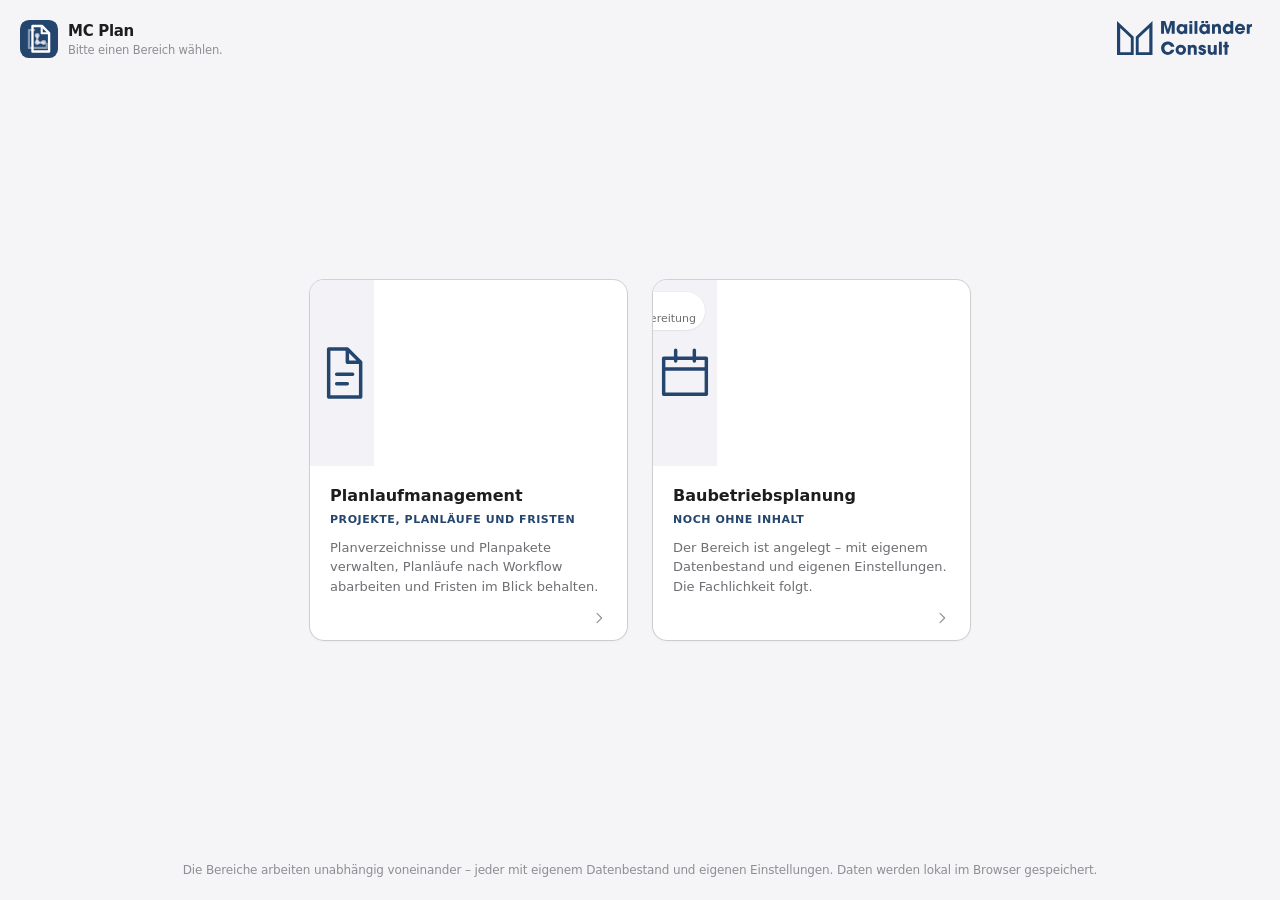
==== app/index.html @ d15589de "Pläne wieder im Planverzeichnis bündeln, Auswahl per Haken Umkehrung von "Herauslösen" und "Alle Plä" ====
<!doctype html>
<html lang="de">
  <head>
    <meta charset="UTF-8" />
    <meta name="viewport" content="width=device-width, initial-scale=1.0" />
    <title>MC Plan</title>
    <meta name="description" content="MC Plan – Planlaufmanagement und Baubetriebsplanung" />
    <meta name="theme-color" content="#f5f5f7" />
    <meta name="color-scheme" content="light" />
    <link rel="manifest" href="manifest.webmanifest" />
    <link rel="icon" type="image/svg+xml" href="icon.svg?v=2" />
    <link rel="icon" type="image/png" sizes="192x192" href="icons/icon-192.png?v=2" />
    <link rel="apple-touch-icon" href="icons/apple-touch-icon.png?v=2" />
    <meta name="apple-mobile-web-app-capable" content="yes" />
    <meta name="apple-mobile-web-app-status-bar-style" content="default" />
    <meta name="apple-mobile-web-app-title" content="MC Plan" />
    <script type="module" crossorigin src="./assets/index-DT2u2ta7.js"></script>
    <link rel="stylesheet" crossorigin href="./assets/index-BVzpBzcF.css">
  </head>
  <body>
    <div id="root">
      <!--
        Dieser Bereich ist nur sichtbar, solange die Anwendung nicht gestartet
        ist – React ersetzt den Inhalt von #root beim Laden.

        Wird die Seite statisch ausgeliefert (GitHub Pages mit der Quelle
        "Deploy from a branch" liefert den Quellcode statt des Builds), startet
        die Anwendung nicht. Das Skript unten wechselt dann automatisch zur
        gebauten Fassung im Unterverzeichnis ./app/, die der Workflow bei jedem
        Push dort ablegt. Fehlt auch diese, bleibt der Hinweis stehen.
      -->
      <div style="font-family: -apple-system, BlinkMacSystemFont, 'Segoe UI', sans-serif; max-width: 40rem; margin: 12vh auto; padding: 0 1.5rem; color: #1d1d1f; line-height: 1.5;">
        <h1 style="font-size: 1.3rem; margin: 0 0 .75rem;">MC Plan wird geladen …</h1>
        <p style="margin: 0 0 1rem; color: #6e6e73;">
          Falls diese Meldung stehen bleibt, wird der Quellcode ausgeliefert und nicht die gebaute
          Anwendung. Auf GitHub Pages hilft: <strong>Settings → Pages → Build and deployment →
          Source: GitHub Actions</strong>.
        </p>
        <p style="margin: 0; color: #6e6e73;">
          Lokal wird die Anwendung mit <code style="background: #f5f5f7; padding: .1rem .35rem; border-radius: 4px;">npm run dev</code>
          gestartet oder mit <code style="background: #f5f5f7; padding: .1rem .35rem; border-radius: 4px;">npm run build</code> gebaut.
        </p>
      </div>
    </div>
    <script>
      /*
        Notausgang für statisch ausgelieferten Quellcode: Startet die Anwendung
        nicht innerhalb von 1,5 Sekunden, wird auf die gebaute Fassung unter
        ./app/ gewechselt. Im Entwicklungsbetrieb und im fertigen Build meldet
        sich die Anwendung über window.planlaufGestartet und der Wechsel entfällt.
      */
      (function () {
        if (/\/app\/?$/.test(location.pathname)) return;
        var zeitgeber = setTimeout(function () {
          location.replace('app/' + location.hash);
        }, 1500);
        window.planlaufGestartet = function () {
          clearTimeout(zeitgeber);
        };
      })();
    </script>
  </body>
</html>
---- app/assets/index-BVzpBzcF.css ----
:root{--font-ui: -apple-system, BlinkMacSystemFont, "SF Pro Text", "Segoe UI", "Helvetica Neue", Inter, system-ui, sans-serif;--font-mono: ui-monospace, "SF Mono", SFMono-Regular, Menlo, monospace;--bg: #f5f5f7;--bg-elev: #ffffff;--bg-sidebar: rgba(246, 246, 248, .82);--bg-subtle: #fafafc;--bg-hover: rgba(0, 0, 0, .035);--bg-active: rgba(36, 69, 110, .1);--text: #1d1d1f;--text-secondary: #6e6e73;--text-tertiary: #8e8e93;--fill-gruppe: #f2f2f7;--separator: rgba(0, 0, 0, .08);--separator-strong: rgba(0, 0, 0, .14);--accent: #24456e;--accent-hover: #2d5687;--accent-soft: rgba(36, 69, 110, .12);--green: #34c759;--green-soft: rgba(52, 199, 89, .14);--orange: #ff9500;--orange-soft: rgba(255, 149, 0, .16);--red: #ff3b30;--red-soft: rgba(255, 59, 48, .12);--purple: #5856d6;--purple-soft: rgba(88, 86, 214, .12);--gray-soft: rgba(120, 120, 128, .12);--gelb-soft: rgba(255, 204, 0, .16);--gelb-soft-stark: rgba(255, 204, 0, .3);--gelb-text: #8a6100;--gruen-text: #1f7a37;--radius-sm: 6px;--radius: 10px;--radius-lg: 14px;--radius-xl: 18px;--shadow-sm: 0 1px 2px rgba(0, 0, 0, .05), 0 0 0 .5px rgba(0, 0, 0, .04);--shadow: 0 4px 16px rgba(0, 0, 0, .06), 0 0 0 .5px rgba(0, 0, 0, .05);--shadow-lg: 0 24px 60px rgba(0, 0, 0, .18), 0 0 0 .5px rgba(0, 0, 0, .06);--sidebar-w: 244px}*{box-sizing:border-box}html,body,#root{height:100%}body{margin:0;font-family:var(--font-ui);font-size:14px;line-height:1.47;color:var(--text);background:var(--bg);-webkit-font-smoothing:antialiased;-moz-osx-font-smoothing:grayscale;letter-spacing:-.01em}h1,h2,h3,h4{margin:0;font-weight:600;letter-spacing:-.02em}h1{font-size:26px}h2{font-size:19px}h3{font-size:15px}p{margin:0}button,input,select,textarea{font:inherit;color:inherit}a{color:var(--accent);text-decoration:none}a:hover{text-decoration:underline}::selection{background:var(--accent-soft)}.app{display:grid;grid-template-columns:var(--sidebar-w) 1fr;height:100%;overflow:hidden}.sidebar{background:var(--bg-sidebar);backdrop-filter:saturate(180%) blur(20px);-webkit-backdrop-filter:saturate(180%) blur(20px);border-right:1px solid var(--separator);display:flex;flex-direction:column;padding:14px 10px;overflow-y:auto}.sidebar-brand{display:flex;align-items:center;gap:10px;width:100%;padding:6px 10px 16px;border:none;background:none;font:inherit;color:inherit;text-align:left;cursor:pointer;border-radius:var(--radius)}.sidebar-brand:hover strong{color:var(--accent)}.sidebar-brand-text{min-width:0}.sidebar-brand-text strong{display:block;font-size:15px;font-weight:600}.sidebar-brand-text span{display:block;font-size:11.5px;color:var(--text-tertiary)}.nav-group-label{font-size:11px;font-weight:600;text-transform:uppercase;letter-spacing:.04em;color:var(--text-tertiary);padding:14px 12px 6px}.nav-item{display:flex;align-items:center;gap:9px;width:100%;padding:7px 10px;border:none;background:none;border-radius:7px;cursor:pointer;text-align:left;font-size:13.5px;color:var(--text);transition:background .12s ease}.nav-item:hover{background:var(--bg-hover)}.nav-item.active{background:var(--accent);color:#fff;font-weight:500}.nav-item.active .nav-badge{background:#ffffff3d;color:#fff}.nav-icon{width:17px;text-align:center;flex:none;opacity:.9}.nav-label{flex:1;overflow:hidden;text-overflow:ellipsis;white-space:nowrap}.nav-badge{font-size:11px;font-weight:600;padding:1px 6px;border-radius:20px;background:var(--gray-soft);color:var(--text-secondary)}.nav-badge.alert{background:var(--red);color:#fff}.sidebar-footer{margin-top:auto;padding:12px 10px 2px;font-size:11px;color:var(--text-tertiary)}.main{display:flex;flex-direction:column;overflow:hidden}.topbar{display:flex;align-items:center;gap:14px;padding:14px 28px;background:#ffffffb8;backdrop-filter:saturate(180%) blur(20px);-webkit-backdrop-filter:saturate(180%) blur(20px);border-bottom:1px solid var(--separator);flex:none;min-height:60px}.topbar-title{min-width:0;flex:1}.topbar-title h1{font-size:20px;overflow:hidden;text-overflow:ellipsis;white-space:nowrap}.topbar-title .sub{font-size:12.5px;color:var(--text-secondary)}.topbar-actions{display:flex;gap:8px;align-items:center;flex:none}.topbar-logo{flex:none;display:flex;align-items:center;padding-left:12px}.content{flex:1;overflow-y:auto;padding:0 32px 64px}.content-inner{max-width:1560px;margin:0 auto;padding-top:24px}.stack{display:flex;flex-direction:column;gap:18px}.row{display:flex;align-items:center;gap:10px}.row-between{display:flex;align-items:center;justify-content:space-between;gap:12px}.wrap{flex-wrap:wrap}.spacer{flex:1}.grid{display:grid;gap:16px}.grid-2{grid-template-columns:repeat(auto-fit,minmax(280px,1fr))}.grid-3{grid-template-columns:repeat(auto-fit,minmax(220px,1fr))}.kennzahlen{display:grid;grid-template-columns:repeat(auto-fit,minmax(150px,1fr));border-bottom:1px solid var(--separator)}.kennzahlen>*{display:flex}.kennzahlen .card{box-shadow:none;border-radius:0;background:none;width:100%}.kennzahlen .card+.card{border-left:1px solid var(--separator)}.kennzahlen .card-click:hover{transform:none;box-shadow:none;background:var(--bg-hover)}.grid-4{grid-template-columns:repeat(auto-fit,minmax(190px,1fr))}.card{background:var(--bg-elev);border-radius:var(--radius-lg);box-shadow:var(--shadow-sm);overflow:clip}.card-pad{padding:18px 20px}.card-header{display:flex;align-items:center;justify-content:space-between;gap:12px;padding:14px 20px;border-bottom:1px solid var(--separator)}.card-header h2{font-size:15px}.card-header .sub{font-size:12px;color:var(--text-secondary);margin-top:1px}.card-click{cursor:pointer;transition:transform .14s ease,box-shadow .14s ease;text-align:left;border:none;width:100%;font:inherit;color:inherit;display:block}.card-click:hover{transform:translateY(-1px);box-shadow:var(--shadow)}.card-click:active{transform:translateY(0)}.stat{padding:16px 18px}.stat-value{font-size:30px;font-weight:600;letter-spacing:-.03em;line-height:1.1}.stat-label{font-size:12.5px;color:var(--text-secondary);margin-top:3px}.stat.red .stat-value{color:var(--red)}.stat.orange .stat-value{color:var(--orange)}.stat.green .stat-value{color:var(--green)}.stat.blue .stat-value{color:var(--accent)}.btn{display:inline-flex;align-items:center;justify-content:center;gap:6px;padding:6px 14px;border-radius:980px;border:1px solid transparent;background:var(--gray-soft);color:var(--text);font-size:13px;font-weight:500;cursor:pointer;white-space:nowrap;transition:background .12s ease,opacity .12s ease,transform .08s ease}.btn:hover{background:#78788033}.btn:active{transform:scale(.975)}.btn:disabled{opacity:.4;cursor:not-allowed}.btn-primary{background:var(--accent);color:#fff}.btn-primary:hover{background:var(--accent-hover)}.btn-ghost{background:transparent;color:var(--accent);padding:5px 8px}.btn-ghost:hover{background:var(--accent-soft)}.btn-outline{background:transparent;border-color:var(--separator-strong)}.btn-outline:hover{background:var(--bg-hover)}.btn-danger{background:transparent;color:var(--red)}.btn-danger:hover{background:var(--red-soft)}.btn-sm{padding:3px 10px;font-size:12px}.link-btn{border:none;background:none;padding:0;font:inherit;color:inherit;text-align:left;cursor:pointer}.link-btn:hover{color:var(--accent)}.btn-icon{border:none;padding:5px 8px;border-radius:7px;background:transparent;color:var(--text-secondary);cursor:pointer}.btn-icon:disabled{opacity:.35;cursor:not-allowed}.btn-icon:hover{background:var(--bg-hover);color:var(--text)}.segmented{display:inline-flex;background:#7878801f;border-radius:9px;padding:2px;gap:2px}.segmented button{border:none;background:transparent;padding:5px 13px;border-radius:7px;font-size:13px;font-weight:500;color:var(--text-secondary);cursor:pointer;white-space:nowrap;transition:background .12s ease,color .12s ease}.segmented button:hover{color:var(--text)}.segmented button.active{background:#fff;color:var(--text);box-shadow:0 1px 3px #0000001a,0 0 0 .5px #0000000a}.field{display:flex;flex-direction:column;gap:5px;min-width:0}.field label{font-size:12px;font-weight:500;color:var(--text-secondary)}.field .hint{font-size:11.5px;color:var(--text-tertiary)}.input,.select,.textarea{width:100%;padding:7px 11px;border-radius:var(--radius-sm);border:1px solid var(--separator-strong);background:#fff;font-size:13.5px;transition:border-color .12s ease,box-shadow .12s ease}.input:focus,.select:focus,.textarea:focus{outline:none;border-color:var(--accent);box-shadow:0 0 0 3px var(--accent-soft)}.textarea{resize:vertical;min-height:90px;line-height:1.5}.textarea.mono{font-family:var(--font-mono);font-size:12.5px}.select{appearance:none;padding-right:28px;background-image:url("data:image/svg+xml,%3Csvg xmlns='http://www.w3.org/2000/svg' width='10' height='6' viewBox='0 0 10 6'%3E%3Cpath fill='%236e6e73' d='M5 6 0 0h10z'/%3E%3C/svg%3E");background-repeat:no-repeat;background-position:right 10px center}.form-grid{display:grid;grid-template-columns:repeat(auto-fit,minmax(200px,1fr));gap:14px}.form-grid .full{grid-column:1 / -1}.search{display:flex;align-items:center;gap:7px;background:#7878801a;border-radius:8px;padding:5px 10px;min-width:180px}.search input{border:none;background:none;outline:none;width:100%;font-size:13px}.search span{color:var(--text-tertiary);font-size:12px}.checkbox{display:inline-flex;align-items:center;gap:8px;font-size:13px;cursor:pointer}.checkbox input{width:15px;height:15px;accent-color:var(--accent)}.table-scroll{overflow-x:auto;-webkit-overflow-scrolling:touch}@media(min-width:861px){.table-scroll{overflow-x:clip}}.table{width:100%;border-collapse:collapse;font-size:13.5px}.table th{position:sticky;top:0;z-index:3;background:var(--bg-elev);box-shadow:inset 0 -1px 0 var(--separator);text-align:left;font-size:11.5px;font-weight:600;text-transform:uppercase;letter-spacing:.03em;color:var(--text-tertiary);padding:9px 14px;border-bottom:1px solid var(--separator);white-space:nowrap}.table td{padding:10px 14px;border-bottom:1px solid var(--separator);vertical-align:middle}.table tbody tr:last-child td{border-bottom:none}.table tbody tr.clickable{cursor:pointer}.table tbody tr.clickable:hover{background:var(--bg-hover)}.table .num{font-family:var(--font-mono);font-size:12.5px;color:var(--text-secondary);white-space:nowrap}.table th.zahl,.table td.zahl{text-align:center}.table td.zahl{font-size:15px;font-weight:600;color:var(--text);font-variant-numeric:tabular-nums}.table td.zahl.leer{color:var(--text-tertiary);font-weight:500}.table .right{text-align:right}.table .actions{text-align:right;white-space:nowrap}.list-row{display:flex;align-items:center;gap:12px;padding:11px 20px;border-bottom:1px solid var(--separator)}.list-row:last-child{border-bottom:none}.list-row.clickable{cursor:pointer}.list-row.clickable:hover{background:var(--bg-hover)}.empty{padding:40px 20px;text-align:center;color:var(--text-secondary)}.empty-icon{font-size:30px;opacity:.35;margin-bottom:8px}.empty h3{font-size:14.5px;margin-bottom:4px}.empty p{font-size:13px;margin-bottom:14px}.muted{color:var(--text-secondary)}.tertiary{color:var(--text-tertiary)}.small{font-size:12px}.mono{font-family:var(--font-mono);font-size:12.5px}.truncate{overflow:hidden;text-overflow:ellipsis;white-space:nowrap}.sort-btn{display:inline-flex;align-items:center;gap:4px;border:none;background:none;padding:0;font:inherit;color:inherit;text-transform:inherit;letter-spacing:inherit;cursor:pointer}.sort-btn:hover{color:var(--text)}.sort-pfeil{opacity:0;font-size:10px}.sort-btn:hover .sort-pfeil{opacity:.5}.sort-pfeil.aktiv{opacity:1;color:var(--accent)}.th-inhalt{display:inline-flex;align-items:center;gap:3px}.th-wert{margin-left:2px;padding:1px 5px;border-radius:20px;background:var(--accent-soft);color:var(--accent);text-transform:none;letter-spacing:0;font-size:11px}.filter-btn{display:inline-flex;align-items:center;justify-content:center;width:18px;height:18px;padding:0;border:none;background:none;border-radius:4px;color:var(--text-tertiary);cursor:pointer;opacity:0;transition:opacity .12s ease,background .12s ease}.table th:hover .filter-btn,.filter-btn.offen,.filter-btn.aktiv{opacity:1}.filter-btn:hover{background:var(--bg-hover);color:var(--text)}@media(hover:none){.filter-btn{opacity:.65}.sort-pfeil{opacity:.4}}.filter-btn.aktiv,.filter-btn.offen{color:var(--accent)}.filter-schatten{position:fixed;inset:0;z-index:40}.filter-menu{position:fixed;z-index:41;min-width:170px;max-height:280px;overflow-y:auto;padding:4px;background:var(--bg-elev);border-radius:var(--radius);box-shadow:var(--shadow);border:1px solid var(--separator)}.filter-menu button{display:block;width:100%;padding:6px 10px;border:none;background:none;border-radius:var(--radius-sm);text-align:left;font-size:13px;font-weight:400;text-transform:none;letter-spacing:0;color:var(--text);white-space:nowrap;cursor:pointer}.filter-menu button:hover{background:var(--bg-hover)}.filter-menu button.aktiv{background:var(--accent-soft);color:var(--accent);font-weight:600}.antwort-chip{padding:3px 11px;border-radius:980px;border:1px solid var(--separator-strong);background:#fff;font-size:12.5px;cursor:pointer;transition:background .12s ease,border-color .12s ease,color .12s ease}.antwort-chip:not(.gewaehlt):hover:not(:disabled){border-color:var(--purple);color:var(--purple)}.antwort-chip.gewaehlt{background:var(--purple);border-color:var(--purple);color:#fff}.antwort-chip:disabled{opacity:.5;cursor:default}.stern{cursor:pointer;font-size:16px;line-height:1;color:var(--text-tertiary);padding:2px;border-radius:6px}.stern:hover{background:var(--bg-hover);color:var(--orange)}.stern.aktiv{color:var(--orange)}.bearbeiter{display:flex;align-items:center;gap:8px;width:100%;padding:6px 8px;border:1px solid var(--separator);border-radius:9px;background:#fff9;cursor:pointer;text-align:left;font-size:12.5px}.bearbeiter:hover{background:#fff}.bearbeiter strong{display:block;font-size:12.5px;font-weight:600}.badge{display:inline-flex;align-items:center;gap:5px;padding:2px 9px;border-radius:980px;font-size:11.5px;font-weight:500;white-space:nowrap;background:var(--gray-soft);color:var(--text-secondary)}.badge.green{background:var(--green-soft);color:#248a3d}.badge.orange{background:var(--orange-soft);color:#b26a00}.badge.red{background:var(--red-soft);color:#c9261c}.badge.blue{background:var(--accent-soft);color:var(--accent)}.badge.purple{background:var(--purple-soft);color:var(--purple)}.dot{width:8px;height:8px;border-radius:50%;flex:none;background:var(--text-tertiary)}.dot.green{background:var(--green)}.dot.orange{background:var(--orange)}.dot.red{background:var(--red)}.dot.blue{background:var(--accent)}.role-chip{display:inline-flex;align-items:center;gap:5px;padding:2px 9px;border-radius:980px;font-size:11.5px;font-weight:500;border:1px solid currentColor;background:transparent}.chip-weg{border:none;background:none;padding:0 0 0 2px;margin:0;color:inherit;font-size:13px;line-height:1;cursor:pointer;opacity:.7}.chip-weg:hover{opacity:1}.avatar{width:30px;height:30px;border-radius:50%;display:grid;place-items:center;font-size:11.5px;font-weight:600;background:var(--accent-soft);color:var(--accent);flex:none}.progress{height:5px;border-radius:3px;background:#78788029;overflow:hidden;min-width:60px}.progress>div{height:100%;border-radius:3px;background:var(--accent);transition:width .3s ease}.chain{display:flex;gap:0;overflow-x:auto;padding:4px 0 10px}.chain-node{flex:none;min-width:148px;max-width:180px;background:var(--bg-subtle);border:1px solid var(--separator);border-radius:var(--radius);padding:9px 11px;font-size:12px}.chain-node.current{border-color:var(--accent);box-shadow:0 0 0 3px var(--accent-soft);background:#fff}.chain-node.done{background:var(--green-soft);border-color:transparent}.chain-node.late{background:var(--red-soft);border-color:#ff3b304d}.chain-node .cn-name{font-weight:600;margin-bottom:3px;line-height:1.3}.chain-node .cn-meta{font-size:11px;color:var(--text-secondary)}.chain-arrow{flex:none;display:grid;place-items:center;width:22px;color:var(--text-tertiary);font-size:13px}.chain-node.gateway{border-radius:var(--radius);border-style:dashed}.step-row{display:grid;grid-template-columns:26px 1fr;gap:12px;padding:12px 20px;border-bottom:1px solid var(--separator)}.step-row.mit-aktion{grid-template-columns:26px 1fr auto}.step-anpassen{align-self:start;margin-top:2px}.step-row:last-child{border-bottom:none}.step-row.aktiv{background:#24456e0a}.step-marker{display:flex;flex-direction:column;align-items:center;gap:4px;padding-top:2px}.step-num{width:22px;height:22px;border-radius:50%;display:grid;place-items:center;font-size:11px;font-weight:600;background:var(--gray-soft);color:var(--text-secondary)}.step-num.done{background:var(--green);color:#fff}.step-num.late{background:var(--red);color:#fff}.step-num.current{background:var(--accent);color:#fff}.step-line{flex:1;width:2px;background:var(--separator);border-radius:2px;min-height:6px}.step-body{min-width:0;display:flex;flex-direction:column;gap:7px}.step-title{display:flex;align-items:center;gap:8px;flex-wrap:wrap}.step-title strong{font-size:13.5px;font-weight:600}.table tr.gruppe-zeile td,.table tr.paket-zeile td{background:var(--fill-gruppe);border-top:1px solid var(--separator)}.table tr.gruppe-zeile td{padding-top:9px;padding-bottom:9px}.table tr.gruppe-zeile+tr td{border-top:none}.gruppe-btn{display:flex;align-items:center;gap:9px;padding:0;margin:0;border:none;background:none;font:inherit;color:inherit;text-align:left;cursor:pointer;width:100%}.gruppe-btn:hover strong{color:var(--accent)}.gruppe-btn .chev{color:var(--text-tertiary);display:flex;transition:transform .15s ease}.gruppe-btn.offen .chev{transform:rotate(90deg)}.chev-btn{display:flex;align-items:center;justify-content:center;width:20px;height:20px;flex:0 0 20px;padding:0;margin:0;border:none;border-radius:6px;background:none;color:var(--text-tertiary);cursor:pointer;transition:transform .15s ease,background .15s ease}.chev-btn:hover{background:#0000000d;color:var(--text-primary)}.chev-btn.offen{transform:rotate(90deg)}.chev-vorn{margin-left:-29px}.chev-vorn.offen{transform:rotate(90deg)}.checkbox.buendeln-plan{display:flex;align-items:center;gap:10px;padding:8px 12px;border:1px solid var(--separator);border-radius:var(--radius-sm);cursor:pointer}.checkbox.buendeln-plan:hover{background:var(--bg-hover)}.table tr.unterzeile td{background:#00000004}.table tr.zeile-eingang strong{color:var(--gelb-text)}.table tr.zeile-fertig strong{color:var(--gruen-text)}.badge.gelb{background:var(--gelb-soft-stark);color:var(--gelb-text)}.badge.zusatz{margin-left:6px;font-weight:400}.table tr.zeile-verworfen td{color:var(--text-tertiary)}.table tr.zeile-verworfen strong{font-weight:500;color:var(--text-tertiary)}.step-row.kompakt{padding-top:7px;padding-bottom:7px}.step-row.kompakt .step-num{opacity:.75}.step-aufklappen{display:inline-flex;align-items:center;gap:6px;padding:0;margin:0;border:none;background:none;font:inherit;color:inherit;cursor:pointer;text-align:left}.step-aufklappen:hover strong{color:var(--accent)}.step-aufklappen .chev{color:var(--text-tertiary);transition:transform .15s ease}.step-aufklappen.offen .chev{transform:rotate(90deg)}.step-meta{display:flex;align-items:center;gap:14px;flex-wrap:wrap;font-size:12.5px;color:var(--text-secondary)}.step-meta b{font-weight:500;color:var(--text)}.step-actions{display:flex;align-items:center;gap:6px;flex-wrap:wrap}.overlay{position:fixed;inset:0;background:#00000047;-webkit-backdrop-filter:blur(2px);backdrop-filter:blur(2px);display:grid;place-items:center;padding:24px;z-index:100;animation:fade .15s ease}.modal{background:var(--bg-elev);border-radius:var(--radius-xl);box-shadow:var(--shadow-lg);width:min(680px,100%);max-height:calc(100vh - 48px);display:flex;flex-direction:column;animation:pop .18s cubic-bezier(.32,.72,0,1)}.modal.wide{width:min(940px,100%)}.modal-header{display:flex;align-items:flex-start;justify-content:space-between;gap:12px;padding:18px 22px 14px;border-bottom:1px solid var(--separator)}.modal-header h2{font-size:17px}.modal-header .sub{font-size:12.5px;color:var(--text-secondary);margin-top:2px}.modal-body{padding:20px 22px;overflow-y:auto}.modal-footer{display:flex;justify-content:flex-end;gap:8px;padding:14px 22px;border-top:1px solid var(--separator);background:var(--bg-subtle);border-radius:0 0 var(--radius-xl) var(--radius-xl)}@keyframes fade{0%{opacity:0}to{opacity:1}}@keyframes pop{0%{opacity:0;transform:scale(.97) translateY(6px)}to{opacity:1;transform:none}}.toast-wrap{position:fixed;bottom:22px;left:50%;transform:translate(-50%);z-index:200;display:flex;flex-direction:column;gap:8px}.toast{background:#1e1e20eb;-webkit-backdrop-filter:blur(12px);backdrop-filter:blur(12px);color:#fff;padding:9px 18px;border-radius:980px;font-size:13px;box-shadow:var(--shadow);animation:pop .2s ease}.callout{display:flex;gap:10px;padding:11px 14px;border-radius:var(--radius);background:var(--accent-soft);font-size:12.5px;line-height:1.5}.callout.warn{background:var(--orange-soft)}.callout.error{background:var(--red-soft)}.callout .callout-icon{flex:none}.divider{height:1px;background:var(--separator);margin:4px 0}.kv{display:grid;grid-template-columns:130px 1fr;gap:6px 14px;font-size:13.5px}.kv dt{color:var(--text-secondary);font-size:12.5px}.kv dd{margin:0}.kv-breit{grid-template-columns:190px 1fr}.mail-vorschau{white-space:pre-wrap;font-family:inherit;font-size:13.5px;margin:10px 0 0;color:var(--text-secondary)}.tabs{display:flex;flex-wrap:wrap;gap:2px;border-bottom:1px solid var(--separator)}.tab-plus{display:inline-flex;align-items:center;justify-content:center;padding:9px 10px;margin-bottom:-1px;border:none;background:none;border-radius:8px 8px 0 0;color:var(--text-tertiary);cursor:pointer}.tab-plus svg{flex:none}.tab-plus:hover{background:var(--bg-hover);color:var(--accent)}.tabs button{border:none;background:none;padding:9px 14px;font-size:13.5px;font-weight:500;color:var(--text-secondary);cursor:pointer;border-bottom:2px solid transparent;margin-bottom:-1px;white-space:nowrap;transition:color .12s ease}.tabs button:hover{color:var(--text)}.tabs button.active{color:var(--accent);border-bottom-color:var(--accent)}.drop-zone{border:1.5px dashed var(--separator-strong);border-radius:var(--radius-lg);padding:26px;text-align:center;color:var(--text-secondary);font-size:13px;transition:border-color .15s ease,background .15s ease;cursor:pointer}.drop-zone:hover,.drop-zone.over{border-color:var(--accent);background:var(--accent-soft);color:var(--accent)}.start{height:100%;overflow-y:auto;display:flex;flex-direction:column}.start-inner{width:100%;display:flex;flex-direction:column;flex:1}.start-kopf{display:flex;align-items:center;gap:10px;width:100%;margin:0 0 auto;padding:20px 28px 24px 20px}.start-kopf-text{flex:1;min-width:0}.start-kopf-text h1{margin:0;font-size:15px;font-weight:600}.start-kopf-text p{margin:0;font-size:11.5px;color:var(--text-tertiary)}.start-logo{flex:none;align-self:flex-start;margin-top:1px}.start-kacheln{display:grid;grid-template-columns:repeat(2,minmax(0,1fr));gap:26px;align-items:stretch;width:100%;max-width:660px;margin:0 auto}.bereich-kachel{display:flex;flex-direction:column;padding:0;overflow:hidden;border:none;background:var(--bg-elev);border-radius:var(--radius-lg);box-shadow:0 1px 3px #0000000f,0 0 0 1px var(--separator-strong);font:inherit;color:inherit;text-align:left;cursor:pointer;transition:transform .12s ease,box-shadow .12s ease}.bereich-kachel:hover{transform:translateY(-2px);box-shadow:0 6px 18px #00000014,0 0 0 1px var(--separator-strong)}.bereich-kachel:active{transform:translateY(0)}.bereich-kachel-bild{position:relative;flex:none;height:186px;display:flex;align-items:center;justify-content:center;background:var(--fill-gruppe);color:var(--accent)}.bereich-kachel:hover .bereich-kachel-bild{background:var(--accent-soft)}.bereich-kachel-marke{position:absolute;top:12px;right:12px;padding:3px 9px;border-radius:20px;background:var(--bg-elev);box-shadow:var(--shadow-sm);font-size:11px;color:var(--text-secondary)}.bereich-kachel-inhalt{flex:1;display:flex;flex-direction:column;padding:18px 20px 14px}.bereich-kachel-titel{font-size:16px;font-weight:600}.bereich-kachel-sub{margin-top:5px;font-size:11px;font-weight:600;text-transform:uppercase;letter-spacing:.05em;color:var(--accent)}.bereich-kachel-text{margin-top:10px;font-size:13px;color:var(--text-secondary)}.bereich-kachel-pfeil{margin-top:auto;padding-top:14px;align-self:flex-end;display:flex;color:var(--text-tertiary)}.bereich-kachel:hover .bereich-kachel-pfeil{color:var(--accent)}.start-fuss{margin:auto 0 0;padding:26px 20px 20px;font-size:12px;color:var(--text-tertiary);text-align:center}.bereich-wechsel{display:flex;align-items:center;justify-content:center;gap:6px;width:100%;margin-top:10px;padding:7px 10px;border:1px solid var(--separator-strong);border-radius:7px;background:none;font:inherit;font-size:12.5px;color:var(--text-secondary);cursor:pointer}.bereich-wechsel:hover{background:var(--bg-hover);color:var(--accent)}@media(max-width:720px){.start-kopf{padding:16px 16px 20px}.start-kacheln{max-width:none;padding:0 16px;grid-template-columns:minmax(0,1fr);gap:14px}.bereich-kachel-bild{height:128px}.bereich-kachel-bild svg{width:46px;height:46px}.start-logo{display:none}.start-fuss{padding:20px 16px 16px;text-align:left}}@media(max-width:640px){.grid-3,.grid-4{grid-template-columns:repeat(2,minmax(0,1fr));gap:10px}.grid-2{grid-template-columns:minmax(0,1fr)}.stat{padding:12px 14px}.stat-value{font-size:24px}.stat-label{font-size:11.5px}.table-scroll .table:not(.table-stack){min-width:520px}.table .col-optional{display:none}.table-stack,.table-stack tbody,.table-stack tr,.table-stack td{display:block;width:100%}.table-stack thead{display:none}.table-stack tr{padding:12px 16px;border-bottom:1px solid var(--separator)}.table-stack tr:last-child{border-bottom:none}.table-stack td{border:none;padding:2px 0}.table-stack td.actions{display:flex;gap:8px;flex-wrap:wrap;padding-top:10px;text-align:left}.table-stack td.actions .btn{flex:1 1 auto}.table-stack td.actions .btn-haken{flex:0 0 auto;min-width:64px}.card-header{padding:12px 16px;flex-wrap:wrap}.card-pad{padding:14px 16px}.list-row{padding:10px 16px;flex-wrap:wrap}.step-row{padding:12px 16px}.table th,.table td{padding:9px 12px}.modal{max-height:calc(100vh - 24px);border-radius:var(--radius-lg)}.modal-header,.modal-body,.modal-footer{padding-left:16px;padding-right:16px}.modal-footer{flex-wrap:wrap;border-radius:0 0 var(--radius-lg) var(--radius-lg)}.overlay{padding:12px}.form-grid{grid-template-columns:minmax(0,1fr)}.segmented{width:100%;overflow-x:auto}.search{width:100%}.topbar-title h1{font-size:17px}.content{padding-bottom:48px}}@media(max-width:860px){.app{grid-template-columns:1fr}.sidebar{position:fixed;inset:0 auto 0 0;width:var(--sidebar-w);z-index:90;transform:translate(-100%);transition:transform .2s ease}.sidebar.open{transform:none;box-shadow:var(--shadow-lg)}.content{padding:0 16px 60px}.content-inner{padding-top:18px}.topbar{padding:12px 16px}.topbar-logo{display:none}.tabs{flex-wrap:nowrap;overflow-x:auto}.kv{grid-template-columns:1fr;gap:2px 0}.kv dd{margin-bottom:8px}}@media(min-width:861px){.menu-toggle{display:none}}:root[data-farbmodus=kontrast]{--green: #00786a;--green-soft: rgba(0, 120, 106, .16);--orange: #a86800;--orange-soft: rgba(168, 104, 0, .18);--red: #b0007a;--red-soft: rgba(176, 0, 122, .14);--purple: #4b3ea8;--purple-soft: rgba(75, 62, 168, .16);--text-secondary: #46464c;--text-tertiary: #56565d;--separator: rgba(0, 0, 0, .18);--separator-strong: rgba(0, 0, 0, .34);--accent-soft: rgba(36, 69, 110, .16);--bg-active: rgba(36, 69, 110, .18);--gray-soft: rgba(90, 90, 100, .18);--gelb-soft: rgba(255, 214, 51, .28);--gelb-soft-stark: rgba(255, 214, 51, .5);--gelb-text: #5c4100;--gruen-text: #00594c}:root[data-farbmodus=kontrast] .badge{border:1px solid currentColor;font-weight:600}:root[data-farbmodus=kontrast] .badge.green{color:#005a4f}:root[data-farbmodus=kontrast] .badge.orange{color:#7d4d00}:root[data-farbmodus=kontrast] .badge.red{color:#8a0060}:root[data-farbmodus=kontrast] .badge.blue{color:var(--accent)}:root[data-farbmodus=kontrast] .badge.purple{color:#3a3087}:root[data-farbmodus=kontrast] .badge.gelb{color:var(--gelb-text)}:root[data-farbmodus=kontrast] .dot{box-shadow:0 0 0 1px #00000059}:root[data-farbmodus=kontrast] .chain-node.late{border-color:var(--red)}:root[data-farbmodus=kontrast] .chain-node.done{border-color:var(--green)}:root[data-farbmodus=kontrast] .progress{background:#0000001f}:root[data-farbmodus=kontrast] .stern.aktiv{color:var(--accent)}
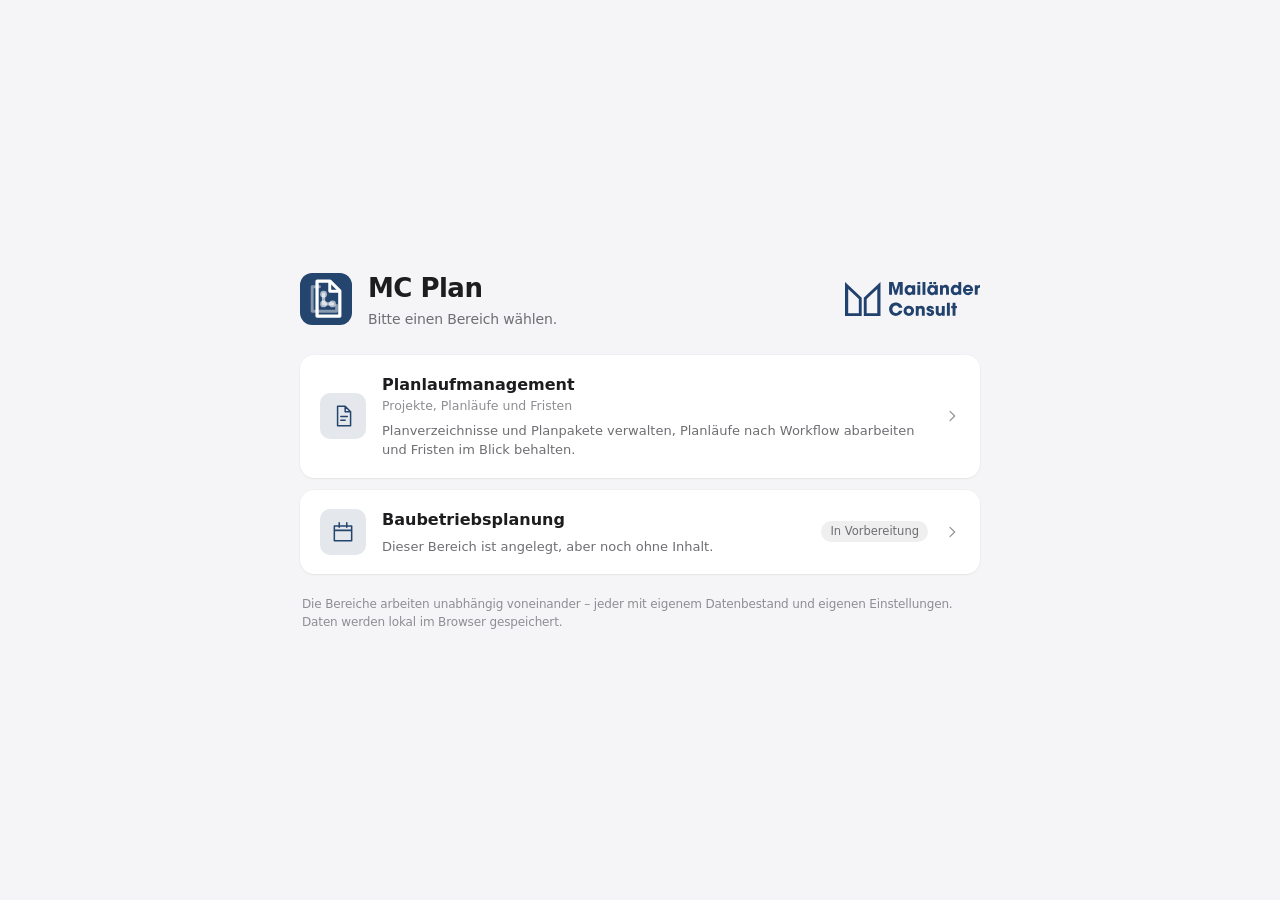
==== commit 8056a608: "Veröffentlichung wiederherstellen, CLAUDE.md und Doku nach Umzug - .github/workflows/pages.yml neu: " ====
--- a/app/index.html
+++ b/app/index.html
@@ -14,8 +14,8 @@
     <meta name="apple-mobile-web-app-capable" content="yes" />
     <meta name="apple-mobile-web-app-status-bar-style" content="default" />
     <meta name="apple-mobile-web-app-title" content="MC Plan" />
-    <script type="module" crossorigin src="./assets/index-DT2u2ta7.js"></script>
-    <link rel="stylesheet" crossorigin href="./assets/index-BVzpBzcF.css">
+    <script type="module" crossorigin src="./assets/index-BTxlIO35.js"></script>
+    <link rel="stylesheet" crossorigin href="./assets/index-D0rV-Snr.css">
   </head>
   <body>
     <div id="root">
--- a/app/assets/index-D0rV-Snr.css
+++ b/app/assets/index-D0rV-Snr.css
@@ -0,0 +1 @@
+:root{--font-ui: -apple-system, BlinkMacSystemFont, "SF Pro Text", "Segoe UI", "Helvetica Neue", Inter, system-ui, sans-serif;--font-mono: ui-monospace, "SF Mono", SFMono-Regular, Menlo, monospace;--bg: #f5f5f7;--bg-elev: #ffffff;--bg-sidebar: rgba(246, 246, 248, .82);--bg-subtle: #fafafc;--bg-hover: rgba(0, 0, 0, .035);--bg-active: rgba(36, 69, 110, .1);--text: #1d1d1f;--text-secondary: #6e6e73;--text-tertiary: #8e8e93;--fill-gruppe: #f2f2f7;--separator: rgba(0, 0, 0, .08);--separator-strong: rgba(0, 0, 0, .14);--accent: #24456e;--accent-hover: #2d5687;--accent-soft: rgba(36, 69, 110, .12);--green: #34c759;--green-soft: rgba(52, 199, 89, .14);--orange: #ff9500;--orange-soft: rgba(255, 149, 0, .16);--red: #ff3b30;--red-soft: rgba(255, 59, 48, .12);--purple: #5856d6;--purple-soft: rgba(88, 86, 214, .12);--gray-soft: rgba(120, 120, 128, .12);--gelb-soft: rgba(255, 204, 0, .16);--gelb-soft-stark: rgba(255, 204, 0, .3);--gelb-text: #8a6100;--gruen-text: #1f7a37;--radius-sm: 6px;--radius: 10px;--radius-lg: 14px;--radius-xl: 18px;--shadow-sm: 0 1px 2px rgba(0, 0, 0, .05), 0 0 0 .5px rgba(0, 0, 0, .04);--shadow: 0 4px 16px rgba(0, 0, 0, .06), 0 0 0 .5px rgba(0, 0, 0, .05);--shadow-lg: 0 24px 60px rgba(0, 0, 0, .18), 0 0 0 .5px rgba(0, 0, 0, .06);--sidebar-w: 244px}*{box-sizing:border-box}html,body,#root{height:100%}body{margin:0;font-family:var(--font-ui);font-size:14px;line-height:1.47;color:var(--text);background:var(--bg);-webkit-font-smoothing:antialiased;-moz-osx-font-smoothing:grayscale;letter-spacing:-.01em}h1,h2,h3,h4{margin:0;font-weight:600;letter-spacing:-.02em}h1{font-size:26px}h2{font-size:19px}h3{font-size:15px}p{margin:0}button,input,select,textarea{font:inherit;color:inherit}a{color:var(--accent);text-decoration:none}a:hover{text-decoration:underline}::selection{background:var(--accent-soft)}.app{display:grid;grid-template-columns:var(--sidebar-w) 1fr;height:100%;overflow:hidden}.sidebar{background:var(--bg-sidebar);backdrop-filter:saturate(180%) blur(20px);-webkit-backdrop-filter:saturate(180%) blur(20px);border-right:1px solid var(--separator);display:flex;flex-direction:column;padding:14px 10px;overflow-y:auto}.sidebar-brand{display:flex;align-items:center;gap:10px;width:100%;padding:6px 10px 16px;border:none;background:none;font:inherit;color:inherit;text-align:left;cursor:pointer;border-radius:var(--radius)}.sidebar-brand:hover strong{color:var(--accent)}.sidebar-brand-text{min-width:0}.sidebar-brand-text strong{display:block;font-size:15px;font-weight:600}.sidebar-brand-text span{display:block;font-size:11.5px;color:var(--text-tertiary)}.nav-group-label{font-size:11px;font-weight:600;text-transform:uppercase;letter-spacing:.04em;color:var(--text-tertiary);padding:14px 12px 6px}.nav-item{display:flex;align-items:center;gap:9px;width:100%;padding:7px 10px;border:none;background:none;border-radius:7px;cursor:pointer;text-align:left;font-size:13.5px;color:var(--text);transition:background .12s ease}.nav-item:hover{background:var(--bg-hover)}.nav-item.active{background:var(--accent);color:#fff;font-weight:500}.nav-item.active .nav-badge{background:#ffffff3d;color:#fff}.nav-icon{width:17px;text-align:center;flex:none;opacity:.9}.nav-label{flex:1;overflow:hidden;text-overflow:ellipsis;white-space:nowrap}.nav-badge{font-size:11px;font-weight:600;padding:1px 6px;border-radius:20px;background:var(--gray-soft);color:var(--text-secondary)}.nav-badge.alert{background:var(--red);color:#fff}.sidebar-footer{margin-top:auto;padding:12px 10px 2px;font-size:11px;color:var(--text-tertiary)}.main{display:flex;flex-direction:column;overflow:hidden}.topbar{display:flex;align-items:center;gap:14px;padding:14px 28px;background:#ffffffb8;backdrop-filter:saturate(180%) blur(20px);-webkit-backdrop-filter:saturate(180%) blur(20px);border-bottom:1px solid var(--separator);flex:none;min-height:60px}.topbar-title{min-width:0;flex:1}.topbar-title h1{font-size:20px;overflow:hidden;text-overflow:ellipsis;white-space:nowrap}.topbar-title .sub{font-size:12.5px;color:var(--text-secondary)}.topbar-actions{display:flex;gap:8px;align-items:center;flex:none}.topbar-logo{flex:none;display:flex;align-items:center;padding-left:12px}.content{flex:1;overflow-y:auto;padding:0 32px 64px}.content-inner{max-width:1560px;margin:0 auto;padding-top:24px}.stack{display:flex;flex-direction:column;gap:18px}.row{display:flex;align-items:center;gap:10px}.row-between{display:flex;align-items:center;justify-content:space-between;gap:12px}.wrap{flex-wrap:wrap}.spacer{flex:1}.grid{display:grid;gap:16px}.grid-2{grid-template-columns:repeat(auto-fit,minmax(280px,1fr))}.grid-3{grid-template-columns:repeat(auto-fit,minmax(220px,1fr))}.kennzahlen{display:grid;grid-template-columns:repeat(auto-fit,minmax(150px,1fr));border-bottom:1px solid var(--separator)}.kennzahlen>*{display:flex}.kennzahlen .card{box-shadow:none;border-radius:0;background:none;width:100%}.kennzahlen .card+.card{border-left:1px solid var(--separator)}.kennzahlen .card-click:hover{transform:none;box-shadow:none;background:var(--bg-hover)}.grid-4{grid-template-columns:repeat(auto-fit,minmax(190px,1fr))}.card{background:var(--bg-elev);border-radius:var(--radius-lg);box-shadow:var(--shadow-sm);overflow:clip}.card-pad{padding:18px 20px}.card-header{display:flex;align-items:center;justify-content:space-between;gap:12px;padding:14px 20px;border-bottom:1px solid var(--separator)}.card-header h2{font-size:15px}.card-header .sub{font-size:12px;color:var(--text-secondary);margin-top:1px}.card-click{cursor:pointer;transition:transform .14s ease,box-shadow .14s ease;text-align:left;border:none;width:100%;font:inherit;color:inherit;display:block}.card-click:hover{transform:translateY(-1px);box-shadow:var(--shadow)}.card-click:active{transform:translateY(0)}.stat{padding:16px 18px}.stat-value{font-size:30px;font-weight:600;letter-spacing:-.03em;line-height:1.1}.stat-label{font-size:12.5px;color:var(--text-secondary);margin-top:3px}.stat.red .stat-value{color:var(--red)}.stat.orange .stat-value{color:var(--orange)}.stat.green .stat-value{color:var(--green)}.stat.blue .stat-value{color:var(--accent)}.btn{display:inline-flex;align-items:center;justify-content:center;gap:6px;padding:6px 14px;border-radius:980px;border:1px solid transparent;background:var(--gray-soft);color:var(--text);font-size:13px;font-weight:500;cursor:pointer;white-space:nowrap;transition:background .12s ease,opacity .12s ease,transform .08s ease}.btn:hover{background:#78788033}.btn:active{transform:scale(.975)}.btn:disabled{opacity:.4;cursor:not-allowed}.btn-primary{background:var(--accent);color:#fff}.btn-primary:hover{background:var(--accent-hover)}.btn-ghost{background:transparent;color:var(--accent);padding:5px 8px}.btn-ghost:hover{background:var(--accent-soft)}.btn-outline{background:transparent;border-color:var(--separator-strong)}.btn-outline:hover{background:var(--bg-hover)}.btn-danger{background:transparent;color:var(--red)}.btn-danger:hover{background:var(--red-soft)}.btn-sm{padding:3px 10px;font-size:12px}.link-btn{border:none;background:none;padding:0;font:inherit;color:inherit;text-align:left;cursor:pointer}.link-btn:hover{color:var(--accent)}.btn-icon{border:none;padding:5px 8px;border-radius:7px;background:transparent;color:var(--text-secondary);cursor:pointer}.btn-icon:disabled{opacity:.35;cursor:not-allowed}.btn-icon:hover{background:var(--bg-hover);color:var(--text)}.segmented{display:inline-flex;background:#7878801f;border-radius:9px;padding:2px;gap:2px}.segmented button{border:none;background:transparent;padding:5px 13px;border-radius:7px;font-size:13px;font-weight:500;color:var(--text-secondary);cursor:pointer;white-space:nowrap;transition:background .12s ease,color .12s ease}.segmented button:hover{color:var(--text)}.segmented button.active{background:#fff;color:var(--text);box-shadow:0 1px 3px #0000001a,0 0 0 .5px #0000000a}.field{display:flex;flex-direction:column;gap:5px;min-width:0}.field label{font-size:12px;font-weight:500;color:var(--text-secondary)}.field .hint{font-size:11.5px;color:var(--text-tertiary)}.input,.select,.textarea{width:100%;padding:7px 11px;border-radius:var(--radius-sm);border:1px solid var(--separator-strong);background:#fff;font-size:13.5px;transition:border-color .12s ease,box-shadow .12s ease}.input:focus,.select:focus,.textarea:focus{outline:none;border-color:var(--accent);box-shadow:0 0 0 3px var(--accent-soft)}.textarea{resize:vertical;min-height:90px;line-height:1.5}.textarea.mono{font-family:var(--font-mono);font-size:12.5px}.select{appearance:none;padding-right:28px;background-image:url("data:image/svg+xml,%3Csvg xmlns='http://www.w3.org/2000/svg' width='10' height='6' viewBox='0 0 10 6'%3E%3Cpath fill='%236e6e73' d='M5 6 0 0h10z'/%3E%3C/svg%3E");background-repeat:no-repeat;background-position:right 10px center}.form-grid{display:grid;grid-template-columns:repeat(auto-fit,minmax(200px,1fr));gap:14px}.form-grid .full{grid-column:1 / -1}.search{display:flex;align-items:center;gap:7px;background:#7878801a;border-radius:8px;padding:5px 10px;min-width:180px}.search input{border:none;background:none;outline:none;width:100%;font-size:13px}.search span{color:var(--text-tertiary);font-size:12px}.checkbox{display:inline-flex;align-items:center;gap:8px;font-size:13px;cursor:pointer}.checkbox input{width:15px;height:15px;accent-color:var(--accent)}.table-scroll{overflow-x:auto;-webkit-overflow-scrolling:touch}@media(min-width:861px){.table-scroll{overflow-x:clip}}.table{width:100%;border-collapse:collapse;font-size:13.5px}.table th{position:sticky;top:0;z-index:3;background:var(--bg-elev);box-shadow:inset 0 -1px 0 var(--separator);text-align:left;font-size:11.5px;font-weight:600;text-transform:uppercase;letter-spacing:.03em;color:var(--text-tertiary);padding:9px 14px;border-bottom:1px solid var(--separator);white-space:nowrap}.table td{padding:10px 14px;border-bottom:1px solid var(--separator);vertical-align:middle}.table tbody tr:last-child td{border-bottom:none}.table tbody tr.clickable{cursor:pointer}.table tbody tr.clickable:hover{background:var(--bg-hover)}.table .num{font-family:var(--font-mono);font-size:12.5px;color:var(--text-secondary);white-space:nowrap}.table th.zahl,.table td.zahl{text-align:center}.table td.zahl{font-size:15px;font-weight:600;color:var(--text);font-variant-numeric:tabular-nums}.table td.zahl.leer{color:var(--text-tertiary);font-weight:500}.table .right{text-align:right}.table .actions{text-align:right;white-space:nowrap}.list-row{display:flex;align-items:center;gap:12px;padding:11px 20px;border-bottom:1px solid var(--separator)}.list-row:last-child{border-bottom:none}.list-row.clickable{cursor:pointer}.list-row.clickable:hover{background:var(--bg-hover)}.empty{padding:40px 20px;text-align:center;color:var(--text-secondary)}.empty-icon{font-size:30px;opacity:.35;margin-bottom:8px}.empty h3{font-size:14.5px;margin-bottom:4px}.empty p{font-size:13px;margin-bottom:14px}.muted{color:var(--text-secondary)}.tertiary{color:var(--text-tertiary)}.small{font-size:12px}.mono{font-family:var(--font-mono);font-size:12.5px}.truncate{overflow:hidden;text-overflow:ellipsis;white-space:nowrap}.sort-btn{display:inline-flex;align-items:center;gap:4px;border:none;background:none;padding:0;font:inherit;color:inherit;text-transform:inherit;letter-spacing:inherit;cursor:pointer}.sort-btn:hover{color:var(--text)}.sort-pfeil{opacity:0;font-size:10px}.sort-btn:hover .sort-pfeil{opacity:.5}.sort-pfeil.aktiv{opacity:1;color:var(--accent)}.th-inhalt{display:inline-flex;align-items:center;gap:3px}.th-wert{margin-left:2px;padding:1px 5px;border-radius:20px;background:var(--accent-soft);color:var(--accent);text-transform:none;letter-spacing:0;font-size:11px}.filter-btn{display:inline-flex;align-items:center;justify-content:center;width:18px;height:18px;padding:0;border:none;background:none;border-radius:4px;color:var(--text-tertiary);cursor:pointer;opacity:0;transition:opacity .12s ease,background .12s ease}.table th:hover .filter-btn,.filter-btn.offen,.filter-btn.aktiv{opacity:1}.filter-btn:hover{background:var(--bg-hover);color:var(--text)}@media(hover:none){.filter-btn{opacity:.65}.sort-pfeil{opacity:.4}}.filter-btn.aktiv,.filter-btn.offen{color:var(--accent)}.filter-schatten{position:fixed;inset:0;z-index:40}.filter-menu{position:fixed;z-index:41;min-width:170px;max-height:280px;overflow-y:auto;padding:4px;background:var(--bg-elev);border-radius:var(--radius);box-shadow:var(--shadow);border:1px solid var(--separator)}.filter-menu button{display:block;width:100%;padding:6px 10px;border:none;background:none;border-radius:var(--radius-sm);text-align:left;font-size:13px;font-weight:400;text-transform:none;letter-spacing:0;color:var(--text);white-space:nowrap;cursor:pointer}.filter-menu button:hover{background:var(--bg-hover)}.filter-menu button.aktiv{background:var(--accent-soft);color:var(--accent);font-weight:600}.antwort-chip{padding:3px 11px;border-radius:980px;border:1px solid var(--separator-strong);background:#fff;font-size:12.5px;cursor:pointer;transition:background .12s ease,border-color .12s ease,color .12s ease}.antwort-chip:not(.gewaehlt):hover:not(:disabled){border-color:var(--purple);color:var(--purple)}.antwort-chip.gewaehlt{background:var(--purple);border-color:var(--purple);color:#fff}.antwort-chip:disabled{opacity:.5;cursor:default}.stern{cursor:pointer;font-size:16px;line-height:1;color:var(--text-tertiary);padding:2px;border-radius:6px}.stern:hover{background:var(--bg-hover);color:var(--orange)}.stern.aktiv{color:var(--orange)}.bearbeiter{display:flex;align-items:center;gap:8px;width:100%;padding:6px 8px;border:1px solid var(--separator);border-radius:9px;background:#fff9;cursor:pointer;text-align:left;font-size:12.5px}.bearbeiter:hover{background:#fff}.bearbeiter strong{display:block;font-size:12.5px;font-weight:600}.badge{display:inline-flex;align-items:center;gap:5px;padding:2px 9px;border-radius:980px;font-size:11.5px;font-weight:500;white-space:nowrap;background:var(--gray-soft);color:var(--text-secondary)}.badge.green{background:var(--green-soft);color:#248a3d}.badge.orange{background:var(--orange-soft);color:#b26a00}.badge.red{background:var(--red-soft);color:#c9261c}.badge.blue{background:var(--accent-soft);color:var(--accent)}.badge.purple{background:var(--purple-soft);color:var(--purple)}.dot{width:8px;height:8px;border-radius:50%;flex:none;background:var(--text-tertiary)}.dot.green{background:var(--green)}.dot.orange{background:var(--orange)}.dot.red{background:var(--red)}.dot.blue{background:var(--accent)}.role-chip{display:inline-flex;align-items:center;gap:5px;padding:2px 9px;border-radius:980px;font-size:11.5px;font-weight:500;border:1px solid currentColor;background:transparent}.chip-weg{border:none;background:none;padding:0 0 0 2px;margin:0;color:inherit;font-size:13px;line-height:1;cursor:pointer;opacity:.7}.chip-weg:hover{opacity:1}.avatar{width:30px;height:30px;border-radius:50%;display:grid;place-items:center;font-size:11.5px;font-weight:600;background:var(--accent-soft);color:var(--accent);flex:none}.progress{height:5px;border-radius:3px;background:#78788029;overflow:hidden;min-width:60px}.progress>div{height:100%;border-radius:3px;background:var(--accent);transition:width .3s ease}.progress.green>div{background:var(--green)}.progress.red>div{background:var(--red)}.chain{display:flex;gap:0;overflow-x:auto;padding:4px 0 10px}.chain-node{flex:none;min-width:148px;max-width:180px;background:var(--bg-subtle);border:1px solid var(--separator);border-radius:var(--radius);padding:9px 11px;font-size:12px}.chain-node.current{border-color:var(--accent);box-shadow:0 0 0 3px var(--accent-soft);background:#fff}.chain-node.done{background:var(--green-soft);border-color:transparent}.chain-node.late{background:var(--red-soft);border-color:#ff3b304d}.chain-node .cn-name{font-weight:600;margin-bottom:3px;line-height:1.3}.chain-node .cn-meta{font-size:11px;color:var(--text-secondary)}.chain-arrow{flex:none;display:grid;place-items:center;width:22px;color:var(--text-tertiary);font-size:13px}.chain-node.gateway{border-radius:var(--radius);border-style:dashed}.step-row{display:grid;grid-template-columns:26px 1fr;gap:12px;padding:12px 20px;border-bottom:1px solid var(--separator)}.step-row.mit-aktion{grid-template-columns:26px 1fr auto}.step-anpassen{align-self:start;margin-top:2px}.step-row:last-child{border-bottom:none}.step-row.aktiv{background:#24456e0a}.step-marker{display:flex;flex-direction:column;align-items:center;gap:4px;padding-top:2px}.step-num{width:22px;height:22px;border-radius:50%;display:grid;place-items:center;font-size:11px;font-weight:600;background:var(--gray-soft);color:var(--text-secondary)}.step-num.done{background:var(--green);color:#fff}.step-num.late{background:var(--red);color:#fff}.step-num.current{background:var(--accent);color:#fff}.step-line{flex:1;width:2px;background:var(--separator);border-radius:2px;min-height:6px}.step-body{min-width:0;display:flex;flex-direction:column;gap:7px}.step-title{display:flex;align-items:center;gap:8px;flex-wrap:wrap}.step-title strong{font-size:13.5px;font-weight:600}.table tr.gruppe-zeile td,.table tr.paket-zeile td{background:var(--fill-gruppe);border-top:1px solid var(--separator)}.table tr.gruppe-zeile td{padding-top:9px;padding-bottom:9px}.table tr.gruppe-zeile+tr td{border-top:none}.gruppe-btn{display:flex;align-items:center;gap:9px;padding:0;margin:0;border:none;background:none;font:inherit;color:inherit;text-align:left;cursor:pointer;width:100%}.gruppe-btn:hover strong{color:var(--accent)}.gruppe-btn .chev{color:var(--text-tertiary);display:flex;transition:transform .15s ease}.gruppe-btn.offen .chev{transform:rotate(90deg)}.chev-btn{display:flex;align-items:center;justify-content:center;width:20px;height:20px;flex:0 0 20px;padding:0;margin:0;border:none;border-radius:6px;background:none;color:var(--text-tertiary);cursor:pointer;transition:transform .15s ease,background .15s ease}.chev-btn:hover{background:#0000000d;color:var(--text-primary)}.chev-btn.offen{transform:rotate(90deg)}.table tr.unterzeile td{background:#00000004}.table tr.zeile-eingang strong{color:var(--gelb-text)}.table tr.zeile-fertig strong{color:var(--gruen-text)}.badge.gelb{background:var(--gelb-soft-stark);color:var(--gelb-text)}.badge.zusatz{margin-left:6px;font-weight:400}.table tr.zeile-verworfen td{color:var(--text-tertiary)}.table tr.zeile-verworfen strong{font-weight:500;color:var(--text-tertiary)}.step-row.kompakt{padding-top:7px;padding-bottom:7px}.step-row.kompakt .step-num{opacity:.75}.step-aufklappen{display:inline-flex;align-items:center;gap:6px;padding:0;margin:0;border:none;background:none;font:inherit;color:inherit;cursor:pointer;text-align:left}.step-aufklappen:hover strong{color:var(--accent)}.step-aufklappen .chev{color:var(--text-tertiary);transition:transform .15s ease}.step-aufklappen.offen .chev{transform:rotate(90deg)}.step-meta{display:flex;align-items:center;gap:14px;flex-wrap:wrap;font-size:12.5px;color:var(--text-secondary)}.step-meta b{font-weight:500;color:var(--text)}.step-actions{display:flex;align-items:center;gap:6px;flex-wrap:wrap}.overlay{position:fixed;inset:0;background:#00000047;-webkit-backdrop-filter:blur(2px);backdrop-filter:blur(2px);display:grid;place-items:center;padding:24px;z-index:100;animation:fade .15s ease}.modal{background:var(--bg-elev);border-radius:var(--radius-xl);box-shadow:var(--shadow-lg);width:min(680px,100%);max-height:calc(100vh - 48px);display:flex;flex-direction:column;animation:pop .18s cubic-bezier(.32,.72,0,1)}.modal.wide{width:min(940px,100%)}.modal-header{display:flex;align-items:flex-start;justify-content:space-between;gap:12px;padding:18px 22px 14px;border-bottom:1px solid var(--separator)}.modal-header h2{font-size:17px}.modal-header .sub{font-size:12.5px;color:var(--text-secondary);margin-top:2px}.modal-body{padding:20px 22px;overflow-y:auto}.modal-footer{display:flex;justify-content:flex-end;gap:8px;padding:14px 22px;border-top:1px solid var(--separator);background:var(--bg-subtle);border-radius:0 0 var(--radius-xl) var(--radius-xl)}@keyframes fade{0%{opacity:0}to{opacity:1}}@keyframes pop{0%{opacity:0;transform:scale(.97) translateY(6px)}to{opacity:1;transform:none}}.toast-wrap{position:fixed;bottom:22px;left:50%;transform:translate(-50%);z-index:200;display:flex;flex-direction:column;gap:8px}.toast{background:#1e1e20eb;-webkit-backdrop-filter:blur(12px);backdrop-filter:blur(12px);color:#fff;padding:9px 18px;border-radius:980px;font-size:13px;box-shadow:var(--shadow);animation:pop .2s ease}.callout{display:flex;gap:10px;padding:11px 14px;border-radius:var(--radius);background:var(--accent-soft);font-size:12.5px;line-height:1.5}.callout.warn{background:var(--orange-soft)}.callout.error{background:var(--red-soft)}.callout .callout-icon{flex:none}.divider{height:1px;background:var(--separator);margin:4px 0}.kv{display:grid;grid-template-columns:130px 1fr;gap:6px 14px;font-size:13.5px}.kv dt{color:var(--text-secondary);font-size:12.5px}.kv dd{margin:0}.kv-breit{grid-template-columns:190px 1fr}.mail-vorschau{white-space:pre-wrap;font-family:inherit;font-size:13.5px;margin:10px 0 0;color:var(--text-secondary)}.tabs{display:flex;flex-wrap:wrap;gap:2px;border-bottom:1px solid var(--separator)}.tab-plus{display:inline-flex;align-items:center;justify-content:center;padding:9px 10px;margin-bottom:-1px;border:none;background:none;border-radius:8px 8px 0 0;color:var(--text-tertiary);cursor:pointer}.tab-plus svg{flex:none}.tab-plus:hover{background:var(--bg-hover);color:var(--accent)}.tabs button{border:none;background:none;padding:9px 14px;font-size:13.5px;font-weight:500;color:var(--text-secondary);cursor:pointer;border-bottom:2px solid transparent;margin-bottom:-1px;white-space:nowrap;transition:color .12s ease}.tabs button:hover{color:var(--text)}.tabs button.active{color:var(--accent);border-bottom-color:var(--accent)}.drop-zone{border:1.5px dashed var(--separator-strong);border-radius:var(--radius-lg);padding:26px;text-align:center;color:var(--text-secondary);font-size:13px;transition:border-color .15s ease,background .15s ease;cursor:pointer}.drop-zone:hover,.drop-zone.over{border-color:var(--accent);background:var(--accent-soft);color:var(--accent)}.start{height:100%;overflow-y:auto;display:flex;align-items:center;justify-content:center;padding:32px 20px}.start-inner{width:100%;max-width:680px}.start-kopf{display:flex;align-items:center;gap:16px;margin-bottom:26px}.start-kopf-text{flex:1;min-width:0}.start-kopf-text h1{font-size:26px;margin:0}.start-kopf-text p{margin:2px 0 0;color:var(--text-secondary)}.start-logo{flex:none}.start-kacheln{display:grid;gap:12px}.bereich-kachel{display:flex;align-items:center;gap:16px;width:100%;padding:18px 20px;border:none;background:var(--bg-elev);border-radius:var(--radius-lg);box-shadow:var(--shadow-sm);font:inherit;color:inherit;text-align:left;cursor:pointer;transition:transform .12s ease,box-shadow .12s ease}.bereich-kachel:hover{transform:translateY(-1px);box-shadow:var(--shadow)}.bereich-kachel:active{transform:translateY(0)}.bereich-kachel-icon{flex:none;display:flex;align-items:center;justify-content:center;width:46px;height:46px;border-radius:var(--radius);background:var(--accent-soft);color:var(--accent)}.bereich-kachel-text{flex:1;min-width:0;display:block}.bereich-kachel-text strong{display:block;font-size:16px;font-weight:600}.bereich-kachel-sub{display:block;font-size:12.5px;color:var(--text-tertiary)}.bereich-kachel-text-lang{display:block;margin-top:6px;font-size:13px;color:var(--text-secondary)}.bereich-kachel-pfeil{flex:none;color:var(--text-tertiary);display:flex}.start-fuss{margin:22px 2px 0;font-size:12px;color:var(--text-tertiary)}.bereich-wechsel{display:flex;align-items:center;gap:5px;padding:4px 10px 0;border:none;background:none;font:inherit;font-size:12px;color:var(--text-tertiary);cursor:pointer}.bereich-wechsel:hover{color:var(--accent)}@media(max-width:640px){.start-kopf{flex-wrap:wrap}.start-logo{display:none}.bereich-kachel{padding:14px 16px;gap:12px}}@media(max-width:640px){.grid-3,.grid-4{grid-template-columns:repeat(2,minmax(0,1fr));gap:10px}.grid-2{grid-template-columns:minmax(0,1fr)}.stat{padding:12px 14px}.stat-value{font-size:24px}.stat-label{font-size:11.5px}.table-scroll .table:not(.table-stack){min-width:520px}.table .col-optional{display:none}.table-stack,.table-stack tbody,.table-stack tr,.table-stack td{display:block;width:100%}.table-stack thead{display:none}.table-stack tr{padding:12px 16px;border-bottom:1px solid var(--separator)}.table-stack tr:last-child{border-bottom:none}.table-stack td{border:none;padding:2px 0}.table-stack td.actions{display:flex;gap:8px;flex-wrap:wrap;padding-top:10px;text-align:left}.table-stack td.actions .btn{flex:1 1 auto}.table-stack td.actions .btn-haken{flex:0 0 auto;min-width:64px}.card-header{padding:12px 16px;flex-wrap:wrap}.card-pad{padding:14px 16px}.list-row{padding:10px 16px;flex-wrap:wrap}.step-row{padding:12px 16px}.table th,.table td{padding:9px 12px}.modal{max-height:calc(100vh - 24px);border-radius:var(--radius-lg)}.modal-header,.modal-body,.modal-footer{padding-left:16px;padding-right:16px}.modal-footer{flex-wrap:wrap;border-radius:0 0 var(--radius-lg) var(--radius-lg)}.overlay{padding:12px}.form-grid{grid-template-columns:minmax(0,1fr)}.segmented{width:100%;overflow-x:auto}.search{width:100%}.topbar-title h1{font-size:17px}.content{padding-bottom:48px}}@media(max-width:860px){.app{grid-template-columns:1fr}.sidebar{position:fixed;inset:0 auto 0 0;width:var(--sidebar-w);z-index:90;transform:translate(-100%);transition:transform .2s ease}.sidebar.open{transform:none;box-shadow:var(--shadow-lg)}.content{padding:0 16px 60px}.content-inner{padding-top:18px}.topbar{padding:12px 16px}.topbar-logo{display:none}.tabs{flex-wrap:nowrap;overflow-x:auto}.kv{grid-template-columns:1fr;gap:2px 0}.kv dd{margin-bottom:8px}}@media(min-width:861px){.menu-toggle{display:none}}:root[data-farbmodus=kontrast]{--green: #00786a;--green-soft: rgba(0, 120, 106, .16);--orange: #a86800;--orange-soft: rgba(168, 104, 0, .18);--red: #b0007a;--red-soft: rgba(176, 0, 122, .14);--purple: #4b3ea8;--purple-soft: rgba(75, 62, 168, .16);--text-secondary: #46464c;--text-tertiary: #56565d;--separator: rgba(0, 0, 0, .18);--separator-strong: rgba(0, 0, 0, .34);--accent-soft: rgba(36, 69, 110, .16);--bg-active: rgba(36, 69, 110, .18);--gray-soft: rgba(90, 90, 100, .18);--gelb-soft: rgba(255, 214, 51, .28);--gelb-soft-stark: rgba(255, 214, 51, .5);--gelb-text: #5c4100;--gruen-text: #00594c}:root[data-farbmodus=kontrast] .badge{border:1px solid currentColor;font-weight:600}:root[data-farbmodus=kontrast] .badge.green{color:#005a4f}:root[data-farbmodus=kontrast] .badge.orange{color:#7d4d00}:root[data-farbmodus=kontrast] .badge.red{color:#8a0060}:root[data-farbmodus=kontrast] .badge.blue{color:var(--accent)}:root[data-farbmodus=kontrast] .badge.purple{color:#3a3087}:root[data-farbmodus=kontrast] .badge.gelb{color:var(--gelb-text)}:root[data-farbmodus=kontrast] .dot{box-shadow:0 0 0 1px #00000059}:root[data-farbmodus=kontrast] .chain-node.late{border-color:var(--red)}:root[data-farbmodus=kontrast] .chain-node.done{border-color:var(--green)}:root[data-farbmodus=kontrast] .progress{background:#0000001f}:root[data-farbmodus=kontrast] .stern.aktiv{color:var(--accent)}
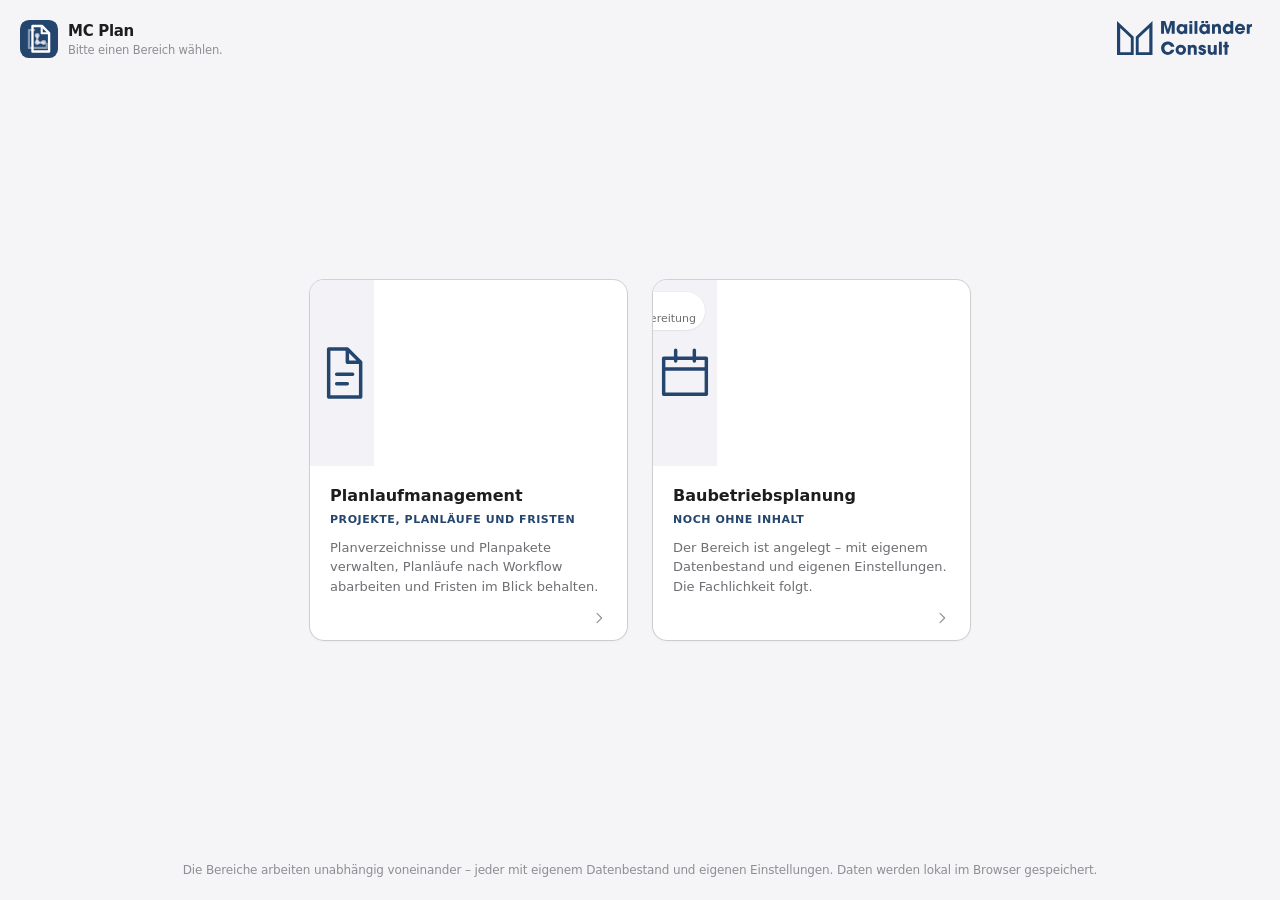
==== commit 16e5416f: "Arbeitsstand des alten Accounts übernehmen (claude/vibrant-bohr-t9sxtj) Führt die 16 Commits zusamme" ====
--- a/app/index.html
+++ b/app/index.html
@@ -14,8 +14,8 @@
     <meta name="apple-mobile-web-app-capable" content="yes" />
     <meta name="apple-mobile-web-app-status-bar-style" content="default" />
     <meta name="apple-mobile-web-app-title" content="MC Plan" />
-    <script type="module" crossorigin src="./assets/index-BTxlIO35.js"></script>
-    <link rel="stylesheet" crossorigin href="./assets/index-D0rV-Snr.css">
+    <script type="module" crossorigin src="./assets/index-CvyiSkSo.js"></script>
+    <link rel="stylesheet" crossorigin href="./assets/index-BVzpBzcF.css">
   </head>
   <body>
     <div id="root">
@@ -26,15 +26,17 @@
         Wird die Seite statisch ausgeliefert (GitHub Pages mit der Quelle
         "Deploy from a branch" liefert den Quellcode statt des Builds), startet
         die Anwendung nicht. Das Skript unten wechselt dann automatisch zur
-        gebauten Fassung im Unterverzeichnis ./app/, die der Workflow bei jedem
-        Push dort ablegt. Fehlt auch diese, bleibt der Hinweis stehen.
+        gebauten Fassung im Unterverzeichnis ./app/. Dieser Build ist eingecheckt
+        und wird vom Workflow nach jedem Push auf main erneuert (siehe README,
+        Abschnitt „Veröffentlichen“). Fehlt er, bleibt der Hinweis stehen.
       -->
       <div style="font-family: -apple-system, BlinkMacSystemFont, 'Segoe UI', sans-serif; max-width: 40rem; margin: 12vh auto; padding: 0 1.5rem; color: #1d1d1f; line-height: 1.5;">
         <h1 style="font-size: 1.3rem; margin: 0 0 .75rem;">MC Plan wird geladen …</h1>
         <p style="margin: 0 0 1rem; color: #6e6e73;">
-          Falls diese Meldung stehen bleibt, wird der Quellcode ausgeliefert und nicht die gebaute
-          Anwendung. Auf GitHub Pages hilft: <strong>Settings → Pages → Build and deployment →
-          Source: GitHub Actions</strong>.
+          Falls diese Meldung stehen bleibt, fehlt die gebaute Anwendung im Ordner
+          <strong>app/</strong>. Sie entsteht mit <code style="background: #f5f5f7; padding: .1rem .35rem; border-radius: 4px;">npm run build</code>
+          und wird aus <code style="background: #f5f5f7; padding: .1rem .35rem; border-radius: 4px;">dist/</code> nach
+          <code style="background: #f5f5f7; padding: .1rem .35rem; border-radius: 4px;">app/</code> übernommen.
         </p>
         <p style="margin: 0; color: #6e6e73;">
           Lokal wird die Anwendung mit <code style="background: #f5f5f7; padding: .1rem .35rem; border-radius: 4px;">npm run dev</code>
--- a/app/assets/index-BVzpBzcF.css
+++ b/app/assets/index-BVzpBzcF.css
@@ -0,0 +1 @@
+:root{--font-ui: -apple-system, BlinkMacSystemFont, "SF Pro Text", "Segoe UI", "Helvetica Neue", Inter, system-ui, sans-serif;--font-mono: ui-monospace, "SF Mono", SFMono-Regular, Menlo, monospace;--bg: #f5f5f7;--bg-elev: #ffffff;--bg-sidebar: rgba(246, 246, 248, .82);--bg-subtle: #fafafc;--bg-hover: rgba(0, 0, 0, .035);--bg-active: rgba(36, 69, 110, .1);--text: #1d1d1f;--text-secondary: #6e6e73;--text-tertiary: #8e8e93;--fill-gruppe: #f2f2f7;--separator: rgba(0, 0, 0, .08);--separator-strong: rgba(0, 0, 0, .14);--accent: #24456e;--accent-hover: #2d5687;--accent-soft: rgba(36, 69, 110, .12);--green: #34c759;--green-soft: rgba(52, 199, 89, .14);--orange: #ff9500;--orange-soft: rgba(255, 149, 0, .16);--red: #ff3b30;--red-soft: rgba(255, 59, 48, .12);--purple: #5856d6;--purple-soft: rgba(88, 86, 214, .12);--gray-soft: rgba(120, 120, 128, .12);--gelb-soft: rgba(255, 204, 0, .16);--gelb-soft-stark: rgba(255, 204, 0, .3);--gelb-text: #8a6100;--gruen-text: #1f7a37;--radius-sm: 6px;--radius: 10px;--radius-lg: 14px;--radius-xl: 18px;--shadow-sm: 0 1px 2px rgba(0, 0, 0, .05), 0 0 0 .5px rgba(0, 0, 0, .04);--shadow: 0 4px 16px rgba(0, 0, 0, .06), 0 0 0 .5px rgba(0, 0, 0, .05);--shadow-lg: 0 24px 60px rgba(0, 0, 0, .18), 0 0 0 .5px rgba(0, 0, 0, .06);--sidebar-w: 244px}*{box-sizing:border-box}html,body,#root{height:100%}body{margin:0;font-family:var(--font-ui);font-size:14px;line-height:1.47;color:var(--text);background:var(--bg);-webkit-font-smoothing:antialiased;-moz-osx-font-smoothing:grayscale;letter-spacing:-.01em}h1,h2,h3,h4{margin:0;font-weight:600;letter-spacing:-.02em}h1{font-size:26px}h2{font-size:19px}h3{font-size:15px}p{margin:0}button,input,select,textarea{font:inherit;color:inherit}a{color:var(--accent);text-decoration:none}a:hover{text-decoration:underline}::selection{background:var(--accent-soft)}.app{display:grid;grid-template-columns:var(--sidebar-w) 1fr;height:100%;overflow:hidden}.sidebar{background:var(--bg-sidebar);backdrop-filter:saturate(180%) blur(20px);-webkit-backdrop-filter:saturate(180%) blur(20px);border-right:1px solid var(--separator);display:flex;flex-direction:column;padding:14px 10px;overflow-y:auto}.sidebar-brand{display:flex;align-items:center;gap:10px;width:100%;padding:6px 10px 16px;border:none;background:none;font:inherit;color:inherit;text-align:left;cursor:pointer;border-radius:var(--radius)}.sidebar-brand:hover strong{color:var(--accent)}.sidebar-brand-text{min-width:0}.sidebar-brand-text strong{display:block;font-size:15px;font-weight:600}.sidebar-brand-text span{display:block;font-size:11.5px;color:var(--text-tertiary)}.nav-group-label{font-size:11px;font-weight:600;text-transform:uppercase;letter-spacing:.04em;color:var(--text-tertiary);padding:14px 12px 6px}.nav-item{display:flex;align-items:center;gap:9px;width:100%;padding:7px 10px;border:none;background:none;border-radius:7px;cursor:pointer;text-align:left;font-size:13.5px;color:var(--text);transition:background .12s ease}.nav-item:hover{background:var(--bg-hover)}.nav-item.active{background:var(--accent);color:#fff;font-weight:500}.nav-item.active .nav-badge{background:#ffffff3d;color:#fff}.nav-icon{width:17px;text-align:center;flex:none;opacity:.9}.nav-label{flex:1;overflow:hidden;text-overflow:ellipsis;white-space:nowrap}.nav-badge{font-size:11px;font-weight:600;padding:1px 6px;border-radius:20px;background:var(--gray-soft);color:var(--text-secondary)}.nav-badge.alert{background:var(--red);color:#fff}.sidebar-footer{margin-top:auto;padding:12px 10px 2px;font-size:11px;color:var(--text-tertiary)}.main{display:flex;flex-direction:column;overflow:hidden}.topbar{display:flex;align-items:center;gap:14px;padding:14px 28px;background:#ffffffb8;backdrop-filter:saturate(180%) blur(20px);-webkit-backdrop-filter:saturate(180%) blur(20px);border-bottom:1px solid var(--separator);flex:none;min-height:60px}.topbar-title{min-width:0;flex:1}.topbar-title h1{font-size:20px;overflow:hidden;text-overflow:ellipsis;white-space:nowrap}.topbar-title .sub{font-size:12.5px;color:var(--text-secondary)}.topbar-actions{display:flex;gap:8px;align-items:center;flex:none}.topbar-logo{flex:none;display:flex;align-items:center;padding-left:12px}.content{flex:1;overflow-y:auto;padding:0 32px 64px}.content-inner{max-width:1560px;margin:0 auto;padding-top:24px}.stack{display:flex;flex-direction:column;gap:18px}.row{display:flex;align-items:center;gap:10px}.row-between{display:flex;align-items:center;justify-content:space-between;gap:12px}.wrap{flex-wrap:wrap}.spacer{flex:1}.grid{display:grid;gap:16px}.grid-2{grid-template-columns:repeat(auto-fit,minmax(280px,1fr))}.grid-3{grid-template-columns:repeat(auto-fit,minmax(220px,1fr))}.kennzahlen{display:grid;grid-template-columns:repeat(auto-fit,minmax(150px,1fr));border-bottom:1px solid var(--separator)}.kennzahlen>*{display:flex}.kennzahlen .card{box-shadow:none;border-radius:0;background:none;width:100%}.kennzahlen .card+.card{border-left:1px solid var(--separator)}.kennzahlen .card-click:hover{transform:none;box-shadow:none;background:var(--bg-hover)}.grid-4{grid-template-columns:repeat(auto-fit,minmax(190px,1fr))}.card{background:var(--bg-elev);border-radius:var(--radius-lg);box-shadow:var(--shadow-sm);overflow:clip}.card-pad{padding:18px 20px}.card-header{display:flex;align-items:center;justify-content:space-between;gap:12px;padding:14px 20px;border-bottom:1px solid var(--separator)}.card-header h2{font-size:15px}.card-header .sub{font-size:12px;color:var(--text-secondary);margin-top:1px}.card-click{cursor:pointer;transition:transform .14s ease,box-shadow .14s ease;text-align:left;border:none;width:100%;font:inherit;color:inherit;display:block}.card-click:hover{transform:translateY(-1px);box-shadow:var(--shadow)}.card-click:active{transform:translateY(0)}.stat{padding:16px 18px}.stat-value{font-size:30px;font-weight:600;letter-spacing:-.03em;line-height:1.1}.stat-label{font-size:12.5px;color:var(--text-secondary);margin-top:3px}.stat.red .stat-value{color:var(--red)}.stat.orange .stat-value{color:var(--orange)}.stat.green .stat-value{color:var(--green)}.stat.blue .stat-value{color:var(--accent)}.btn{display:inline-flex;align-items:center;justify-content:center;gap:6px;padding:6px 14px;border-radius:980px;border:1px solid transparent;background:var(--gray-soft);color:var(--text);font-size:13px;font-weight:500;cursor:pointer;white-space:nowrap;transition:background .12s ease,opacity .12s ease,transform .08s ease}.btn:hover{background:#78788033}.btn:active{transform:scale(.975)}.btn:disabled{opacity:.4;cursor:not-allowed}.btn-primary{background:var(--accent);color:#fff}.btn-primary:hover{background:var(--accent-hover)}.btn-ghost{background:transparent;color:var(--accent);padding:5px 8px}.btn-ghost:hover{background:var(--accent-soft)}.btn-outline{background:transparent;border-color:var(--separator-strong)}.btn-outline:hover{background:var(--bg-hover)}.btn-danger{background:transparent;color:var(--red)}.btn-danger:hover{background:var(--red-soft)}.btn-sm{padding:3px 10px;font-size:12px}.link-btn{border:none;background:none;padding:0;font:inherit;color:inherit;text-align:left;cursor:pointer}.link-btn:hover{color:var(--accent)}.btn-icon{border:none;padding:5px 8px;border-radius:7px;background:transparent;color:var(--text-secondary);cursor:pointer}.btn-icon:disabled{opacity:.35;cursor:not-allowed}.btn-icon:hover{background:var(--bg-hover);color:var(--text)}.segmented{display:inline-flex;background:#7878801f;border-radius:9px;padding:2px;gap:2px}.segmented button{border:none;background:transparent;padding:5px 13px;border-radius:7px;font-size:13px;font-weight:500;color:var(--text-secondary);cursor:pointer;white-space:nowrap;transition:background .12s ease,color .12s ease}.segmented button:hover{color:var(--text)}.segmented button.active{background:#fff;color:var(--text);box-shadow:0 1px 3px #0000001a,0 0 0 .5px #0000000a}.field{display:flex;flex-direction:column;gap:5px;min-width:0}.field label{font-size:12px;font-weight:500;color:var(--text-secondary)}.field .hint{font-size:11.5px;color:var(--text-tertiary)}.input,.select,.textarea{width:100%;padding:7px 11px;border-radius:var(--radius-sm);border:1px solid var(--separator-strong);background:#fff;font-size:13.5px;transition:border-color .12s ease,box-shadow .12s ease}.input:focus,.select:focus,.textarea:focus{outline:none;border-color:var(--accent);box-shadow:0 0 0 3px var(--accent-soft)}.textarea{resize:vertical;min-height:90px;line-height:1.5}.textarea.mono{font-family:var(--font-mono);font-size:12.5px}.select{appearance:none;padding-right:28px;background-image:url("data:image/svg+xml,%3Csvg xmlns='http://www.w3.org/2000/svg' width='10' height='6' viewBox='0 0 10 6'%3E%3Cpath fill='%236e6e73' d='M5 6 0 0h10z'/%3E%3C/svg%3E");background-repeat:no-repeat;background-position:right 10px center}.form-grid{display:grid;grid-template-columns:repeat(auto-fit,minmax(200px,1fr));gap:14px}.form-grid .full{grid-column:1 / -1}.search{display:flex;align-items:center;gap:7px;background:#7878801a;border-radius:8px;padding:5px 10px;min-width:180px}.search input{border:none;background:none;outline:none;width:100%;font-size:13px}.search span{color:var(--text-tertiary);font-size:12px}.checkbox{display:inline-flex;align-items:center;gap:8px;font-size:13px;cursor:pointer}.checkbox input{width:15px;height:15px;accent-color:var(--accent)}.table-scroll{overflow-x:auto;-webkit-overflow-scrolling:touch}@media(min-width:861px){.table-scroll{overflow-x:clip}}.table{width:100%;border-collapse:collapse;font-size:13.5px}.table th{position:sticky;top:0;z-index:3;background:var(--bg-elev);box-shadow:inset 0 -1px 0 var(--separator);text-align:left;font-size:11.5px;font-weight:600;text-transform:uppercase;letter-spacing:.03em;color:var(--text-tertiary);padding:9px 14px;border-bottom:1px solid var(--separator);white-space:nowrap}.table td{padding:10px 14px;border-bottom:1px solid var(--separator);vertical-align:middle}.table tbody tr:last-child td{border-bottom:none}.table tbody tr.clickable{cursor:pointer}.table tbody tr.clickable:hover{background:var(--bg-hover)}.table .num{font-family:var(--font-mono);font-size:12.5px;color:var(--text-secondary);white-space:nowrap}.table th.zahl,.table td.zahl{text-align:center}.table td.zahl{font-size:15px;font-weight:600;color:var(--text);font-variant-numeric:tabular-nums}.table td.zahl.leer{color:var(--text-tertiary);font-weight:500}.table .right{text-align:right}.table .actions{text-align:right;white-space:nowrap}.list-row{display:flex;align-items:center;gap:12px;padding:11px 20px;border-bottom:1px solid var(--separator)}.list-row:last-child{border-bottom:none}.list-row.clickable{cursor:pointer}.list-row.clickable:hover{background:var(--bg-hover)}.empty{padding:40px 20px;text-align:center;color:var(--text-secondary)}.empty-icon{font-size:30px;opacity:.35;margin-bottom:8px}.empty h3{font-size:14.5px;margin-bottom:4px}.empty p{font-size:13px;margin-bottom:14px}.muted{color:var(--text-secondary)}.tertiary{color:var(--text-tertiary)}.small{font-size:12px}.mono{font-family:var(--font-mono);font-size:12.5px}.truncate{overflow:hidden;text-overflow:ellipsis;white-space:nowrap}.sort-btn{display:inline-flex;align-items:center;gap:4px;border:none;background:none;padding:0;font:inherit;color:inherit;text-transform:inherit;letter-spacing:inherit;cursor:pointer}.sort-btn:hover{color:var(--text)}.sort-pfeil{opacity:0;font-size:10px}.sort-btn:hover .sort-pfeil{opacity:.5}.sort-pfeil.aktiv{opacity:1;color:var(--accent)}.th-inhalt{display:inline-flex;align-items:center;gap:3px}.th-wert{margin-left:2px;padding:1px 5px;border-radius:20px;background:var(--accent-soft);color:var(--accent);text-transform:none;letter-spacing:0;font-size:11px}.filter-btn{display:inline-flex;align-items:center;justify-content:center;width:18px;height:18px;padding:0;border:none;background:none;border-radius:4px;color:var(--text-tertiary);cursor:pointer;opacity:0;transition:opacity .12s ease,background .12s ease}.table th:hover .filter-btn,.filter-btn.offen,.filter-btn.aktiv{opacity:1}.filter-btn:hover{background:var(--bg-hover);color:var(--text)}@media(hover:none){.filter-btn{opacity:.65}.sort-pfeil{opacity:.4}}.filter-btn.aktiv,.filter-btn.offen{color:var(--accent)}.filter-schatten{position:fixed;inset:0;z-index:40}.filter-menu{position:fixed;z-index:41;min-width:170px;max-height:280px;overflow-y:auto;padding:4px;background:var(--bg-elev);border-radius:var(--radius);box-shadow:var(--shadow);border:1px solid var(--separator)}.filter-menu button{display:block;width:100%;padding:6px 10px;border:none;background:none;border-radius:var(--radius-sm);text-align:left;font-size:13px;font-weight:400;text-transform:none;letter-spacing:0;color:var(--text);white-space:nowrap;cursor:pointer}.filter-menu button:hover{background:var(--bg-hover)}.filter-menu button.aktiv{background:var(--accent-soft);color:var(--accent);font-weight:600}.antwort-chip{padding:3px 11px;border-radius:980px;border:1px solid var(--separator-strong);background:#fff;font-size:12.5px;cursor:pointer;transition:background .12s ease,border-color .12s ease,color .12s ease}.antwort-chip:not(.gewaehlt):hover:not(:disabled){border-color:var(--purple);color:var(--purple)}.antwort-chip.gewaehlt{background:var(--purple);border-color:var(--purple);color:#fff}.antwort-chip:disabled{opacity:.5;cursor:default}.stern{cursor:pointer;font-size:16px;line-height:1;color:var(--text-tertiary);padding:2px;border-radius:6px}.stern:hover{background:var(--bg-hover);color:var(--orange)}.stern.aktiv{color:var(--orange)}.bearbeiter{display:flex;align-items:center;gap:8px;width:100%;padding:6px 8px;border:1px solid var(--separator);border-radius:9px;background:#fff9;cursor:pointer;text-align:left;font-size:12.5px}.bearbeiter:hover{background:#fff}.bearbeiter strong{display:block;font-size:12.5px;font-weight:600}.badge{display:inline-flex;align-items:center;gap:5px;padding:2px 9px;border-radius:980px;font-size:11.5px;font-weight:500;white-space:nowrap;background:var(--gray-soft);color:var(--text-secondary)}.badge.green{background:var(--green-soft);color:#248a3d}.badge.orange{background:var(--orange-soft);color:#b26a00}.badge.red{background:var(--red-soft);color:#c9261c}.badge.blue{background:var(--accent-soft);color:var(--accent)}.badge.purple{background:var(--purple-soft);color:var(--purple)}.dot{width:8px;height:8px;border-radius:50%;flex:none;background:var(--text-tertiary)}.dot.green{background:var(--green)}.dot.orange{background:var(--orange)}.dot.red{background:var(--red)}.dot.blue{background:var(--accent)}.role-chip{display:inline-flex;align-items:center;gap:5px;padding:2px 9px;border-radius:980px;font-size:11.5px;font-weight:500;border:1px solid currentColor;background:transparent}.chip-weg{border:none;background:none;padding:0 0 0 2px;margin:0;color:inherit;font-size:13px;line-height:1;cursor:pointer;opacity:.7}.chip-weg:hover{opacity:1}.avatar{width:30px;height:30px;border-radius:50%;display:grid;place-items:center;font-size:11.5px;font-weight:600;background:var(--accent-soft);color:var(--accent);flex:none}.progress{height:5px;border-radius:3px;background:#78788029;overflow:hidden;min-width:60px}.progress>div{height:100%;border-radius:3px;background:var(--accent);transition:width .3s ease}.chain{display:flex;gap:0;overflow-x:auto;padding:4px 0 10px}.chain-node{flex:none;min-width:148px;max-width:180px;background:var(--bg-subtle);border:1px solid var(--separator);border-radius:var(--radius);padding:9px 11px;font-size:12px}.chain-node.current{border-color:var(--accent);box-shadow:0 0 0 3px var(--accent-soft);background:#fff}.chain-node.done{background:var(--green-soft);border-color:transparent}.chain-node.late{background:var(--red-soft);border-color:#ff3b304d}.chain-node .cn-name{font-weight:600;margin-bottom:3px;line-height:1.3}.chain-node .cn-meta{font-size:11px;color:var(--text-secondary)}.chain-arrow{flex:none;display:grid;place-items:center;width:22px;color:var(--text-tertiary);font-size:13px}.chain-node.gateway{border-radius:var(--radius);border-style:dashed}.step-row{display:grid;grid-template-columns:26px 1fr;gap:12px;padding:12px 20px;border-bottom:1px solid var(--separator)}.step-row.mit-aktion{grid-template-columns:26px 1fr auto}.step-anpassen{align-self:start;margin-top:2px}.step-row:last-child{border-bottom:none}.step-row.aktiv{background:#24456e0a}.step-marker{display:flex;flex-direction:column;align-items:center;gap:4px;padding-top:2px}.step-num{width:22px;height:22px;border-radius:50%;display:grid;place-items:center;font-size:11px;font-weight:600;background:var(--gray-soft);color:var(--text-secondary)}.step-num.done{background:var(--green);color:#fff}.step-num.late{background:var(--red);color:#fff}.step-num.current{background:var(--accent);color:#fff}.step-line{flex:1;width:2px;background:var(--separator);border-radius:2px;min-height:6px}.step-body{min-width:0;display:flex;flex-direction:column;gap:7px}.step-title{display:flex;align-items:center;gap:8px;flex-wrap:wrap}.step-title strong{font-size:13.5px;font-weight:600}.table tr.gruppe-zeile td,.table tr.paket-zeile td{background:var(--fill-gruppe);border-top:1px solid var(--separator)}.table tr.gruppe-zeile td{padding-top:9px;padding-bottom:9px}.table tr.gruppe-zeile+tr td{border-top:none}.gruppe-btn{display:flex;align-items:center;gap:9px;padding:0;margin:0;border:none;background:none;font:inherit;color:inherit;text-align:left;cursor:pointer;width:100%}.gruppe-btn:hover strong{color:var(--accent)}.gruppe-btn .chev{color:var(--text-tertiary);display:flex;transition:transform .15s ease}.gruppe-btn.offen .chev{transform:rotate(90deg)}.chev-btn{display:flex;align-items:center;justify-content:center;width:20px;height:20px;flex:0 0 20px;padding:0;margin:0;border:none;border-radius:6px;background:none;color:var(--text-tertiary);cursor:pointer;transition:transform .15s ease,background .15s ease}.chev-btn:hover{background:#0000000d;color:var(--text-primary)}.chev-btn.offen{transform:rotate(90deg)}.chev-vorn{margin-left:-29px}.chev-vorn.offen{transform:rotate(90deg)}.checkbox.buendeln-plan{display:flex;align-items:center;gap:10px;padding:8px 12px;border:1px solid var(--separator);border-radius:var(--radius-sm);cursor:pointer}.checkbox.buendeln-plan:hover{background:var(--bg-hover)}.table tr.unterzeile td{background:#00000004}.table tr.zeile-eingang strong{color:var(--gelb-text)}.table tr.zeile-fertig strong{color:var(--gruen-text)}.badge.gelb{background:var(--gelb-soft-stark);color:var(--gelb-text)}.badge.zusatz{margin-left:6px;font-weight:400}.table tr.zeile-verworfen td{color:var(--text-tertiary)}.table tr.zeile-verworfen strong{font-weight:500;color:var(--text-tertiary)}.step-row.kompakt{padding-top:7px;padding-bottom:7px}.step-row.kompakt .step-num{opacity:.75}.step-aufklappen{display:inline-flex;align-items:center;gap:6px;padding:0;margin:0;border:none;background:none;font:inherit;color:inherit;cursor:pointer;text-align:left}.step-aufklappen:hover strong{color:var(--accent)}.step-aufklappen .chev{color:var(--text-tertiary);transition:transform .15s ease}.step-aufklappen.offen .chev{transform:rotate(90deg)}.step-meta{display:flex;align-items:center;gap:14px;flex-wrap:wrap;font-size:12.5px;color:var(--text-secondary)}.step-meta b{font-weight:500;color:var(--text)}.step-actions{display:flex;align-items:center;gap:6px;flex-wrap:wrap}.overlay{position:fixed;inset:0;background:#00000047;-webkit-backdrop-filter:blur(2px);backdrop-filter:blur(2px);display:grid;place-items:center;padding:24px;z-index:100;animation:fade .15s ease}.modal{background:var(--bg-elev);border-radius:var(--radius-xl);box-shadow:var(--shadow-lg);width:min(680px,100%);max-height:calc(100vh - 48px);display:flex;flex-direction:column;animation:pop .18s cubic-bezier(.32,.72,0,1)}.modal.wide{width:min(940px,100%)}.modal-header{display:flex;align-items:flex-start;justify-content:space-between;gap:12px;padding:18px 22px 14px;border-bottom:1px solid var(--separator)}.modal-header h2{font-size:17px}.modal-header .sub{font-size:12.5px;color:var(--text-secondary);margin-top:2px}.modal-body{padding:20px 22px;overflow-y:auto}.modal-footer{display:flex;justify-content:flex-end;gap:8px;padding:14px 22px;border-top:1px solid var(--separator);background:var(--bg-subtle);border-radius:0 0 var(--radius-xl) var(--radius-xl)}@keyframes fade{0%{opacity:0}to{opacity:1}}@keyframes pop{0%{opacity:0;transform:scale(.97) translateY(6px)}to{opacity:1;transform:none}}.toast-wrap{position:fixed;bottom:22px;left:50%;transform:translate(-50%);z-index:200;display:flex;flex-direction:column;gap:8px}.toast{background:#1e1e20eb;-webkit-backdrop-filter:blur(12px);backdrop-filter:blur(12px);color:#fff;padding:9px 18px;border-radius:980px;font-size:13px;box-shadow:var(--shadow);animation:pop .2s ease}.callout{display:flex;gap:10px;padding:11px 14px;border-radius:var(--radius);background:var(--accent-soft);font-size:12.5px;line-height:1.5}.callout.warn{background:var(--orange-soft)}.callout.error{background:var(--red-soft)}.callout .callout-icon{flex:none}.divider{height:1px;background:var(--separator);margin:4px 0}.kv{display:grid;grid-template-columns:130px 1fr;gap:6px 14px;font-size:13.5px}.kv dt{color:var(--text-secondary);font-size:12.5px}.kv dd{margin:0}.kv-breit{grid-template-columns:190px 1fr}.mail-vorschau{white-space:pre-wrap;font-family:inherit;font-size:13.5px;margin:10px 0 0;color:var(--text-secondary)}.tabs{display:flex;flex-wrap:wrap;gap:2px;border-bottom:1px solid var(--separator)}.tab-plus{display:inline-flex;align-items:center;justify-content:center;padding:9px 10px;margin-bottom:-1px;border:none;background:none;border-radius:8px 8px 0 0;color:var(--text-tertiary);cursor:pointer}.tab-plus svg{flex:none}.tab-plus:hover{background:var(--bg-hover);color:var(--accent)}.tabs button{border:none;background:none;padding:9px 14px;font-size:13.5px;font-weight:500;color:var(--text-secondary);cursor:pointer;border-bottom:2px solid transparent;margin-bottom:-1px;white-space:nowrap;transition:color .12s ease}.tabs button:hover{color:var(--text)}.tabs button.active{color:var(--accent);border-bottom-color:var(--accent)}.drop-zone{border:1.5px dashed var(--separator-strong);border-radius:var(--radius-lg);padding:26px;text-align:center;color:var(--text-secondary);font-size:13px;transition:border-color .15s ease,background .15s ease;cursor:pointer}.drop-zone:hover,.drop-zone.over{border-color:var(--accent);background:var(--accent-soft);color:var(--accent)}.start{height:100%;overflow-y:auto;display:flex;flex-direction:column}.start-inner{width:100%;display:flex;flex-direction:column;flex:1}.start-kopf{display:flex;align-items:center;gap:10px;width:100%;margin:0 0 auto;padding:20px 28px 24px 20px}.start-kopf-text{flex:1;min-width:0}.start-kopf-text h1{margin:0;font-size:15px;font-weight:600}.start-kopf-text p{margin:0;font-size:11.5px;color:var(--text-tertiary)}.start-logo{flex:none;align-self:flex-start;margin-top:1px}.start-kacheln{display:grid;grid-template-columns:repeat(2,minmax(0,1fr));gap:26px;align-items:stretch;width:100%;max-width:660px;margin:0 auto}.bereich-kachel{display:flex;flex-direction:column;padding:0;overflow:hidden;border:none;background:var(--bg-elev);border-radius:var(--radius-lg);box-shadow:0 1px 3px #0000000f,0 0 0 1px var(--separator-strong);font:inherit;color:inherit;text-align:left;cursor:pointer;transition:transform .12s ease,box-shadow .12s ease}.bereich-kachel:hover{transform:translateY(-2px);box-shadow:0 6px 18px #00000014,0 0 0 1px var(--separator-strong)}.bereich-kachel:active{transform:translateY(0)}.bereich-kachel-bild{position:relative;flex:none;height:186px;display:flex;align-items:center;justify-content:center;background:var(--fill-gruppe);color:var(--accent)}.bereich-kachel:hover .bereich-kachel-bild{background:var(--accent-soft)}.bereich-kachel-marke{position:absolute;top:12px;right:12px;padding:3px 9px;border-radius:20px;background:var(--bg-elev);box-shadow:var(--shadow-sm);font-size:11px;color:var(--text-secondary)}.bereich-kachel-inhalt{flex:1;display:flex;flex-direction:column;padding:18px 20px 14px}.bereich-kachel-titel{font-size:16px;font-weight:600}.bereich-kachel-sub{margin-top:5px;font-size:11px;font-weight:600;text-transform:uppercase;letter-spacing:.05em;color:var(--accent)}.bereich-kachel-text{margin-top:10px;font-size:13px;color:var(--text-secondary)}.bereich-kachel-pfeil{margin-top:auto;padding-top:14px;align-self:flex-end;display:flex;color:var(--text-tertiary)}.bereich-kachel:hover .bereich-kachel-pfeil{color:var(--accent)}.start-fuss{margin:auto 0 0;padding:26px 20px 20px;font-size:12px;color:var(--text-tertiary);text-align:center}.bereich-wechsel{display:flex;align-items:center;justify-content:center;gap:6px;width:100%;margin-top:10px;padding:7px 10px;border:1px solid var(--separator-strong);border-radius:7px;background:none;font:inherit;font-size:12.5px;color:var(--text-secondary);cursor:pointer}.bereich-wechsel:hover{background:var(--bg-hover);color:var(--accent)}@media(max-width:720px){.start-kopf{padding:16px 16px 20px}.start-kacheln{max-width:none;padding:0 16px;grid-template-columns:minmax(0,1fr);gap:14px}.bereich-kachel-bild{height:128px}.bereich-kachel-bild svg{width:46px;height:46px}.start-logo{display:none}.start-fuss{padding:20px 16px 16px;text-align:left}}@media(max-width:640px){.grid-3,.grid-4{grid-template-columns:repeat(2,minmax(0,1fr));gap:10px}.grid-2{grid-template-columns:minmax(0,1fr)}.stat{padding:12px 14px}.stat-value{font-size:24px}.stat-label{font-size:11.5px}.table-scroll .table:not(.table-stack){min-width:520px}.table .col-optional{display:none}.table-stack,.table-stack tbody,.table-stack tr,.table-stack td{display:block;width:100%}.table-stack thead{display:none}.table-stack tr{padding:12px 16px;border-bottom:1px solid var(--separator)}.table-stack tr:last-child{border-bottom:none}.table-stack td{border:none;padding:2px 0}.table-stack td.actions{display:flex;gap:8px;flex-wrap:wrap;padding-top:10px;text-align:left}.table-stack td.actions .btn{flex:1 1 auto}.table-stack td.actions .btn-haken{flex:0 0 auto;min-width:64px}.card-header{padding:12px 16px;flex-wrap:wrap}.card-pad{padding:14px 16px}.list-row{padding:10px 16px;flex-wrap:wrap}.step-row{padding:12px 16px}.table th,.table td{padding:9px 12px}.modal{max-height:calc(100vh - 24px);border-radius:var(--radius-lg)}.modal-header,.modal-body,.modal-footer{padding-left:16px;padding-right:16px}.modal-footer{flex-wrap:wrap;border-radius:0 0 var(--radius-lg) var(--radius-lg)}.overlay{padding:12px}.form-grid{grid-template-columns:minmax(0,1fr)}.segmented{width:100%;overflow-x:auto}.search{width:100%}.topbar-title h1{font-size:17px}.content{padding-bottom:48px}}@media(max-width:860px){.app{grid-template-columns:1fr}.sidebar{position:fixed;inset:0 auto 0 0;width:var(--sidebar-w);z-index:90;transform:translate(-100%);transition:transform .2s ease}.sidebar.open{transform:none;box-shadow:var(--shadow-lg)}.content{padding:0 16px 60px}.content-inner{padding-top:18px}.topbar{padding:12px 16px}.topbar-logo{display:none}.tabs{flex-wrap:nowrap;overflow-x:auto}.kv{grid-template-columns:1fr;gap:2px 0}.kv dd{margin-bottom:8px}}@media(min-width:861px){.menu-toggle{display:none}}:root[data-farbmodus=kontrast]{--green: #00786a;--green-soft: rgba(0, 120, 106, .16);--orange: #a86800;--orange-soft: rgba(168, 104, 0, .18);--red: #b0007a;--red-soft: rgba(176, 0, 122, .14);--purple: #4b3ea8;--purple-soft: rgba(75, 62, 168, .16);--text-secondary: #46464c;--text-tertiary: #56565d;--separator: rgba(0, 0, 0, .18);--separator-strong: rgba(0, 0, 0, .34);--accent-soft: rgba(36, 69, 110, .16);--bg-active: rgba(36, 69, 110, .18);--gray-soft: rgba(90, 90, 100, .18);--gelb-soft: rgba(255, 214, 51, .28);--gelb-soft-stark: rgba(255, 214, 51, .5);--gelb-text: #5c4100;--gruen-text: #00594c}:root[data-farbmodus=kontrast] .badge{border:1px solid currentColor;font-weight:600}:root[data-farbmodus=kontrast] .badge.green{color:#005a4f}:root[data-farbmodus=kontrast] .badge.orange{color:#7d4d00}:root[data-farbmodus=kontrast] .badge.red{color:#8a0060}:root[data-farbmodus=kontrast] .badge.blue{color:var(--accent)}:root[data-farbmodus=kontrast] .badge.purple{color:#3a3087}:root[data-farbmodus=kontrast] .badge.gelb{color:var(--gelb-text)}:root[data-farbmodus=kontrast] .dot{box-shadow:0 0 0 1px #00000059}:root[data-farbmodus=kontrast] .chain-node.late{border-color:var(--red)}:root[data-farbmodus=kontrast] .chain-node.done{border-color:var(--green)}:root[data-farbmodus=kontrast] .progress{background:#0000001f}:root[data-farbmodus=kontrast] .stern.aktiv{color:var(--accent)}
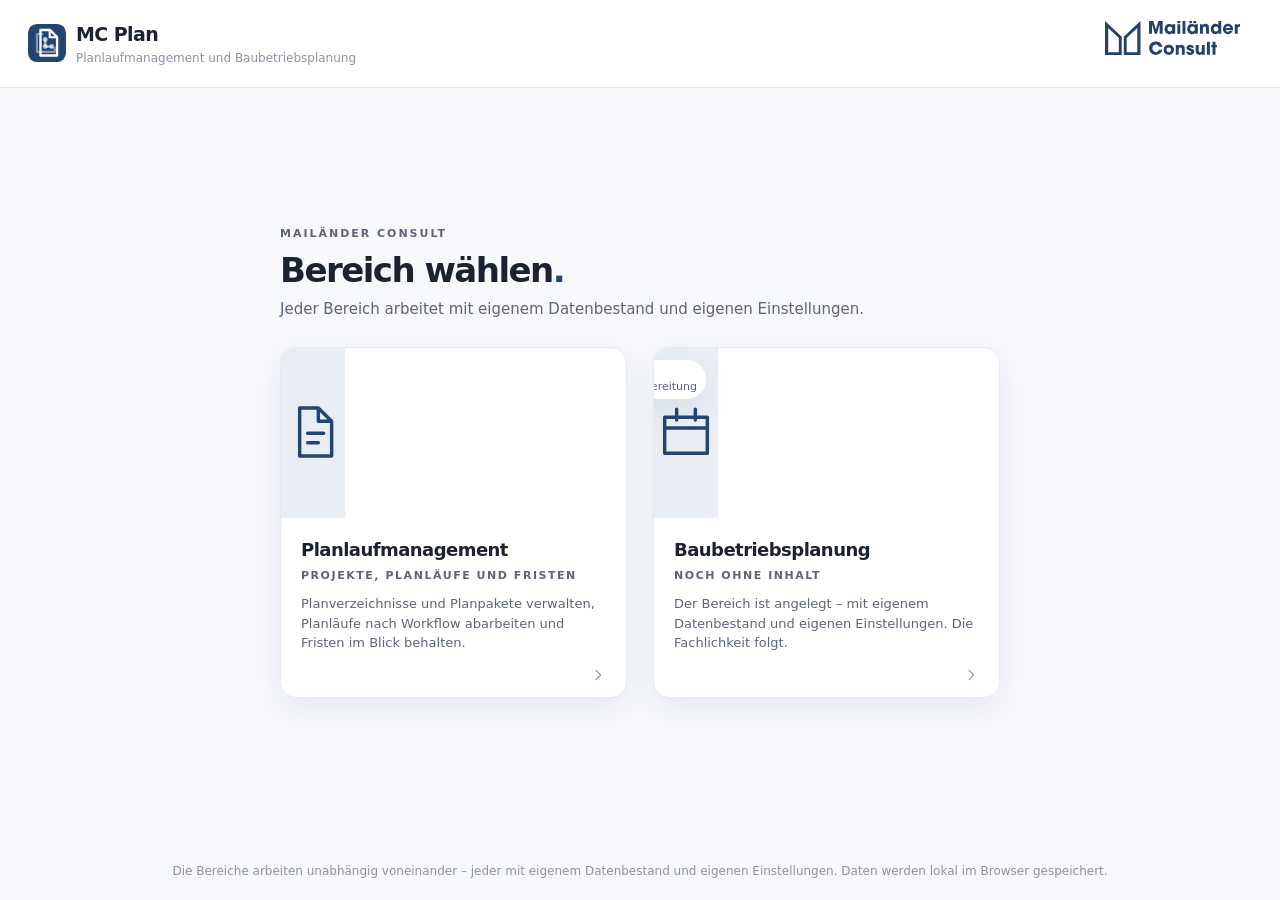
==== commit b8dff9b3: "app/ für die Vorschau über Pages neu gebaut Nur für die Ansicht dieses Entwurfs per „Deploy from a b" ====
--- a/app/index.html
+++ b/app/index.html
@@ -14,8 +14,8 @@
     <meta name="apple-mobile-web-app-capable" content="yes" />
     <meta name="apple-mobile-web-app-status-bar-style" content="default" />
     <meta name="apple-mobile-web-app-title" content="MC Plan" />
-    <script type="module" crossorigin src="./assets/index-CvyiSkSo.js"></script>
-    <link rel="stylesheet" crossorigin href="./assets/index-BVzpBzcF.css">
+    <script type="module" crossorigin src="./assets/index-B1CBzgyx.js"></script>
+    <link rel="stylesheet" crossorigin href="./assets/index-hu7oX903.css">
   </head>
   <body>
     <div id="root">
@@ -48,12 +48,18 @@
       /*
         Notausgang für statisch ausgelieferten Quellcode: Startet die Anwendung
         nicht innerhalb von 1,5 Sekunden, wird auf die gebaute Fassung unter
-        ./app/ gewechselt. Im Entwicklungsbetrieb und im fertigen Build meldet
-        sich die Anwendung über window.planlaufGestartet und der Wechsel entfällt.
+        ./app/ gewechselt. Im Entwicklungsbetrieb meldet sich die Anwendung über
+        window.planlaufGestartet und der Wechsel entfällt. Im fertigen Build
+        entfällt er immer – dort gibt es kein app/, und ein langsam geladenes
+        Programm darf nicht auf eine fehlende Seite umleiten.
       */
       (function () {
         if (/\/app\/?$/.test(location.pathname)) return;
         var zeitgeber = setTimeout(function () {
+          // Nur der unverarbeitete Quellcode lädt /src/main.tsx; im Build ersetzt
+          // Vite dieses Tag. Geprüft wird erst hier, weil es beim Start des
+          // Zeitgebers noch nicht eingelesen ist.
+          if (!document.querySelector('script[src$="/src/main.tsx"]')) return;
           location.replace('app/' + location.hash);
         }, 1500);
         window.planlaufGestartet = function () {
--- a/app/assets/index-hu7oX903.css
+++ b/app/assets/index-hu7oX903.css
@@ -0,0 +1 @@
+:root{--font-ui: -apple-system, BlinkMacSystemFont, "SF Pro Text", "Segoe UI", "Helvetica Neue", Inter, system-ui, sans-serif;--font-mono: ui-monospace, "SF Mono", SFMono-Regular, Menlo, monospace;--bg: #f6f8fc;--bg-elev: #ffffff;--bg-sidebar: #fbfcff;--bg-subtle: #fafcff;--bg-hover: #f1f4f9;--bg-active: #e9eef5;--text: #1b2231;--text-secondary: #5c6577;--text-tertiary: #8a93a4;--fill-gruppe: #f3f6fb;--separator: #e4e9f2;--separator-soft: #eef1f7;--separator-strong: #d3dbe8;--accent: #24456e;--accent-hover: #2d5687;--accent-soft: rgba(36, 69, 110, .1);--accent-line: #b9c7da;--green: #1f8a5b;--green-soft: #e3f5ea;--orange: #c27a12;--orange-soft: #fff1de;--red: #c43d3d;--red-soft: #ffe8e8;--purple: #6338b8;--purple-soft: #f1eaff;--gray-soft: #eef1f6;--gelb-soft: rgba(255, 204, 0, .16);--gelb-soft-stark: rgba(255, 204, 0, .3);--gelb-text: #8a6100;--gruen-text: #1f7a37;--radius-sm: 8px;--radius: 10px;--radius-lg: 16px;--radius-xl: 22px;--shadow-sm: 0 10px 30px rgba(24, 39, 75, .07);--shadow: 0 14px 34px rgba(24, 39, 75, .1);--shadow-lg: 0 30px 90px rgba(24, 39, 75, .22);--sidebar-w: 256px}*{box-sizing:border-box}html,body,#root{height:100%}body{margin:0;font-family:var(--font-ui);font-size:14px;line-height:1.5;color:var(--text);background:var(--bg);-webkit-font-smoothing:antialiased;-moz-osx-font-smoothing:grayscale}h1,h2,h3,h4{margin:0;font-weight:600;letter-spacing:-.02em}h1{font-size:26px}h2{font-size:19px}h3{font-size:15px}p{margin:0}button,input,select,textarea{font:inherit;color:inherit}a{color:var(--accent);text-decoration:none}a:hover{text-decoration:underline}::selection{background:var(--accent-soft)}.app{display:grid;grid-template-columns:var(--sidebar-w) 1fr;height:100%;overflow:hidden}.sidebar{background:var(--bg-sidebar);border-right:1px solid var(--separator);display:flex;flex-direction:column;padding:26px 18px 18px;overflow-y:auto}.sidebar-brand{display:flex;align-items:center;gap:10px;width:100%;padding:0 10px 30px;border:none;background:none;font:inherit;color:inherit;text-align:left;cursor:pointer;border-radius:var(--radius)}.sidebar-brand:hover strong{color:var(--accent)}.sidebar-brand-text{min-width:0}.sidebar-brand-text strong{display:block;font-size:19px;font-weight:700;letter-spacing:-.03em;line-height:1.2}.sidebar-brand-text span{display:block;font-size:11.5px;color:var(--text-tertiary)}.nav-group-label{font-size:11.5px;font-weight:650;text-transform:uppercase;letter-spacing:.12em;color:var(--text-secondary);padding:22px 12px 10px}.nav-group-label.erste{padding-top:0}.nav-item{display:flex;align-items:center;gap:11px;width:100%;padding:10px 12px;margin:2px 0;border:none;background:none;border-radius:var(--radius);cursor:pointer;text-align:left;font-size:14px;font-weight:520;color:var(--text);transition:background .12s ease}.nav-item:hover{background:var(--bg-hover)}.nav-item.active{background:var(--bg-active);color:var(--accent);font-weight:600}.nav-item.active .nav-badge:not(.alert){background:#fff;color:var(--accent)}.nav-icon{width:18px;text-align:center;flex:none;display:flex;justify-content:center}.nav-label{flex:1;overflow:hidden;text-overflow:ellipsis;white-space:nowrap}.nav-badge{font-size:11px;font-weight:600;padding:1px 7px;border-radius:20px;background:transparent;color:var(--text-secondary)}.nav-badge.alert{background:var(--red);color:#fff}.sidebar-footer{margin-top:auto;padding:18px 6px 2px;font-size:11.5px;color:var(--text-secondary);border-top:1px solid var(--separator)}.sidebar-footer .row .btn{flex:1 1 0;min-width:0;padding-left:8px;padding-right:8px}.main{display:flex;flex-direction:column;overflow:hidden}.topbar{display:flex;align-items:center;gap:14px;padding:0 40px;background:var(--bg-elev);border-bottom:1px solid var(--separator);flex:none;min-height:76px}.breadcrumb{min-width:0;flex:1;display:flex;align-items:center;gap:0;font-size:14px;color:var(--text-secondary);overflow:hidden;white-space:nowrap}.breadcrumb button{border:none;background:none;padding:0;font:inherit;color:inherit;cursor:pointer;overflow:hidden;text-overflow:ellipsis}.breadcrumb button:hover{color:var(--accent)}.breadcrumb .trenner{padding:0 12px;color:#aab3c2;flex:none}.breadcrumb span span,.breadcrumb button{white-space:nowrap}.breadcrumb strong{font-weight:600;color:var(--text);overflow:hidden;text-overflow:ellipsis}.seitenkopf{margin:6px 0 28px;min-width:0}.eyebrow{font-size:11px;font-weight:650;letter-spacing:.18em;text-transform:uppercase;color:var(--text-secondary);margin-bottom:8px}.seitenkopf h1{font-size:34px;font-weight:720;letter-spacing:-.045em;line-height:1.18;overflow-wrap:anywhere}.seitenkopf h1 .punkt{color:var(--accent)}.seitenkopf .sub{color:var(--text-secondary);font-size:15px;margin-top:8px}.topbar-actions{display:flex;gap:8px;align-items:center;flex:none}.topbar-logo{flex:none;display:flex;align-items:center;padding-left:12px}.content{flex:1;overflow-y:auto;padding:0 40px 64px}.content-inner{max-width:1560px;margin:0 auto;padding-top:36px}.stack{display:flex;flex-direction:column;gap:18px}.row{display:flex;align-items:center;gap:10px}.row-between{display:flex;align-items:center;justify-content:space-between;gap:12px}.wrap{flex-wrap:wrap}.spacer{flex:1}.grid{display:grid;gap:16px}.grid-2{grid-template-columns:repeat(auto-fit,minmax(280px,1fr))}.grid-3{grid-template-columns:repeat(auto-fit,minmax(220px,1fr))}.kennzahlen{display:grid;grid-template-columns:repeat(auto-fit,minmax(150px,1fr));border-bottom:1px solid var(--separator)}.kennzahlen>*{display:flex}.kennzahlen .card{box-shadow:none;border:none;border-radius:0;background:none;width:100%}.kennzahlen .card+.card{border-left:1px solid var(--separator-soft)}.kennzahlen .stat{padding:18px;gap:12px}.kennzahlen .stat-icon{width:38px;height:38px;border-radius:11px}.kennzahlen .stat-value{font-size:26px}.kennzahlen .card-click:hover{transform:none;box-shadow:none;background:var(--bg-hover)}.grid-4{grid-template-columns:repeat(auto-fit,minmax(190px,1fr))}.card{background:var(--bg-elev);border:1px solid var(--separator);border-radius:var(--radius-lg);box-shadow:var(--shadow-sm);overflow:clip}.card-pad{padding:20px 22px}.card-header{display:flex;align-items:center;justify-content:space-between;gap:12px;padding:18px 22px;border-bottom:1px solid var(--separator)}.card-header h2{font-size:17px;font-weight:650;letter-spacing:-.02em}.card-header .sub{font-size:12.5px;color:var(--text-secondary);margin-top:2px}.card-click{cursor:pointer;transition:transform .14s ease,box-shadow .14s ease;text-align:left;border:none;width:100%;font:inherit;color:inherit;display:block}.card-click:hover{transform:translateY(-1px);box-shadow:var(--shadow);border-color:var(--accent-line)}.card-click:active{transform:translateY(0)}.stat{padding:20px;display:flex;align-items:center;gap:15px;flex-wrap:wrap}.stat-text{min-width:0;flex:1}.stat-icon{width:44px;height:44px;flex:none;border-radius:13px;display:grid;place-items:center;color:var(--accent);background:var(--bg-active)}.stat-icon.orange{color:#95590a;background:var(--orange-soft)}.stat-icon.red{color:#b03636;background:var(--red-soft)}.stat-icon.green{color:#1c6d4c;background:var(--green-soft)}.stat-icon.purple{color:var(--purple);background:var(--purple-soft)}.stat-icon.gray{color:var(--text-secondary);background:var(--gray-soft)}.stat-value{font-size:29px;font-weight:700;letter-spacing:-.04em;line-height:1.25}.stat-label{font-size:13px;color:var(--text-secondary)}.stat-detail{width:100%;font-size:12px;color:var(--text-secondary);border-top:1px solid var(--separator-soft);padding-top:12px;margin-top:2px}.stat.red .stat-value{color:var(--red)}.stat.orange .stat-value{color:var(--orange)}.stat.green .stat-value{color:var(--green)}.stat.blue .stat-value{color:var(--accent)}.btn{display:inline-flex;align-items:center;justify-content:center;gap:7px;padding:8px 15px;min-height:38px;border-radius:var(--radius);border:1px solid var(--separator);background:var(--bg-elev);color:var(--text);font-size:13.5px;font-weight:600;cursor:pointer;white-space:nowrap;transition:background .12s ease,border-color .12s ease,opacity .12s ease,transform .08s ease}.btn:hover{background:var(--bg);border-color:var(--separator-strong)}.btn:active{transform:scale(.975)}.btn:disabled{opacity:.4;cursor:not-allowed}.btn-primary{background:var(--accent);border-color:var(--accent);color:#fff;box-shadow:0 3px 8px #24456e2e}.btn-primary:hover{background:var(--accent-hover);border-color:var(--accent-hover)}.btn-ghost{background:transparent;border-color:transparent;color:var(--accent);padding:5px 8px;min-height:0}.btn-ghost:hover{background:var(--accent-soft);border-color:transparent}.btn-outline{background:var(--bg-elev);border-color:var(--separator)}.btn-outline:hover{background:var(--bg)}.btn-danger{background:transparent;border-color:transparent;color:var(--red)}.btn-danger:hover{background:var(--red-soft);border-color:transparent}.btn-sm{padding:4px 11px;min-height:30px;font-size:12.5px;border-radius:var(--radius-sm)}.link-btn{border:none;background:none;padding:0;font:inherit;color:inherit;text-align:left;cursor:pointer}.link-btn:hover{color:var(--accent)}.btn-icon{border:none;padding:6px 8px;border-radius:var(--radius-sm);background:transparent;color:var(--text-secondary);cursor:pointer}.btn-icon:disabled{opacity:.35;cursor:not-allowed}.btn-icon:hover{background:var(--bg-hover);color:var(--text)}.segmented{display:inline-flex;flex-wrap:wrap;gap:8px}.segmented button{border:1px solid var(--separator);background:var(--bg-elev);padding:6px 12px;min-height:34px;border-radius:9px;font-size:13px;font-weight:500;color:var(--text);cursor:pointer;white-space:nowrap;transition:background .12s ease,color .12s ease,border-color .12s ease}.segmented button:hover{border-color:var(--accent-line)}.segmented button.active{background:var(--bg-active);border-color:var(--accent-line);color:var(--accent);font-weight:600}.field{display:flex;flex-direction:column;gap:6px;min-width:0}.field label{font-size:12.5px;font-weight:600;color:var(--text)}.field .hint{font-size:11.5px;color:var(--text-tertiary)}.input,.select,.textarea{width:100%;padding:9px 12px;border-radius:var(--radius);border:1px solid var(--separator);background:#fff;font-size:14px;transition:border-color .12s ease,box-shadow .12s ease}.input:focus,.select:focus,.textarea:focus{outline:none;border-color:var(--accent);box-shadow:0 0 0 3px var(--accent-soft)}.textarea{resize:vertical;min-height:90px;line-height:1.5}.textarea.mono{font-family:var(--font-mono);font-size:12.5px}.select{appearance:none;padding-right:28px;background-image:url("data:image/svg+xml,%3Csvg xmlns='http://www.w3.org/2000/svg' width='10' height='6' viewBox='0 0 10 6'%3E%3Cpath fill='%236e6e73' d='M5 6 0 0h10z'/%3E%3C/svg%3E");background-repeat:no-repeat;background-position:right 10px center}.form-grid{display:grid;grid-template-columns:repeat(auto-fit,minmax(200px,1fr));gap:14px}.form-grid .full{grid-column:1 / -1}.search{display:flex;align-items:center;gap:7px;background:var(--bg-elev);border:1px solid var(--separator);border-radius:var(--radius);padding:7px 12px;min-width:180px;color:var(--text-secondary)}.search:focus-within{border-color:var(--accent);box-shadow:0 0 0 3px var(--accent-soft)}.search input{border:none;background:none;outline:none;width:100%;font-size:14px;color:var(--text)}.search span{color:var(--text-tertiary);font-size:12px}.checkbox{display:inline-flex;align-items:center;gap:8px;font-size:13px;cursor:pointer}.checkbox input{width:17px;height:17px;accent-color:var(--accent)}.table-scroll{overflow-x:auto;-webkit-overflow-scrolling:touch}@media(min-width:861px){.table-scroll{overflow-x:clip}}.table{width:100%;border-collapse:collapse;font-size:13.5px}.table th{position:sticky;top:0;z-index:3;background:var(--bg);box-shadow:inset 0 -1px 0 var(--separator);text-align:left;font-size:11px;font-weight:650;text-transform:uppercase;letter-spacing:.07em;color:var(--text-secondary);padding:12px 14px;border-bottom:1px solid var(--separator);white-space:nowrap}.table td{padding:14px;border-bottom:1px solid var(--separator-soft);vertical-align:middle}.table tbody tr:last-child td{border-bottom:none}.table tbody tr.clickable{cursor:pointer}.table tbody tr.clickable:hover{background:var(--bg-subtle)}.table .num{font-family:var(--font-mono);font-size:12.5px;color:var(--text-secondary);white-space:nowrap}.table th.zahl,.table td.zahl{text-align:center}.table td.zahl{font-size:15px;font-weight:600;color:var(--text);font-variant-numeric:tabular-nums}.table td.zahl.leer{color:var(--text-tertiary);font-weight:500}.table .right{text-align:right}.table .actions{text-align:right;white-space:nowrap}.list-row{display:flex;align-items:center;gap:12px;padding:13px 22px;border-bottom:1px solid var(--separator-soft)}.list-row:last-child{border-bottom:none}.list-row.clickable{cursor:pointer}.list-row.clickable:hover{background:var(--bg-hover)}.empty{padding:46px 20px 50px;text-align:center;color:var(--text-secondary)}.empty-icon{width:60px;height:60px;margin:0 auto 16px;border-radius:18px;display:grid;place-items:center;background:var(--bg-active);color:var(--accent)}.empty h3{font-size:18px;font-weight:700;letter-spacing:-.03em;color:var(--text);margin-bottom:6px}.empty p{font-size:13.5px;max-width:380px;margin:0 auto 18px}.muted{color:var(--text-secondary)}.tertiary{color:var(--text-tertiary)}.small{font-size:12px}.mono{font-family:var(--font-mono);font-size:12.5px}.truncate{overflow:hidden;text-overflow:ellipsis;white-space:nowrap}.sort-btn{display:inline-flex;align-items:center;gap:4px;border:none;background:none;padding:0;font:inherit;color:inherit;text-transform:inherit;letter-spacing:inherit;cursor:pointer}.sort-btn:hover{color:var(--text)}.sort-pfeil{opacity:0;font-size:10px}.sort-btn:hover .sort-pfeil{opacity:.5}.sort-pfeil.aktiv{opacity:1;color:var(--accent)}.th-inhalt{display:inline-flex;align-items:center;gap:3px}.th-wert{margin-left:2px;padding:1px 5px;border-radius:20px;background:var(--accent-soft);color:var(--accent);text-transform:none;letter-spacing:0;font-size:11px}.filter-btn{display:inline-flex;align-items:center;justify-content:center;width:18px;height:18px;padding:0;border:none;background:none;border-radius:4px;color:var(--text-tertiary);cursor:pointer;opacity:0;transition:opacity .12s ease,background .12s ease}.table th:hover .filter-btn,.filter-btn.offen,.filter-btn.aktiv{opacity:1}.filter-btn:hover{background:var(--bg-hover);color:var(--text)}@media(hover:none){.filter-btn{opacity:.65}.sort-pfeil{opacity:.4}}.filter-btn.aktiv,.filter-btn.offen{color:var(--accent)}.filter-schatten{position:fixed;inset:0;z-index:40}.filter-menu{position:fixed;z-index:41;min-width:170px;max-height:280px;overflow-y:auto;padding:4px;background:var(--bg-elev);border-radius:var(--radius);box-shadow:var(--shadow);border:1px solid var(--separator)}.filter-menu button{display:block;width:100%;padding:6px 10px;border:none;background:none;border-radius:var(--radius-sm);text-align:left;font-size:13px;font-weight:400;text-transform:none;letter-spacing:0;color:var(--text);white-space:nowrap;cursor:pointer}.filter-menu button:hover{background:var(--bg-hover)}.filter-menu button.aktiv{background:var(--accent-soft);color:var(--accent);font-weight:600}.antwort-chip{padding:3px 11px;border-radius:980px;border:1px solid var(--separator-strong);background:#fff;font-size:12.5px;cursor:pointer;transition:background .12s ease,border-color .12s ease,color .12s ease}.antwort-chip:not(.gewaehlt):hover:not(:disabled){border-color:var(--purple);color:var(--purple)}.antwort-chip.gewaehlt{background:var(--purple);border-color:var(--purple);color:#fff}.antwort-chip:disabled{opacity:.5;cursor:default}.stern{cursor:pointer;font-size:16px;line-height:1;color:var(--text-tertiary);padding:2px;border-radius:6px}.stern:hover{background:var(--bg-hover);color:var(--orange)}.stern.aktiv{color:var(--orange)}.bearbeiter{display:flex;align-items:center;gap:8px;width:100%;padding:8px 10px;border:1px solid var(--separator);border-radius:var(--radius);background:var(--bg-elev);cursor:pointer;text-align:left;font-size:12.5px}.bearbeiter:hover{background:#fff}.bearbeiter strong{display:block;font-size:12.5px;font-weight:600}.badge{display:inline-flex;align-items:center;gap:5px;padding:3px 10px;border-radius:20px;border:1px solid var(--separator);font-size:11.5px;font-weight:600;white-space:nowrap;background:var(--bg);color:var(--text-secondary)}.badge.green{background:var(--green-soft);border-color:#bfe0cd;color:#1c6d4c}.badge.orange{background:var(--orange-soft);border-color:#f2ddaf;color:#8a5d0d}.badge.red{background:var(--red-soft);border-color:#f3c4c4;color:#b03636}.badge.blue{background:var(--bg-active);border-color:var(--accent-line);color:var(--accent)}.badge.purple{background:var(--purple-soft);border-color:#dccdf7;color:var(--purple)}.dot{width:8px;height:8px;border-radius:50%;flex:none;background:var(--text-tertiary)}.dot.green{background:var(--green)}.dot.orange{background:var(--orange)}.dot.red{background:var(--red)}.dot.blue{background:var(--accent)}.role-chip{display:inline-flex;align-items:center;gap:5px;padding:2px 9px;border-radius:980px;font-size:11.5px;font-weight:500;border:1px solid currentColor;background:transparent}.chip-weg{border:none;background:none;padding:0 0 0 2px;margin:0;color:inherit;font-size:13px;line-height:1;cursor:pointer;opacity:.7}.chip-weg:hover{opacity:1}.avatar{width:30px;height:30px;border-radius:50%;display:grid;place-items:center;font-size:11.5px;font-weight:600;background:var(--accent-soft);color:var(--accent);flex:none}.progress{height:6px;border-radius:3px;background:var(--separator);overflow:hidden;min-width:60px}.progress>div{height:100%;border-radius:3px;background:var(--accent);transition:width .3s ease}.chain{display:flex;gap:0;overflow-x:auto;padding:4px 0 10px}.chain-node{flex:none;min-width:148px;max-width:180px;background:var(--bg-subtle);border:1px solid var(--separator);border-radius:var(--radius);padding:9px 11px;font-size:12px}.chain-node.current{border-color:var(--accent);box-shadow:0 0 0 3px var(--accent-soft);background:#fff}.chain-node.done{background:var(--green-soft);border-color:transparent}.chain-node.late{background:var(--red-soft);border-color:#ff3b304d}.chain-node .cn-name{font-weight:600;margin-bottom:3px;line-height:1.3}.chain-node .cn-meta{font-size:11px;color:var(--text-secondary)}.chain-arrow{flex:none;display:grid;place-items:center;width:22px;color:var(--text-tertiary);font-size:13px}.chain-node.gateway{border-radius:var(--radius);border-style:dashed}.step-row{display:grid;grid-template-columns:26px 1fr;gap:12px;padding:12px 20px;border-bottom:1px solid var(--separator)}.step-row.mit-aktion{grid-template-columns:26px 1fr auto}.step-anpassen{align-self:start;margin-top:2px}.step-row:last-child{border-bottom:none}.step-row.aktiv{background:#24456e0a}.step-marker{display:flex;flex-direction:column;align-items:center;gap:4px;padding-top:2px}.step-num{width:22px;height:22px;border-radius:50%;display:grid;place-items:center;font-size:11px;font-weight:600;background:var(--gray-soft);color:var(--text-secondary)}.step-num.done{background:var(--green);color:#fff}.step-num.late{background:var(--red);color:#fff}.step-num.current{background:var(--accent);color:#fff}.step-line{flex:1;width:2px;background:var(--separator);border-radius:2px;min-height:6px}.step-body{min-width:0;display:flex;flex-direction:column;gap:7px}.step-title{display:flex;align-items:center;gap:8px;flex-wrap:wrap}.step-title strong{font-size:13.5px;font-weight:600}.table tr.gruppe-zeile td,.table tr.paket-zeile td{background:var(--fill-gruppe);border-top:1px solid var(--separator)}.table tr.gruppe-zeile td{padding-top:9px;padding-bottom:9px}.table tr.gruppe-zeile+tr td{border-top:none}.gruppe-btn{display:flex;align-items:center;gap:9px;padding:0;margin:0;border:none;background:none;font:inherit;color:inherit;text-align:left;cursor:pointer;width:100%}.gruppe-btn:hover strong{color:var(--accent)}.gruppe-btn .chev{color:var(--text-tertiary);display:flex;transition:transform .15s ease}.gruppe-btn.offen .chev{transform:rotate(90deg)}.chev-btn{display:flex;align-items:center;justify-content:center;width:20px;height:20px;flex:0 0 20px;padding:0;margin:0;border:none;border-radius:6px;background:none;color:var(--text-tertiary);cursor:pointer;transition:transform .15s ease,background .15s ease}.chev-btn:hover{background:#0000000d;color:var(--text-primary)}.chev-btn.offen{transform:rotate(90deg)}.chev-vorn{margin-left:-29px}.chev-vorn.offen{transform:rotate(90deg)}.checkbox.buendeln-plan{display:flex;align-items:center;gap:10px;padding:8px 12px;border:1px solid var(--separator);border-radius:var(--radius-sm);cursor:pointer}.checkbox.buendeln-plan:hover{background:var(--bg-hover)}.table tr.unterzeile td{background:#00000004}.table tr.zeile-eingang strong{color:var(--gelb-text)}.table tr.zeile-fertig strong{color:var(--gruen-text)}.badge.gelb{background:var(--gelb-soft-stark);border-color:#c896004d;color:var(--gelb-text)}.badge.zusatz{margin-left:6px;font-weight:400}.table tr.zeile-verworfen td{color:var(--text-tertiary)}.table tr.zeile-verworfen strong{font-weight:500;color:var(--text-tertiary)}.step-row.kompakt{padding-top:7px;padding-bottom:7px}.step-row.kompakt .step-num{opacity:.75}.step-aufklappen{display:inline-flex;align-items:center;gap:6px;padding:0;margin:0;border:none;background:none;font:inherit;color:inherit;cursor:pointer;text-align:left}.step-aufklappen:hover strong{color:var(--accent)}.step-aufklappen .chev{color:var(--text-tertiary);transition:transform .15s ease}.step-aufklappen.offen .chev{transform:rotate(90deg)}.step-meta{display:flex;align-items:center;gap:14px;flex-wrap:wrap;font-size:12.5px;color:var(--text-secondary)}.step-meta b{font-weight:500;color:var(--text)}.step-actions{display:flex;align-items:center;gap:6px;flex-wrap:wrap}.overlay{position:fixed;inset:0;background:#28375547;-webkit-backdrop-filter:blur(4px);backdrop-filter:blur(4px);display:grid;place-items:center;padding:24px;z-index:100;animation:fade .15s ease}.modal{background:var(--bg-elev);border:1px solid var(--separator);border-radius:var(--radius-xl);box-shadow:var(--shadow-lg);width:min(680px,100%);max-height:calc(100vh - 48px);display:flex;flex-direction:column;animation:pop .18s cubic-bezier(.32,.72,0,1)}.modal.wide{width:min(940px,100%)}.modal-header{display:flex;align-items:flex-start;justify-content:space-between;gap:12px;padding:22px 26px 18px;border-bottom:1px solid var(--separator)}.modal-header h2{font-size:21px;font-weight:700;letter-spacing:-.03em}.modal-header .sub{font-size:12.5px;color:var(--text-secondary);margin-top:2px}.modal-body{padding:22px 26px;overflow-y:auto}.modal-footer{display:flex;justify-content:flex-end;gap:10px;padding:16px 26px;border-top:1px solid var(--separator);background:var(--bg-elev);border-radius:0 0 var(--radius-xl) var(--radius-xl)}@keyframes fade{0%{opacity:0}to{opacity:1}}@keyframes pop{0%{opacity:0;transform:scale(.97) translateY(6px)}to{opacity:1;transform:none}}.toast-wrap{position:fixed;bottom:22px;left:50%;transform:translate(-50%);z-index:200;display:flex;flex-direction:column;gap:8px}.toast{background:var(--bg-elev);border:1px solid var(--separator);color:var(--text);padding:12px 20px;border-radius:12px;font-size:14px;box-shadow:0 12px 34px #18274b2e;animation:pop .2s ease}.callout{display:flex;gap:10px;padding:11px 14px;border-radius:var(--radius);background:var(--accent-soft);font-size:12.5px;line-height:1.5}.callout.warn{background:var(--orange-soft)}.callout.error{background:var(--red-soft)}.callout .callout-icon{flex:none}.divider{height:1px;background:var(--separator);margin:4px 0}.kv{display:grid;grid-template-columns:130px 1fr;gap:6px 14px;font-size:13.5px}.kv dt{color:var(--text-secondary);font-size:12.5px}.kv dd{margin:0}.kv-breit{grid-template-columns:190px 1fr}.mail-vorschau{white-space:pre-wrap;font-family:inherit;font-size:13.5px;margin:10px 0 0;color:var(--text-secondary)}.tabs{display:flex;flex-wrap:wrap;gap:2px;border-bottom:1px solid var(--separator)}.tab-plus{display:inline-flex;align-items:center;justify-content:center;padding:9px 10px;margin-bottom:-1px;border:none;background:none;border-radius:8px 8px 0 0;color:var(--text-tertiary);cursor:pointer}.tab-plus svg{flex:none}.tab-plus:hover{background:var(--bg-hover);color:var(--accent)}.tabs button{border:none;background:none;padding:11px 16px;font-size:14px;font-weight:550;color:var(--text-secondary);cursor:pointer;border-bottom:2px solid transparent;margin-bottom:-1px;white-space:nowrap;transition:color .12s ease}.tabs button:hover{color:var(--text)}.tabs button.active{color:var(--accent);border-bottom-color:var(--accent);font-weight:650}.drop-zone{border:1.5px dashed var(--separator-strong);border-radius:var(--radius-lg);padding:26px;text-align:center;color:var(--text-secondary);font-size:13px;transition:border-color .15s ease,background .15s ease;cursor:pointer}.drop-zone:hover,.drop-zone.over{border-color:var(--accent);background:var(--accent-soft);color:var(--accent)}.start{height:100%;overflow-y:auto;display:flex;flex-direction:column}.start-inner{width:100%;display:flex;flex-direction:column;flex:1}.start-kopf{display:flex;align-items:center;gap:10px;width:100%;margin:0 0 auto;padding:20px 40px 20px 28px;min-height:76px;background:var(--bg-elev);border-bottom:1px solid var(--separator)}.start-kopf-text{flex:1;min-width:0}.start-kopf-text h1{margin:0;font-size:19px;font-weight:700;letter-spacing:-.03em}.start-kopf-text p{margin:0;font-size:12px;color:var(--text-tertiary)}.start-start{width:100%;max-width:760px;margin:0 auto;padding:0 20px 26px}.start-start h2{font-size:34px;font-weight:720;letter-spacing:-.045em;line-height:1.18}.start-start h2 .punkt{color:var(--accent)}.start-start p{color:var(--text-secondary);font-size:15px;margin-top:8px}.start-logo{flex:none;align-self:flex-start;margin-top:1px}.start-kacheln{display:grid;grid-template-columns:repeat(2,minmax(0,1fr));gap:26px;align-items:stretch;width:100%;max-width:760px;margin:0 auto;padding:0 20px}.bereich-kachel{display:flex;flex-direction:column;padding:0;overflow:hidden;border:1px solid var(--separator);background:var(--bg-elev);border-radius:var(--radius-lg);box-shadow:var(--shadow-sm);font:inherit;color:inherit;text-align:left;cursor:pointer;transition:transform .12s ease,box-shadow .12s ease}.bereich-kachel:hover{transform:translateY(-2px);box-shadow:var(--shadow);border-color:var(--accent-line)}.bereich-kachel:active{transform:translateY(0)}.bereich-kachel-bild{position:relative;flex:none;height:170px;display:flex;align-items:center;justify-content:center;background:var(--bg-active);color:var(--accent);border-bottom:1px solid var(--separator-soft)}.bereich-kachel:hover .bereich-kachel-bild{background:#dfe7f1}.bereich-kachel-marke{position:absolute;top:12px;right:12px;padding:3px 9px;border-radius:20px;background:var(--bg-elev);box-shadow:var(--shadow-sm);font-size:11px;color:var(--text-secondary)}.bereich-kachel-inhalt{flex:1;display:flex;flex-direction:column;padding:18px 20px 14px}.bereich-kachel-titel{font-size:18px;font-weight:700;letter-spacing:-.03em}.bereich-kachel-sub{margin-top:5px;font-size:11px;font-weight:650;text-transform:uppercase;letter-spacing:.14em;color:var(--text-secondary)}.bereich-kachel-text{margin-top:10px;font-size:13px;color:var(--text-secondary)}.bereich-kachel-pfeil{margin-top:auto;padding-top:14px;align-self:flex-end;display:flex;color:var(--text-tertiary)}.bereich-kachel:hover .bereich-kachel-pfeil{color:var(--accent)}.start-fuss{margin:auto 0 0;padding:26px 20px 20px;font-size:12px;color:var(--text-tertiary);text-align:center}.bereich-wechsel{display:flex;align-items:center;justify-content:center;gap:6px;width:100%;margin-top:10px;padding:7px 10px;border:1px solid var(--separator);border-radius:var(--radius);background:var(--bg-elev);font:inherit;font-size:12.5px;color:var(--text-secondary);cursor:pointer}.bereich-wechsel:hover{background:var(--bg-hover);color:var(--accent)}@media(max-width:720px){.start-kopf{padding:12px 16px;min-height:64px}.start-start{padding:0 16px 20px}.start-start h2{font-size:28px}.start-kacheln{max-width:none;padding:0 16px;grid-template-columns:minmax(0,1fr);gap:14px}.bereich-kachel-bild{height:128px}.bereich-kachel-bild svg{width:46px;height:46px}.start-logo{display:none}.start-fuss{padding:20px 16px 16px;text-align:left}}.mobile-nav{display:none}@media(max-width:640px){.grid-3,.grid-4{grid-template-columns:repeat(2,minmax(0,1fr));gap:10px}.grid-2{grid-template-columns:minmax(0,1fr)}.stat{display:block;padding:14px 12px}.stat-icon{width:36px;height:36px;border-radius:10px;margin-bottom:10px}.stat-value{font-size:25px}.stat-label{font-size:11.5px;line-height:1.35}.stat-detail{display:none}.seitenkopf{margin:0 0 22px}.seitenkopf h1{font-size:28px}.seitenkopf .sub{font-size:14px}.eyebrow{font-size:10px}.table-scroll .table:not(.table-stack){min-width:520px}.table .col-optional{display:none}.table-stack,.table-stack tbody,.table-stack tr,.table-stack td{display:block;width:100%}.table-stack thead{display:none}.table-stack tr{padding:12px 16px;border-bottom:1px solid var(--separator)}.table-stack tr:last-child{border-bottom:none}.table-stack td{border:none;padding:2px 0}.table-stack td.actions{display:flex;gap:8px;flex-wrap:wrap;padding-top:10px;text-align:left}.table-stack td.actions .btn{flex:1 1 auto}.table-stack td.actions .btn-haken{flex:0 0 auto;min-width:64px}.card-header{padding:12px 16px;flex-wrap:wrap}.card-pad{padding:14px 16px}.list-row{padding:10px 16px;flex-wrap:wrap}.step-row{padding:12px 16px}.table th,.table td{padding:9px 12px}.modal{max-height:calc(100vh - 24px);border-radius:var(--radius-lg)}.modal-header,.modal-body,.modal-footer{padding-left:16px;padding-right:16px}.modal-footer{flex-wrap:wrap;border-radius:0 0 var(--radius-lg) var(--radius-lg)}.overlay{padding:12px}.form-grid{grid-template-columns:minmax(0,1fr)}.segmented{width:100%;overflow-x:auto}.search{width:100%}.mobile-nav{display:flex;justify-content:space-around;position:fixed;left:0;right:0;bottom:0;z-index:85;background:var(--bg-elev);border-top:1px solid var(--separator);padding:8px 8px calc(8px + env(safe-area-inset-bottom))}.mobile-nav button{display:flex;flex-direction:column;align-items:center;gap:3px;width:25%;padding:4px;border:none;background:none;font:inherit;font-size:11px;color:var(--text-secondary);cursor:pointer}.mobile-nav button.active{color:var(--accent);font-weight:600}.menu-toggle{display:none}.content{padding-bottom:104px}.toast-wrap{bottom:92px}.topbar{min-height:60px}.breadcrumb{font-size:13px}.breadcrumb .trenner{padding:0 8px}.breadcrumb>span:not(:nth-last-child(-n+2)){display:none}.breadcrumb>span:nth-last-child(2) .trenner{display:none}.bereich-kachel-bild{height:120px}}@media(max-width:860px){.app{grid-template-columns:1fr}.sidebar{position:fixed;inset:0 auto 0 0;width:var(--sidebar-w);z-index:90;transform:translate(-100%);transition:transform .2s ease}.sidebar.open{transform:none;box-shadow:var(--shadow-lg)}.content{padding:0 16px 60px}.content-inner{padding-top:24px}.topbar{padding:10px 16px;min-height:64px}.topbar-logo{display:none}.tabs{flex-wrap:nowrap;overflow-x:auto}.kv{grid-template-columns:1fr;gap:2px 0}.kv dd{margin-bottom:8px}}@media(min-width:861px){.menu-toggle{display:none}}:root[data-farbmodus=kontrast]{--green: #00786a;--green-soft: rgba(0, 120, 106, .16);--orange: #a86800;--orange-soft: rgba(168, 104, 0, .18);--red: #b0007a;--red-soft: rgba(176, 0, 122, .14);--purple: #4b3ea8;--purple-soft: rgba(75, 62, 168, .16);--text-secondary: #46464c;--text-tertiary: #56565d;--separator: rgba(0, 0, 0, .18);--separator-strong: rgba(0, 0, 0, .34);--accent-soft: rgba(36, 69, 110, .16);--accent-line: #7f93b0;--bg-active: #dbe3ee;--separator-soft: rgba(0, 0, 0, .12);--gray-soft: rgba(90, 90, 100, .18);--gelb-soft: rgba(255, 214, 51, .28);--gelb-soft-stark: rgba(255, 214, 51, .5);--gelb-text: #5c4100;--gruen-text: #00594c}:root[data-farbmodus=kontrast] .badge{border:1px solid currentColor;font-weight:600}:root[data-farbmodus=kontrast] .badge.green{color:#005a4f}:root[data-farbmodus=kontrast] .badge.orange{color:#7d4d00}:root[data-farbmodus=kontrast] .badge.red{color:#8a0060}:root[data-farbmodus=kontrast] .badge.blue{color:var(--accent)}:root[data-farbmodus=kontrast] .badge.purple{color:#3a3087}:root[data-farbmodus=kontrast] .badge.gelb{color:var(--gelb-text)}:root[data-farbmodus=kontrast] .dot{box-shadow:0 0 0 1px #00000059}:root[data-farbmodus=kontrast] .chain-node.late{border-color:var(--red)}:root[data-farbmodus=kontrast] .chain-node.done{border-color:var(--green)}:root[data-farbmodus=kontrast] .progress{background:#0000001f}:root[data-farbmodus=kontrast] .stern.aktiv{color:var(--accent)}
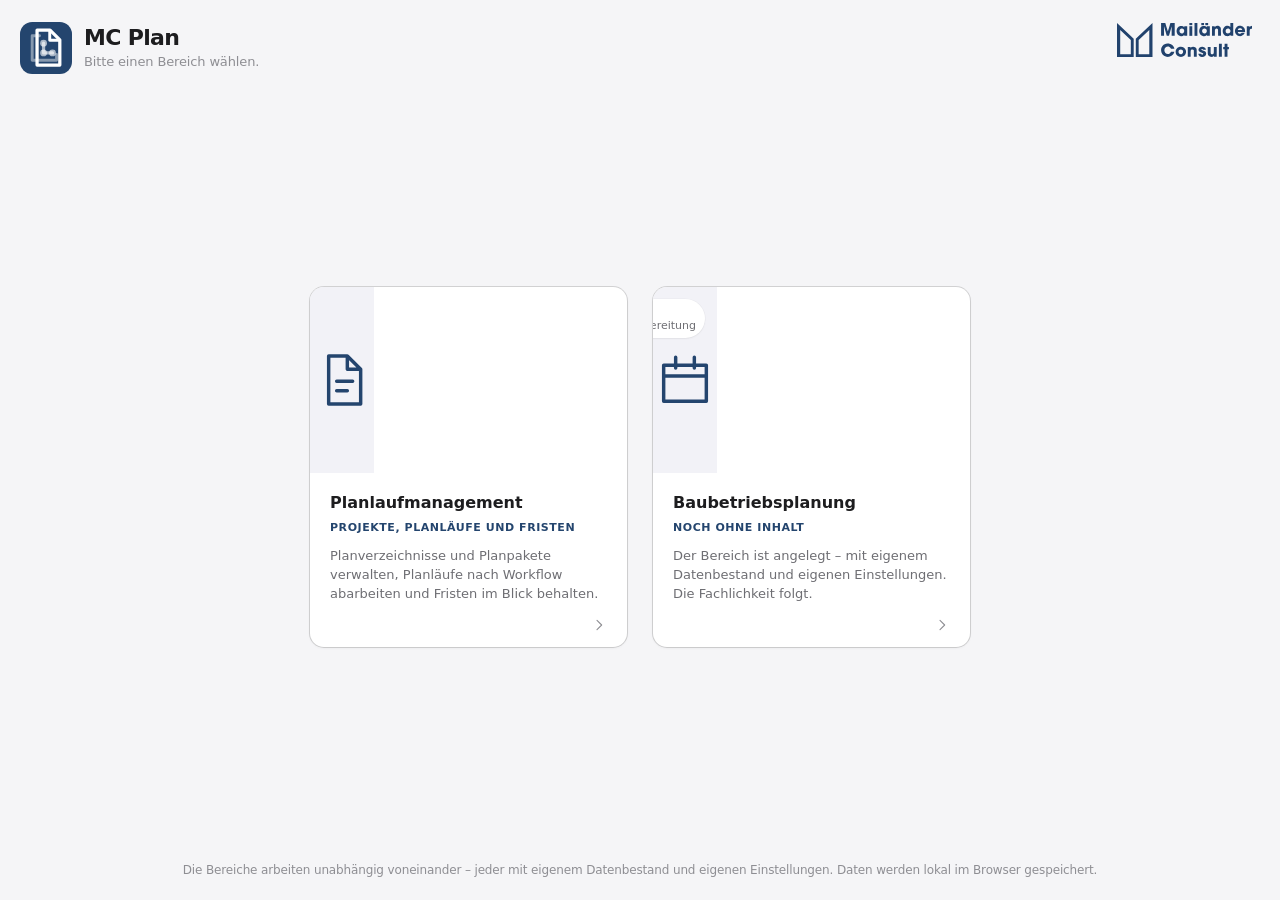
==== commit 6785b1b0: "app/: Build von fa8196d [skip ci]" ====
--- a/app/index.html
+++ b/app/index.html
@@ -14,8 +14,8 @@
     <meta name="apple-mobile-web-app-capable" content="yes" />
     <meta name="apple-mobile-web-app-status-bar-style" content="default" />
     <meta name="apple-mobile-web-app-title" content="MC Plan" />
-    <script type="module" crossorigin src="./assets/index-B1CBzgyx.js"></script>
-    <link rel="stylesheet" crossorigin href="./assets/index-hu7oX903.css">
+    <script type="module" crossorigin src="./assets/index-COVzbNE1.js"></script>
+    <link rel="stylesheet" crossorigin href="./assets/index-BWhRdJWP.css">
   </head>
   <body>
     <div id="root">
--- a/app/assets/index-BWhRdJWP.css
+++ b/app/assets/index-BWhRdJWP.css
@@ -0,0 +1 @@
+:root{--font-ui: -apple-system, BlinkMacSystemFont, "SF Pro Text", "Segoe UI", "Helvetica Neue", Inter, system-ui, sans-serif;--font-mono: ui-monospace, "SF Mono", SFMono-Regular, Menlo, monospace;--bg: #f5f5f7;--bg-elev: #ffffff;--bg-sidebar: rgba(246, 246, 248, .82);--bg-subtle: #fafafc;--bg-hover: rgba(0, 0, 0, .035);--bg-active: rgba(36, 69, 110, .1);--text: #1d1d1f;--text-secondary: #6e6e73;--text-tertiary: #8e8e93;--fill-gruppe: #f2f2f7;--separator: rgba(0, 0, 0, .08);--separator-strong: rgba(0, 0, 0, .14);--accent: #24456e;--accent-hover: #2d5687;--accent-soft: rgba(36, 69, 110, .12);--green: #34c759;--green-soft: rgba(52, 199, 89, .14);--orange: #ff9500;--orange-soft: rgba(255, 149, 0, .16);--red: #ff3b30;--red-soft: rgba(255, 59, 48, .12);--purple: #5856d6;--purple-soft: rgba(88, 86, 214, .12);--gray-soft: rgba(120, 120, 128, .12);--gelb-soft: rgba(255, 204, 0, .16);--gelb-soft-stark: rgba(255, 204, 0, .3);--gelb-text: #8a6100;--gruen-text: #1f7a37;--radius-sm: 6px;--radius: 10px;--radius-lg: 14px;--radius-xl: 18px;--shadow-sm: 0 1px 2px rgba(0, 0, 0, .05), 0 0 0 .5px rgba(0, 0, 0, .04);--shadow: 0 4px 16px rgba(0, 0, 0, .06), 0 0 0 .5px rgba(0, 0, 0, .05);--shadow-lg: 0 24px 60px rgba(0, 0, 0, .18), 0 0 0 .5px rgba(0, 0, 0, .06);--sidebar-w: 244px}*{box-sizing:border-box}html,body,#root{height:100%}body{margin:0;font-family:var(--font-ui);font-size:14px;line-height:1.47;color:var(--text);background:var(--bg);-webkit-font-smoothing:antialiased;-moz-osx-font-smoothing:grayscale;letter-spacing:-.01em}h1,h2,h3,h4{margin:0;font-weight:600;letter-spacing:-.02em}h1{font-size:26px}h2{font-size:19px}h3{font-size:15px}p{margin:0}button,input,select,textarea{font:inherit;color:inherit}a{color:var(--accent);text-decoration:none}a:hover{text-decoration:underline}::selection{background:var(--accent-soft)}.app{display:grid;grid-template-columns:var(--sidebar-w) 1fr;height:100%;overflow:hidden}.sidebar{background:var(--bg-sidebar);backdrop-filter:saturate(180%) blur(20px);-webkit-backdrop-filter:saturate(180%) blur(20px);border-right:1px solid var(--separator);display:flex;flex-direction:column;padding:14px 10px;overflow-y:auto}.sidebar-brand{display:flex;align-items:center;gap:12px;width:100%;padding:8px 10px 20px;border:none;background:none;font:inherit;color:inherit;text-align:left;cursor:pointer;border-radius:var(--radius)}.sidebar-brand:hover strong{color:var(--accent)}.sidebar-brand-text{min-width:0}.sidebar-brand-text strong{display:block;font-size:22px;font-weight:700;letter-spacing:-.03em;line-height:1.15}.sidebar-brand-text span{display:block;font-size:13px;color:var(--text-tertiary);margin-top:2px}.nav-group-label{font-size:11px;font-weight:600;text-transform:uppercase;letter-spacing:.04em;color:var(--text-tertiary);padding:14px 12px 6px}.nav-item{display:flex;align-items:center;gap:9px;width:100%;padding:7px 10px;border:none;background:none;border-radius:7px;cursor:pointer;text-align:left;font-size:13.5px;color:var(--text);transition:background .12s ease}.nav-item:hover{background:var(--bg-hover)}.nav-item.active{background:var(--accent);color:#fff;font-weight:500}.nav-item.active .nav-badge{background:#ffffff3d;color:#fff}.nav-icon{width:17px;text-align:center;flex:none;opacity:.9}.nav-label{flex:1;overflow:hidden;text-overflow:ellipsis;white-space:nowrap}.nav-badge{font-size:11px;font-weight:600;padding:1px 6px;border-radius:20px;background:var(--gray-soft);color:var(--text-secondary)}.nav-badge.alert{background:var(--red);color:#fff}.sidebar-footer{margin-top:auto;padding:12px 10px 2px;font-size:11px;color:var(--text-tertiary)}.main{display:flex;flex-direction:column;overflow:hidden}.topbar{display:flex;align-items:center;gap:14px;padding:14px 28px;background:#ffffffb8;backdrop-filter:saturate(180%) blur(20px);-webkit-backdrop-filter:saturate(180%) blur(20px);border-bottom:1px solid var(--separator);flex:none;min-height:60px}.topbar-title{min-width:0;flex:1}.topbar-title h1{font-size:20px;overflow:hidden;text-overflow:ellipsis;white-space:nowrap}.topbar-title .sub{font-size:12.5px;color:var(--text-secondary)}.topbar-actions{display:flex;gap:8px;align-items:center;flex:none}.topbar-logo{flex:none;display:flex;align-items:center;padding-left:12px}.content{flex:1;overflow-y:auto;padding:0 32px 64px}.content-inner{max-width:1560px;margin:0 auto;padding-top:24px}.stack{display:flex;flex-direction:column;gap:18px}.row{display:flex;align-items:center;gap:10px}.row-between{display:flex;align-items:center;justify-content:space-between;gap:12px}.wrap{flex-wrap:wrap}.spacer{flex:1}.grid{display:grid;gap:16px}.grid-2{grid-template-columns:repeat(auto-fit,minmax(280px,1fr))}.grid-3{grid-template-columns:repeat(auto-fit,minmax(220px,1fr))}.kennzahlen{display:grid;grid-template-columns:repeat(auto-fit,minmax(150px,1fr));border-bottom:1px solid var(--separator)}.kennzahlen>*{display:flex}.kennzahlen .card{box-shadow:none;border-radius:0;background:none;width:100%}.kennzahlen .card+.card{border-left:1px solid var(--separator)}.kennzahlen .card-click:hover{transform:none;box-shadow:none;background:var(--bg-hover)}.grid-4{grid-template-columns:repeat(auto-fit,minmax(190px,1fr))}.card{background:var(--bg-elev);border-radius:var(--radius-lg);box-shadow:var(--shadow-sm);overflow:clip}.card-pad{padding:18px 20px}.card-header{display:flex;align-items:center;justify-content:space-between;gap:12px;padding:14px 20px;border-bottom:1px solid var(--separator)}.card-header h2{font-size:15px}.card-header .sub{font-size:12px;color:var(--text-secondary);margin-top:1px}.card-click{cursor:pointer;transition:transform .14s ease,box-shadow .14s ease;text-align:left;border:none;width:100%;font:inherit;color:inherit;display:block}.card-click:hover{transform:translateY(-1px);box-shadow:var(--shadow)}.card-click:active{transform:translateY(0)}.stat{padding:16px 18px}.stat-value{font-size:30px;font-weight:600;letter-spacing:-.03em;line-height:1.1}.stat-label{font-size:12.5px;color:var(--text-secondary);margin-top:3px}.stat.red .stat-value{color:var(--red)}.stat.orange .stat-value{color:var(--orange)}.stat.green .stat-value{color:var(--green)}.stat.blue .stat-value{color:var(--accent)}.btn{display:inline-flex;align-items:center;justify-content:center;gap:6px;padding:6px 14px;border-radius:980px;border:1px solid transparent;background:var(--gray-soft);color:var(--text);font-size:13px;font-weight:500;cursor:pointer;white-space:nowrap;transition:background .12s ease,opacity .12s ease,transform .08s ease}.btn:hover{background:#78788033}.btn:active{transform:scale(.975)}.btn:disabled{opacity:.4;cursor:not-allowed}.btn-primary{background:var(--accent);color:#fff}.btn-primary:hover{background:var(--accent-hover)}.btn-ghost{background:transparent;color:var(--accent);padding:5px 8px}.btn-ghost:hover{background:var(--accent-soft)}.btn-outline{background:transparent;border-color:var(--separator-strong)}.btn-outline:hover{background:var(--bg-hover)}.btn-danger{background:transparent;color:var(--red)}.btn-danger:hover{background:var(--red-soft)}.btn-sm{padding:3px 10px;font-size:12px}.link-btn{border:none;background:none;padding:0;font:inherit;color:inherit;text-align:left;cursor:pointer}.link-btn:hover{color:var(--accent)}.btn-icon{border:none;padding:5px 8px;border-radius:7px;background:transparent;color:var(--text-secondary);cursor:pointer}.btn-icon:disabled{opacity:.35;cursor:not-allowed}.btn-icon:hover{background:var(--bg-hover);color:var(--text)}.segmented{display:inline-flex;background:#7878801f;border-radius:9px;padding:2px;gap:2px}.segmented button{border:none;background:transparent;padding:5px 13px;border-radius:7px;font-size:13px;font-weight:500;color:var(--text-secondary);cursor:pointer;white-space:nowrap;transition:background .12s ease,color .12s ease}.segmented button:hover{color:var(--text)}.segmented button.active{background:#fff;color:var(--text);box-shadow:0 1px 3px #0000001a,0 0 0 .5px #0000000a}.field{display:flex;flex-direction:column;gap:5px;min-width:0}.field label{font-size:12px;font-weight:500;color:var(--text-secondary)}.field .hint{font-size:11.5px;color:var(--text-tertiary)}.input,.select,.textarea{width:100%;padding:7px 11px;border-radius:var(--radius-sm);border:1px solid var(--separator-strong);background:#fff;font-size:13.5px;transition:border-color .12s ease,box-shadow .12s ease}.input:focus,.select:focus,.textarea:focus{outline:none;border-color:var(--accent);box-shadow:0 0 0 3px var(--accent-soft)}.textarea{resize:vertical;min-height:90px;line-height:1.5}.textarea.mono{font-family:var(--font-mono);font-size:12.5px}.select{appearance:none;padding-right:28px;background-image:url("data:image/svg+xml,%3Csvg xmlns='http://www.w3.org/2000/svg' width='10' height='6' viewBox='0 0 10 6'%3E%3Cpath fill='%236e6e73' d='M5 6 0 0h10z'/%3E%3C/svg%3E");background-repeat:no-repeat;background-position:right 10px center}.form-grid{display:grid;grid-template-columns:repeat(auto-fit,minmax(200px,1fr));gap:14px}.form-grid .full{grid-column:1 / -1}.search{display:flex;align-items:center;gap:7px;background:#7878801a;border-radius:8px;padding:5px 10px;min-width:180px}.search input{border:none;background:none;outline:none;width:100%;font-size:13px}.search span{color:var(--text-tertiary);font-size:12px}.checkbox{display:inline-flex;align-items:center;gap:8px;font-size:13px;cursor:pointer}.checkbox input{width:15px;height:15px;accent-color:var(--accent)}.table-scroll{overflow-x:auto;-webkit-overflow-scrolling:touch}@media(min-width:861px){.table-scroll{overflow-x:clip}}.table{width:100%;border-collapse:collapse;font-size:13.5px}.table th{position:sticky;top:0;z-index:3;background:var(--bg-elev);box-shadow:inset 0 -1px 0 var(--separator);text-align:left;font-size:11.5px;font-weight:600;text-transform:uppercase;letter-spacing:.03em;color:var(--text-tertiary);padding:9px 14px;border-bottom:1px solid var(--separator);white-space:nowrap}.table td{padding:10px 14px;border-bottom:1px solid var(--separator);vertical-align:middle}.table tbody tr:last-child td{border-bottom:none}.table tbody tr.clickable{cursor:pointer}.table tbody tr.clickable:hover{background:var(--bg-hover)}.table .num{font-family:var(--font-mono);font-size:12.5px;color:var(--text-secondary);white-space:nowrap}.table th.zahl,.table td.zahl{text-align:center}.table td.zahl{font-size:15px;font-weight:600;color:var(--text);font-variant-numeric:tabular-nums}.table td.zahl.leer{color:var(--text-tertiary);font-weight:500}.table .right{text-align:right}.table .actions{text-align:right;white-space:nowrap}.list-row{display:flex;align-items:center;gap:12px;padding:11px 20px;border-bottom:1px solid var(--separator)}.list-row:last-child{border-bottom:none}.list-row.clickable{cursor:pointer}.list-row.clickable:hover{background:var(--bg-hover)}.empty{padding:40px 20px;text-align:center;color:var(--text-secondary)}.empty-icon{font-size:30px;opacity:.35;margin-bottom:8px}.empty h3{font-size:14.5px;margin-bottom:4px}.empty p{font-size:13px;margin-bottom:14px}.muted{color:var(--text-secondary)}.tertiary{color:var(--text-tertiary)}.small{font-size:12px}.mono{font-family:var(--font-mono);font-size:12.5px}.truncate{overflow:hidden;text-overflow:ellipsis;white-space:nowrap}.sort-btn{display:inline-flex;align-items:center;gap:4px;border:none;background:none;padding:0;font:inherit;color:inherit;text-transform:inherit;letter-spacing:inherit;cursor:pointer}.sort-btn:hover{color:var(--text)}.sort-pfeil{opacity:0;font-size:10px}.sort-btn:hover .sort-pfeil{opacity:.5}.sort-pfeil.aktiv{opacity:1;color:var(--accent)}.th-inhalt{display:inline-flex;align-items:center;gap:3px}.th-wert{margin-left:2px;padding:1px 5px;border-radius:20px;background:var(--accent-soft);color:var(--accent);text-transform:none;letter-spacing:0;font-size:11px}.filter-btn{display:inline-flex;align-items:center;justify-content:center;width:18px;height:18px;padding:0;border:none;background:none;border-radius:4px;color:var(--text-tertiary);cursor:pointer;opacity:0;transition:opacity .12s ease,background .12s ease}.table th:hover .filter-btn,.filter-btn.offen,.filter-btn.aktiv{opacity:1}.filter-btn:hover{background:var(--bg-hover);color:var(--text)}@media(hover:none){.filter-btn{opacity:.65}.sort-pfeil{opacity:.4}}.filter-btn.aktiv,.filter-btn.offen{color:var(--accent)}.filter-schatten{position:fixed;inset:0;z-index:40}.filter-menu{position:fixed;z-index:41;min-width:170px;max-height:280px;overflow-y:auto;padding:4px;background:var(--bg-elev);border-radius:var(--radius);box-shadow:var(--shadow);border:1px solid var(--separator)}.filter-menu button{display:block;width:100%;padding:6px 10px;border:none;background:none;border-radius:var(--radius-sm);text-align:left;font-size:13px;font-weight:400;text-transform:none;letter-spacing:0;color:var(--text);white-space:nowrap;cursor:pointer}.filter-menu button:hover{background:var(--bg-hover)}.filter-menu button.aktiv{background:var(--accent-soft);color:var(--accent);font-weight:600}.antwort-chip{padding:3px 11px;border-radius:980px;border:1px solid var(--separator-strong);background:#fff;font-size:12.5px;cursor:pointer;transition:background .12s ease,border-color .12s ease,color .12s ease}.antwort-chip:not(.gewaehlt):hover:not(:disabled){border-color:var(--purple);color:var(--purple)}.antwort-chip.gewaehlt{background:var(--purple);border-color:var(--purple);color:#fff}.antwort-chip:disabled{opacity:.5;cursor:default}.stern{cursor:pointer;font-size:16px;line-height:1;color:var(--text-tertiary);padding:2px;border-radius:6px}.stern:hover{background:var(--bg-hover);color:var(--orange)}.stern.aktiv{color:var(--orange)}.bearbeiter{display:flex;align-items:center;gap:8px;width:100%;padding:6px 8px;border:1px solid var(--separator);border-radius:9px;background:#fff9;cursor:pointer;text-align:left;font-size:12.5px}.bearbeiter:hover{background:#fff}.bearbeiter strong{display:block;font-size:12.5px;font-weight:600}.badge{display:inline-flex;align-items:center;gap:5px;padding:2px 9px;border-radius:980px;font-size:11.5px;font-weight:500;white-space:nowrap;background:var(--gray-soft);color:var(--text-secondary)}.badge.green{background:var(--green-soft);color:#248a3d}.badge.orange{background:var(--orange-soft);color:#b26a00}.badge.red{background:var(--red-soft);color:#c9261c}.badge.blue{background:var(--accent-soft);color:var(--accent)}.badge.purple{background:var(--purple-soft);color:var(--purple)}.dot{width:8px;height:8px;border-radius:50%;flex:none;background:var(--text-tertiary)}.dot.green{background:var(--green)}.dot.orange{background:var(--orange)}.dot.red{background:var(--red)}.dot.blue{background:var(--accent)}.role-chip{display:inline-flex;align-items:center;gap:5px;padding:2px 9px;border-radius:980px;font-size:11.5px;font-weight:500;border:1px solid currentColor;background:transparent}.chip-weg{border:none;background:none;padding:0 0 0 2px;margin:0;color:inherit;font-size:13px;line-height:1;cursor:pointer;opacity:.7}.chip-weg:hover{opacity:1}.avatar{width:30px;height:30px;border-radius:50%;display:grid;place-items:center;font-size:11.5px;font-weight:600;background:var(--accent-soft);color:var(--accent);flex:none}.progress{height:5px;border-radius:3px;background:#78788029;overflow:hidden;min-width:60px}.progress>div{height:100%;border-radius:3px;background:var(--accent);transition:width .3s ease}.chain{display:flex;gap:0;overflow-x:auto;padding:4px 0 10px}.chain-node{flex:none;min-width:148px;max-width:180px;background:var(--bg-subtle);border:1px solid var(--separator);border-radius:var(--radius);padding:9px 11px;font-size:12px}.chain-node.current{border-color:var(--accent);box-shadow:0 0 0 3px var(--accent-soft);background:#fff}.chain-node.done{background:var(--green-soft);border-color:transparent}.chain-node.late{background:var(--red-soft);border-color:#ff3b304d}.chain-node .cn-name{font-weight:600;margin-bottom:3px;line-height:1.3}.chain-node .cn-meta{font-size:11px;color:var(--text-secondary)}.chain-arrow{flex:none;display:grid;place-items:center;width:22px;color:var(--text-tertiary);font-size:13px}.chain-node.gateway{border-radius:var(--radius);border-style:dashed}.step-row{display:grid;grid-template-columns:26px 1fr;gap:12px;padding:12px 20px;border-bottom:1px solid var(--separator)}.step-row.mit-aktion{grid-template-columns:26px 1fr auto}.step-anpassen{align-self:start;margin-top:2px}.step-row:last-child{border-bottom:none}.step-row.aktiv{background:#24456e0a}.step-marker{display:flex;flex-direction:column;align-items:center;gap:4px;padding-top:2px}.step-num{width:22px;height:22px;border-radius:50%;display:grid;place-items:center;font-size:11px;font-weight:600;background:var(--gray-soft);color:var(--text-secondary)}.step-num.done{background:var(--green);color:#fff}.step-num.late{background:var(--red);color:#fff}.step-num.current{background:var(--accent);color:#fff}.step-line{flex:1;width:2px;background:var(--separator);border-radius:2px;min-height:6px}.step-body{min-width:0;display:flex;flex-direction:column;gap:7px}.step-title{display:flex;align-items:center;gap:8px;flex-wrap:wrap}.step-title strong{font-size:13.5px;font-weight:600}.table tr.gruppe-zeile td,.table tr.paket-zeile td{background:var(--fill-gruppe);border-top:1px solid var(--separator)}.table tr.gruppe-zeile td{padding-top:9px;padding-bottom:9px}.table tr.gruppe-zeile+tr td{border-top:none}.gruppe-btn{display:flex;align-items:center;gap:9px;padding:0;margin:0;border:none;background:none;font:inherit;color:inherit;text-align:left;cursor:pointer;width:100%}.gruppe-btn:hover strong{color:var(--accent)}.gruppe-btn .chev{color:var(--text-tertiary);display:flex;transition:transform .15s ease}.gruppe-btn.offen .chev{transform:rotate(90deg)}.chev-btn{display:flex;align-items:center;justify-content:center;width:20px;height:20px;flex:0 0 20px;padding:0;margin:0;border:none;border-radius:6px;background:none;color:var(--text-tertiary);cursor:pointer;transition:transform .15s ease,background .15s ease}.chev-btn:hover{background:#0000000d;color:var(--text-primary)}.chev-btn.offen{transform:rotate(90deg)}.chev-vorn{margin-left:-29px}.chev-vorn.offen{transform:rotate(90deg)}.checkbox.buendeln-plan{display:flex;align-items:center;gap:10px;padding:8px 12px;border:1px solid var(--separator);border-radius:var(--radius-sm);cursor:pointer}.checkbox.buendeln-plan:hover{background:var(--bg-hover)}.table tr.unterzeile td{background:#00000004}.table tr.zeile-eingang strong{color:var(--gelb-text)}.table tr.zeile-fertig strong{color:var(--gruen-text)}.badge.gelb{background:var(--gelb-soft-stark);color:var(--gelb-text)}.badge.zusatz{margin-left:6px;font-weight:400}.table tr.zeile-verworfen td{color:var(--text-tertiary)}.table tr.zeile-verworfen strong{font-weight:500;color:var(--text-tertiary)}.step-row.kompakt{padding-top:7px;padding-bottom:7px}.step-row.kompakt .step-num{opacity:.75}.step-aufklappen{display:inline-flex;align-items:center;gap:6px;padding:0;margin:0;border:none;background:none;font:inherit;color:inherit;cursor:pointer;text-align:left}.step-aufklappen:hover strong{color:var(--accent)}.step-aufklappen .chev{color:var(--text-tertiary);transition:transform .15s ease}.step-aufklappen.offen .chev{transform:rotate(90deg)}.step-meta{display:flex;align-items:center;gap:14px;flex-wrap:wrap;font-size:12.5px;color:var(--text-secondary)}.step-meta b{font-weight:500;color:var(--text)}.step-actions{display:flex;align-items:center;gap:6px;flex-wrap:wrap}.overlay{position:fixed;inset:0;background:#00000047;-webkit-backdrop-filter:blur(2px);backdrop-filter:blur(2px);display:grid;place-items:center;padding:24px;z-index:100;animation:fade .15s ease}.modal{background:var(--bg-elev);border-radius:var(--radius-xl);box-shadow:var(--shadow-lg);width:min(680px,100%);max-height:calc(100vh - 48px);display:flex;flex-direction:column;animation:pop .18s cubic-bezier(.32,.72,0,1)}.modal.wide{width:min(940px,100%)}.modal-header{display:flex;align-items:flex-start;justify-content:space-between;gap:12px;padding:18px 22px 14px;border-bottom:1px solid var(--separator)}.modal-header h2{font-size:17px}.modal-header .sub{font-size:12.5px;color:var(--text-secondary);margin-top:2px}.modal-body{padding:20px 22px;overflow-y:auto}.modal-footer{display:flex;justify-content:flex-end;gap:8px;padding:14px 22px;border-top:1px solid var(--separator);background:var(--bg-subtle);border-radius:0 0 var(--radius-xl) var(--radius-xl)}@keyframes fade{0%{opacity:0}to{opacity:1}}@keyframes pop{0%{opacity:0;transform:scale(.97) translateY(6px)}to{opacity:1;transform:none}}.toast-wrap{position:fixed;bottom:22px;left:50%;transform:translate(-50%);z-index:200;display:flex;flex-direction:column;gap:8px}.toast{background:#1e1e20eb;-webkit-backdrop-filter:blur(12px);backdrop-filter:blur(12px);color:#fff;padding:9px 18px;border-radius:980px;font-size:13px;box-shadow:var(--shadow);animation:pop .2s ease}.callout{display:flex;gap:10px;padding:11px 14px;border-radius:var(--radius);background:var(--accent-soft);font-size:12.5px;line-height:1.5}.callout.warn{background:var(--orange-soft)}.callout.error{background:var(--red-soft)}.callout .callout-icon{flex:none}.divider{height:1px;background:var(--separator);margin:4px 0}.kv{display:grid;grid-template-columns:130px 1fr;gap:6px 14px;font-size:13.5px}.kv dt{color:var(--text-secondary);font-size:12.5px}.kv dd{margin:0}.kv-breit{grid-template-columns:190px 1fr}.mail-vorschau{white-space:pre-wrap;font-family:inherit;font-size:13.5px;margin:10px 0 0;color:var(--text-secondary)}.tabs{display:flex;flex-wrap:wrap;gap:2px;border-bottom:1px solid var(--separator)}.tab-plus{display:inline-flex;align-items:center;justify-content:center;padding:9px 10px;margin-bottom:-1px;border:none;background:none;border-radius:8px 8px 0 0;color:var(--text-tertiary);cursor:pointer}.tab-plus svg{flex:none}.tab-plus:hover{background:var(--bg-hover);color:var(--accent)}.tabs button{border:none;background:none;padding:9px 14px;font-size:13.5px;font-weight:500;color:var(--text-secondary);cursor:pointer;border-bottom:2px solid transparent;margin-bottom:-1px;white-space:nowrap;transition:color .12s ease}.tabs button:hover{color:var(--text)}.tabs button.active{color:var(--accent);border-bottom-color:var(--accent)}.drop-zone{border:1.5px dashed var(--separator-strong);border-radius:var(--radius-lg);padding:26px;text-align:center;color:var(--text-secondary);font-size:13px;transition:border-color .15s ease,background .15s ease;cursor:pointer}.drop-zone:hover,.drop-zone.over{border-color:var(--accent);background:var(--accent-soft);color:var(--accent)}.start{height:100%;overflow-y:auto;display:flex;flex-direction:column}.start-inner{width:100%;display:flex;flex-direction:column;flex:1}.start-kopf{display:flex;align-items:center;gap:12px;width:100%;margin:0 0 auto;padding:22px 28px 24px 20px}.start-kopf-text{flex:1;min-width:0}.start-kopf-text h1{margin:0;font-size:22px;font-weight:700;letter-spacing:-.03em;line-height:1.15}.start-kopf-text p{margin:2px 0 0;font-size:13px;color:var(--text-tertiary)}.start-logo{flex:none;align-self:flex-start;margin-top:1px}.start-kacheln{display:grid;grid-template-columns:repeat(2,minmax(0,1fr));gap:26px;align-items:stretch;width:100%;max-width:660px;margin:0 auto}.bereich-kachel{display:flex;flex-direction:column;padding:0;overflow:hidden;border:none;background:var(--bg-elev);border-radius:var(--radius-lg);box-shadow:0 1px 3px #0000000f,0 0 0 1px var(--separator-strong);font:inherit;color:inherit;text-align:left;cursor:pointer;transition:transform .12s ease,box-shadow .12s ease}.bereich-kachel:hover{transform:translateY(-2px);box-shadow:0 6px 18px #00000014,0 0 0 1px var(--separator-strong)}.bereich-kachel:active{transform:translateY(0)}.bereich-kachel-bild{position:relative;flex:none;height:186px;display:flex;align-items:center;justify-content:center;background:var(--fill-gruppe);color:var(--accent)}.bereich-kachel:hover .bereich-kachel-bild{background:var(--accent-soft)}.bereich-kachel-marke{position:absolute;top:12px;right:12px;padding:3px 9px;border-radius:20px;background:var(--bg-elev);box-shadow:var(--shadow-sm);font-size:11px;color:var(--text-secondary)}.bereich-kachel-inhalt{flex:1;display:flex;flex-direction:column;padding:18px 20px 14px}.bereich-kachel-titel{font-size:16px;font-weight:600}.bereich-kachel-sub{margin-top:5px;font-size:11px;font-weight:600;text-transform:uppercase;letter-spacing:.05em;color:var(--accent)}.bereich-kachel-text{margin-top:10px;font-size:13px;color:var(--text-secondary)}.bereich-kachel-pfeil{margin-top:auto;padding-top:14px;align-self:flex-end;display:flex;color:var(--text-tertiary)}.bereich-kachel:hover .bereich-kachel-pfeil{color:var(--accent)}.start-fuss{margin:auto 0 0;padding:26px 20px 20px;font-size:12px;color:var(--text-tertiary);text-align:center}.bereich-wechsel{display:flex;align-items:center;justify-content:center;gap:6px;width:100%;margin-top:10px;padding:7px 10px;border:1px solid var(--separator-strong);border-radius:7px;background:none;font:inherit;font-size:12.5px;color:var(--text-secondary);cursor:pointer}.bereich-wechsel:hover{background:var(--bg-hover);color:var(--accent)}@media(max-width:720px){.start-kopf{padding:16px 16px 20px}.start-kacheln{max-width:none;padding:0 16px;grid-template-columns:minmax(0,1fr);gap:14px}.bereich-kachel-bild{height:128px}.bereich-kachel-bild svg{width:46px;height:46px}.start-logo{display:none}.start-fuss{padding:20px 16px 16px;text-align:left}}@media(max-width:640px){.grid-3,.grid-4{grid-template-columns:repeat(2,minmax(0,1fr));gap:10px}.grid-2{grid-template-columns:minmax(0,1fr)}.stat{padding:12px 14px}.stat-value{font-size:24px}.stat-label{font-size:11.5px}.table-scroll .table:not(.table-stack){min-width:520px}.table .col-optional{display:none}.table-stack,.table-stack tbody,.table-stack tr,.table-stack td{display:block;width:100%}.table-stack thead{display:none}.table-stack tr{padding:12px 16px;border-bottom:1px solid var(--separator)}.table-stack tr:last-child{border-bottom:none}.table-stack td{border:none;padding:2px 0}.table-stack td.actions{display:flex;gap:8px;flex-wrap:wrap;padding-top:10px;text-align:left}.table-stack td.actions .btn{flex:1 1 auto}.table-stack td.actions .btn-haken{flex:0 0 auto;min-width:64px}.card-header{padding:12px 16px;flex-wrap:wrap}.card-pad{padding:14px 16px}.list-row{padding:10px 16px;flex-wrap:wrap}.step-row{padding:12px 16px}.table th,.table td{padding:9px 12px}.modal{max-height:calc(100vh - 24px);border-radius:var(--radius-lg)}.modal-header,.modal-body,.modal-footer{padding-left:16px;padding-right:16px}.modal-footer{flex-wrap:wrap;border-radius:0 0 var(--radius-lg) var(--radius-lg)}.overlay{padding:12px}.form-grid{grid-template-columns:minmax(0,1fr)}.segmented{width:100%;overflow-x:auto}.search{width:100%}.topbar-title h1{font-size:17px}.content{padding-bottom:48px}}@media(max-width:860px){.app{grid-template-columns:1fr}.sidebar{position:fixed;inset:0 auto 0 0;width:var(--sidebar-w);z-index:90;transform:translate(-100%);transition:transform .2s ease}.sidebar.open{transform:none;box-shadow:var(--shadow-lg)}.content{padding:0 16px 60px}.content-inner{padding-top:18px}.topbar{padding:12px 16px}.topbar-logo{display:none}.tabs{flex-wrap:nowrap;overflow-x:auto}.kv{grid-template-columns:1fr;gap:2px 0}.kv dd{margin-bottom:8px}}@media(min-width:861px){.menu-toggle{display:none}}:root[data-farbmodus=kontrast]{--green: #00786a;--green-soft: rgba(0, 120, 106, .16);--orange: #a86800;--orange-soft: rgba(168, 104, 0, .18);--red: #b0007a;--red-soft: rgba(176, 0, 122, .14);--purple: #4b3ea8;--purple-soft: rgba(75, 62, 168, .16);--text-secondary: #46464c;--text-tertiary: #56565d;--separator: rgba(0, 0, 0, .18);--separator-strong: rgba(0, 0, 0, .34);--accent-soft: rgba(36, 69, 110, .16);--bg-active: rgba(36, 69, 110, .18);--gray-soft: rgba(90, 90, 100, .18);--gelb-soft: rgba(255, 214, 51, .28);--gelb-soft-stark: rgba(255, 214, 51, .5);--gelb-text: #5c4100;--gruen-text: #00594c}:root[data-farbmodus=kontrast] .badge{border:1px solid currentColor;font-weight:600}:root[data-farbmodus=kontrast] .badge.green{color:#005a4f}:root[data-farbmodus=kontrast] .badge.orange{color:#7d4d00}:root[data-farbmodus=kontrast] .badge.red{color:#8a0060}:root[data-farbmodus=kontrast] .badge.blue{color:var(--accent)}:root[data-farbmodus=kontrast] .badge.purple{color:#3a3087}:root[data-farbmodus=kontrast] .badge.gelb{color:var(--gelb-text)}:root[data-farbmodus=kontrast] .dot{box-shadow:0 0 0 1px #00000059}:root[data-farbmodus=kontrast] .chain-node.late{border-color:var(--red)}:root[data-farbmodus=kontrast] .chain-node.done{border-color:var(--green)}:root[data-farbmodus=kontrast] .progress{background:#0000001f}:root[data-farbmodus=kontrast] .stern.aktiv{color:var(--accent)}
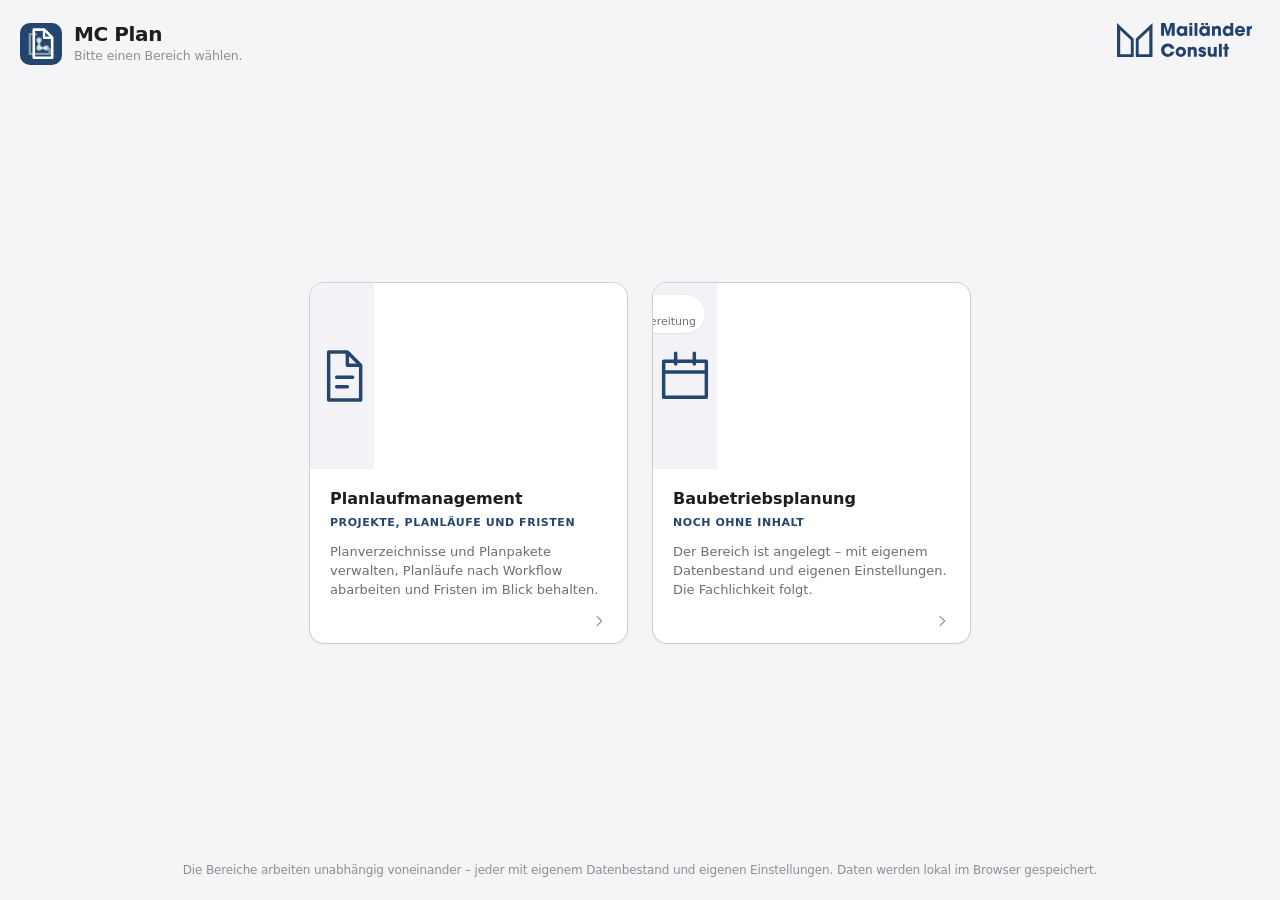
==== commit 4d05197e: "app/: Build von 01bd065 [skip ci]" ====
--- a/app/index.html
+++ b/app/index.html
@@ -14,8 +14,8 @@
     <meta name="apple-mobile-web-app-capable" content="yes" />
     <meta name="apple-mobile-web-app-status-bar-style" content="default" />
     <meta name="apple-mobile-web-app-title" content="MC Plan" />
-    <script type="module" crossorigin src="./assets/index-COVzbNE1.js"></script>
-    <link rel="stylesheet" crossorigin href="./assets/index-BWhRdJWP.css">
+    <script type="module" crossorigin src="./assets/index-CZiLDUbf.js"></script>
+    <link rel="stylesheet" crossorigin href="./assets/index-DSi8R-vI.css">
   </head>
   <body>
     <div id="root">
--- a/app/assets/index-DSi8R-vI.css
+++ b/app/assets/index-DSi8R-vI.css
@@ -0,0 +1 @@
+:root{--font-ui: -apple-system, BlinkMacSystemFont, "SF Pro Text", "Segoe UI", "Helvetica Neue", Inter, system-ui, sans-serif;--font-mono: ui-monospace, "SF Mono", SFMono-Regular, Menlo, monospace;--bg: #f5f5f7;--bg-elev: #ffffff;--bg-sidebar: rgba(246, 246, 248, .82);--bg-subtle: #fafafc;--bg-hover: rgba(0, 0, 0, .035);--bg-active: rgba(36, 69, 110, .1);--text: #1d1d1f;--text-secondary: #6e6e73;--text-tertiary: #8e8e93;--fill-gruppe: #f2f2f7;--separator: rgba(0, 0, 0, .08);--separator-strong: rgba(0, 0, 0, .14);--accent: #24456e;--accent-hover: #2d5687;--accent-soft: rgba(36, 69, 110, .12);--green: #34c759;--green-soft: rgba(52, 199, 89, .14);--orange: #ff9500;--orange-soft: rgba(255, 149, 0, .16);--red: #ff3b30;--red-soft: rgba(255, 59, 48, .12);--purple: #5856d6;--purple-soft: rgba(88, 86, 214, .12);--gray-soft: rgba(120, 120, 128, .12);--gelb-soft: rgba(255, 204, 0, .16);--gelb-soft-stark: rgba(255, 204, 0, .3);--gelb-text: #8a6100;--gruen-text: #1f7a37;--radius-sm: 6px;--radius: 10px;--radius-lg: 14px;--radius-xl: 18px;--shadow-sm: 0 1px 2px rgba(0, 0, 0, .05), 0 0 0 .5px rgba(0, 0, 0, .04);--shadow: 0 4px 16px rgba(0, 0, 0, .06), 0 0 0 .5px rgba(0, 0, 0, .05);--shadow-lg: 0 24px 60px rgba(0, 0, 0, .18), 0 0 0 .5px rgba(0, 0, 0, .06);--sidebar-w: 244px}*{box-sizing:border-box}html,body,#root{height:100%}body{margin:0;font-family:var(--font-ui);font-size:14px;line-height:1.47;color:var(--text);background:var(--bg);-webkit-font-smoothing:antialiased;-moz-osx-font-smoothing:grayscale;letter-spacing:-.01em}h1,h2,h3,h4{margin:0;font-weight:600;letter-spacing:-.02em}h1{font-size:26px}h2{font-size:19px}h3{font-size:15px}p{margin:0}button,input,select,textarea{font:inherit;color:inherit}a{color:var(--accent);text-decoration:none}a:hover{text-decoration:underline}::selection{background:var(--accent-soft)}.app{display:grid;grid-template-columns:var(--sidebar-w) 1fr;height:100%;overflow:hidden}.sidebar{background:var(--bg-sidebar);backdrop-filter:saturate(180%) blur(20px);-webkit-backdrop-filter:saturate(180%) blur(20px);border-right:1px solid var(--separator);display:flex;flex-direction:column;padding:14px 10px;overflow-y:auto}.sidebar-brand{display:flex;align-items:center;gap:12px;width:100%;padding:0 10px 16px;border:none;background:none;font:inherit;color:inherit;text-align:left;cursor:pointer;border-radius:var(--radius)}.sidebar-brand:hover strong{color:var(--accent)}.sidebar-brand-text{min-width:0}.sidebar-brand-text strong{display:block;font-size:20px;font-weight:600;letter-spacing:-.02em}.sidebar-brand-text span{display:block;font-size:12.5px;color:var(--text-tertiary)}.nav-group-label{font-size:11px;font-weight:600;text-transform:uppercase;letter-spacing:.04em;color:var(--text-tertiary);padding:14px 12px 6px}.nav-item{display:flex;align-items:center;gap:9px;width:100%;padding:7px 10px;border:none;background:none;border-radius:7px;cursor:pointer;text-align:left;font-size:13.5px;color:var(--text);transition:background .12s ease}.nav-item:hover{background:var(--bg-hover)}.nav-item.active{background:var(--accent);color:#fff;font-weight:500}.nav-item.active .nav-badge{background:#ffffff3d;color:#fff}.nav-icon{width:17px;text-align:center;flex:none;opacity:.9}.nav-label{flex:1;overflow:hidden;text-overflow:ellipsis;white-space:nowrap}.nav-badge{font-size:11px;font-weight:600;padding:1px 6px;border-radius:20px;background:var(--gray-soft);color:var(--text-secondary)}.nav-badge.alert{background:var(--red);color:#fff}.sidebar-footer{margin-top:auto;padding:12px 10px 2px;font-size:11px;color:var(--text-tertiary)}.main{display:flex;flex-direction:column;overflow:hidden}.topbar{display:flex;align-items:center;gap:14px;padding:14px 28px;background:#ffffffb8;backdrop-filter:saturate(180%) blur(20px);-webkit-backdrop-filter:saturate(180%) blur(20px);border-bottom:1px solid var(--separator);flex:none;min-height:60px}.topbar-title{min-width:0;flex:1}.topbar-title h1{font-size:20px;overflow:hidden;text-overflow:ellipsis;white-space:nowrap}.topbar-title .sub{font-size:12.5px;color:var(--text-secondary)}.topbar-actions{display:flex;gap:8px;align-items:center;flex:none}.topbar-logo{flex:none;display:flex;align-items:center;padding-left:12px}.content{flex:1;overflow-y:auto;padding:0 32px 64px}.content-inner{max-width:1560px;margin:0 auto;padding-top:24px}.stack{display:flex;flex-direction:column;gap:18px}.row{display:flex;align-items:center;gap:10px}.row-between{display:flex;align-items:center;justify-content:space-between;gap:12px}.wrap{flex-wrap:wrap}.spacer{flex:1}.grid{display:grid;gap:16px}.grid-2{grid-template-columns:repeat(auto-fit,minmax(280px,1fr))}.grid-3{grid-template-columns:repeat(auto-fit,minmax(220px,1fr))}.kennzahlen{display:grid;grid-template-columns:repeat(auto-fit,minmax(150px,1fr));border-bottom:1px solid var(--separator)}.kennzahlen>*{display:flex}.kennzahlen .card{box-shadow:none;border-radius:0;background:none;width:100%}.kennzahlen .card+.card{border-left:1px solid var(--separator)}.kennzahlen .card-click:hover{transform:none;box-shadow:none;background:var(--bg-hover)}.grid-4{grid-template-columns:repeat(auto-fit,minmax(190px,1fr))}.card{background:var(--bg-elev);border-radius:var(--radius-lg);box-shadow:var(--shadow-sm);overflow:clip}.card-pad{padding:18px 20px}.card-header{display:flex;align-items:center;justify-content:space-between;gap:12px;padding:14px 20px;border-bottom:1px solid var(--separator)}.card-header h2{font-size:15px}.card-header .sub{font-size:12px;color:var(--text-secondary);margin-top:1px}.card-click{cursor:pointer;transition:transform .14s ease,box-shadow .14s ease;text-align:left;border:none;width:100%;font:inherit;color:inherit;display:block}.card-click:hover{transform:translateY(-1px);box-shadow:var(--shadow)}.card-click:active{transform:translateY(0)}.stat{padding:16px 18px}.stat-value{font-size:30px;font-weight:600;letter-spacing:-.03em;line-height:1.1}.stat-label{font-size:12.5px;color:var(--text-secondary);margin-top:3px}.stat.red .stat-value{color:var(--red)}.stat.orange .stat-value{color:var(--orange)}.stat.green .stat-value{color:var(--green)}.stat.blue .stat-value{color:var(--accent)}.btn{display:inline-flex;align-items:center;justify-content:center;gap:6px;padding:6px 14px;border-radius:980px;border:1px solid transparent;background:var(--gray-soft);color:var(--text);font-size:13px;font-weight:500;cursor:pointer;white-space:nowrap;transition:background .12s ease,opacity .12s ease,transform .08s ease}.btn:hover{background:#78788033}.btn:active{transform:scale(.975)}.btn:disabled{opacity:.4;cursor:not-allowed}.btn-primary{background:var(--accent);color:#fff}.btn-primary:hover{background:var(--accent-hover)}.btn-ghost{background:transparent;color:var(--accent);padding:5px 8px}.btn-ghost:hover{background:var(--accent-soft)}.btn-outline{background:transparent;border-color:var(--separator-strong)}.btn-outline:hover{background:var(--bg-hover)}.btn-danger{background:transparent;color:var(--red)}.btn-danger:hover{background:var(--red-soft)}.btn-sm{padding:3px 10px;font-size:12px}.link-btn{border:none;background:none;padding:0;font:inherit;color:inherit;text-align:left;cursor:pointer}.link-btn:hover{color:var(--accent)}.btn-icon{border:none;padding:5px 8px;border-radius:7px;background:transparent;color:var(--text-secondary);cursor:pointer}.btn-icon:disabled{opacity:.35;cursor:not-allowed}.btn-icon:hover{background:var(--bg-hover);color:var(--text)}.segmented{display:inline-flex;background:#7878801f;border-radius:9px;padding:2px;gap:2px}.segmented button{border:none;background:transparent;padding:5px 13px;border-radius:7px;font-size:13px;font-weight:500;color:var(--text-secondary);cursor:pointer;white-space:nowrap;transition:background .12s ease,color .12s ease}.segmented button:hover{color:var(--text)}.segmented button.active{background:#fff;color:var(--text);box-shadow:0 1px 3px #0000001a,0 0 0 .5px #0000000a}.field{display:flex;flex-direction:column;gap:5px;min-width:0}.field label{font-size:12px;font-weight:500;color:var(--text-secondary)}.field .hint{font-size:11.5px;color:var(--text-tertiary)}.input,.select,.textarea{width:100%;padding:7px 11px;border-radius:var(--radius-sm);border:1px solid var(--separator-strong);background:#fff;font-size:13.5px;transition:border-color .12s ease,box-shadow .12s ease}.input:focus,.select:focus,.textarea:focus{outline:none;border-color:var(--accent);box-shadow:0 0 0 3px var(--accent-soft)}.textarea{resize:vertical;min-height:90px;line-height:1.5}.textarea.mono{font-family:var(--font-mono);font-size:12.5px}.select{appearance:none;padding-right:28px;background-image:url("data:image/svg+xml,%3Csvg xmlns='http://www.w3.org/2000/svg' width='10' height='6' viewBox='0 0 10 6'%3E%3Cpath fill='%236e6e73' d='M5 6 0 0h10z'/%3E%3C/svg%3E");background-repeat:no-repeat;background-position:right 10px center}.form-grid{display:grid;grid-template-columns:repeat(auto-fit,minmax(200px,1fr));gap:14px}.form-grid .full{grid-column:1 / -1}.search{display:flex;align-items:center;gap:7px;background:#7878801a;border-radius:8px;padding:5px 10px;min-width:180px}.search input{border:none;background:none;outline:none;width:100%;font-size:13px}.search span{color:var(--text-tertiary);font-size:12px}.checkbox{display:inline-flex;align-items:center;gap:8px;font-size:13px;cursor:pointer}.checkbox input{width:15px;height:15px;accent-color:var(--accent)}.table-scroll{overflow-x:auto;-webkit-overflow-scrolling:touch}@media(min-width:861px){.table-scroll{overflow-x:clip}}.table{width:100%;border-collapse:collapse;font-size:13.5px}.table th{position:sticky;top:0;z-index:3;background:var(--bg-elev);box-shadow:inset 0 -1px 0 var(--separator);text-align:left;font-size:11.5px;font-weight:600;text-transform:uppercase;letter-spacing:.03em;color:var(--text-tertiary);padding:9px 14px;border-bottom:1px solid var(--separator);white-space:nowrap}.table td{padding:10px 14px;border-bottom:1px solid var(--separator);vertical-align:middle}.table tbody tr:last-child td{border-bottom:none}.table tbody tr.clickable{cursor:pointer}.table tbody tr.clickable:hover{background:var(--bg-hover)}.table .num{font-family:var(--font-mono);font-size:12.5px;color:var(--text-secondary);white-space:nowrap}.table th.zahl,.table td.zahl{text-align:center}.table td.zahl{font-size:15px;font-weight:600;color:var(--text);font-variant-numeric:tabular-nums}.table td.zahl.leer{color:var(--text-tertiary);font-weight:500}.table .right{text-align:right}.table .actions{text-align:right;white-space:nowrap}.list-row{display:flex;align-items:center;gap:12px;padding:11px 20px;border-bottom:1px solid var(--separator)}.list-row:last-child{border-bottom:none}.list-row.clickable{cursor:pointer}.list-row.clickable:hover{background:var(--bg-hover)}.empty{padding:40px 20px;text-align:center;color:var(--text-secondary)}.empty-icon{font-size:30px;opacity:.35;margin-bottom:8px}.empty h3{font-size:14.5px;margin-bottom:4px}.empty p{font-size:13px;margin-bottom:14px}.muted{color:var(--text-secondary)}.tertiary{color:var(--text-tertiary)}.small{font-size:12px}.mono{font-family:var(--font-mono);font-size:12.5px}.truncate{overflow:hidden;text-overflow:ellipsis;white-space:nowrap}.sort-btn{display:inline-flex;align-items:center;gap:4px;border:none;background:none;padding:0;font:inherit;color:inherit;text-transform:inherit;letter-spacing:inherit;cursor:pointer}.sort-btn:hover{color:var(--text)}.sort-pfeil{opacity:0;font-size:10px}.sort-btn:hover .sort-pfeil{opacity:.5}.sort-pfeil.aktiv{opacity:1;color:var(--accent)}.th-inhalt{display:inline-flex;align-items:center;gap:3px}.th-wert{margin-left:2px;padding:1px 5px;border-radius:20px;background:var(--accent-soft);color:var(--accent);text-transform:none;letter-spacing:0;font-size:11px}.filter-btn{display:inline-flex;align-items:center;justify-content:center;width:18px;height:18px;padding:0;border:none;background:none;border-radius:4px;color:var(--text-tertiary);cursor:pointer;opacity:0;transition:opacity .12s ease,background .12s ease}.table th:hover .filter-btn,.filter-btn.offen,.filter-btn.aktiv{opacity:1}.filter-btn:hover{background:var(--bg-hover);color:var(--text)}@media(hover:none){.filter-btn{opacity:.65}.sort-pfeil{opacity:.4}}.filter-btn.aktiv,.filter-btn.offen{color:var(--accent)}.filter-schatten{position:fixed;inset:0;z-index:40}.filter-menu{position:fixed;z-index:41;min-width:170px;max-height:280px;overflow-y:auto;padding:4px;background:var(--bg-elev);border-radius:var(--radius);box-shadow:var(--shadow);border:1px solid var(--separator)}.filter-menu button{display:block;width:100%;padding:6px 10px;border:none;background:none;border-radius:var(--radius-sm);text-align:left;font-size:13px;font-weight:400;text-transform:none;letter-spacing:0;color:var(--text);white-space:nowrap;cursor:pointer}.filter-menu button:hover{background:var(--bg-hover)}.filter-menu button.aktiv{background:var(--accent-soft);color:var(--accent);font-weight:600}.antwort-chip{padding:3px 11px;border-radius:980px;border:1px solid var(--separator-strong);background:#fff;font-size:12.5px;cursor:pointer;transition:background .12s ease,border-color .12s ease,color .12s ease}.antwort-chip:not(.gewaehlt):hover:not(:disabled){border-color:var(--purple);color:var(--purple)}.antwort-chip.gewaehlt{background:var(--purple);border-color:var(--purple);color:#fff}.antwort-chip:disabled{opacity:.5;cursor:default}.stern{cursor:pointer;font-size:16px;line-height:1;color:var(--text-tertiary);padding:2px;border-radius:6px}.stern:hover{background:var(--bg-hover);color:var(--orange)}.stern.aktiv{color:var(--orange)}.bearbeiter{display:flex;align-items:center;gap:8px;width:100%;padding:6px 8px;border:1px solid var(--separator);border-radius:9px;background:#fff9;cursor:pointer;text-align:left;font-size:12.5px}.bearbeiter:hover{background:#fff}.bearbeiter strong{display:block;font-size:12.5px;font-weight:600}.badge{display:inline-flex;align-items:center;gap:5px;padding:2px 9px;border-radius:980px;font-size:11.5px;font-weight:500;white-space:nowrap;background:var(--gray-soft);color:var(--text-secondary)}.badge.green{background:var(--green-soft);color:#248a3d}.badge.orange{background:var(--orange-soft);color:#b26a00}.badge.red{background:var(--red-soft);color:#c9261c}.badge.blue{background:var(--accent-soft);color:var(--accent)}.badge.purple{background:var(--purple-soft);color:var(--purple)}.dot{width:8px;height:8px;border-radius:50%;flex:none;background:var(--text-tertiary)}.dot.green{background:var(--green)}.dot.orange{background:var(--orange)}.dot.red{background:var(--red)}.dot.blue{background:var(--accent)}.role-chip{display:inline-flex;align-items:center;gap:5px;padding:2px 9px;border-radius:980px;font-size:11.5px;font-weight:500;border:1px solid currentColor;background:transparent}.chip-weg{border:none;background:none;padding:0 0 0 2px;margin:0;color:inherit;font-size:13px;line-height:1;cursor:pointer;opacity:.7}.chip-weg:hover{opacity:1}.avatar{width:30px;height:30px;border-radius:50%;display:grid;place-items:center;font-size:11.5px;font-weight:600;background:var(--accent-soft);color:var(--accent);flex:none}.progress{height:5px;border-radius:3px;background:#78788029;overflow:hidden;min-width:60px}.progress>div{height:100%;border-radius:3px;background:var(--accent);transition:width .3s ease}.chain{display:flex;gap:0;overflow-x:auto;padding:4px 0 10px}.chain-node{flex:none;min-width:148px;max-width:180px;background:var(--bg-subtle);border:1px solid var(--separator);border-radius:var(--radius);padding:9px 11px;font-size:12px}.chain-node.current{border-color:var(--accent);box-shadow:0 0 0 3px var(--accent-soft);background:#fff}.chain-node.done{background:var(--green-soft);border-color:transparent}.chain-node.late{background:var(--red-soft);border-color:#ff3b304d}.chain-node .cn-name{font-weight:600;margin-bottom:3px;line-height:1.3}.chain-node .cn-meta{font-size:11px;color:var(--text-secondary)}.chain-arrow{flex:none;display:grid;place-items:center;width:22px;color:var(--text-tertiary);font-size:13px}.chain-node.gateway{border-radius:var(--radius);border-style:dashed}.step-row{display:grid;grid-template-columns:26px 1fr;gap:12px;padding:12px 20px;border-bottom:1px solid var(--separator)}.step-row.mit-aktion{grid-template-columns:26px 1fr auto}.step-anpassen{align-self:start;margin-top:2px}.step-row:last-child{border-bottom:none}.step-row.aktiv{background:#24456e0a}.step-marker{display:flex;flex-direction:column;align-items:center;gap:4px;padding-top:2px}.step-num{width:22px;height:22px;border-radius:50%;display:grid;place-items:center;font-size:11px;font-weight:600;background:var(--gray-soft);color:var(--text-secondary)}.step-num.done{background:var(--green);color:#fff}.step-num.late{background:var(--red);color:#fff}.step-num.current{background:var(--accent);color:#fff}.step-line{flex:1;width:2px;background:var(--separator);border-radius:2px;min-height:6px}.step-body{min-width:0;display:flex;flex-direction:column;gap:7px}.step-title{display:flex;align-items:center;gap:8px;flex-wrap:wrap}.step-title strong{font-size:13.5px;font-weight:600}.table tr.gruppe-zeile td,.table tr.paket-zeile td{background:var(--fill-gruppe);border-top:1px solid var(--separator)}.table tr.gruppe-zeile td{padding-top:9px;padding-bottom:9px}.table tr.gruppe-zeile+tr td{border-top:none}.gruppe-btn{display:flex;align-items:center;gap:9px;padding:0;margin:0;border:none;background:none;font:inherit;color:inherit;text-align:left;cursor:pointer;width:100%}.gruppe-btn:hover strong{color:var(--accent)}.gruppe-btn .chev{color:var(--text-tertiary);display:flex;transition:transform .15s ease}.gruppe-btn.offen .chev{transform:rotate(90deg)}.chev-btn{display:flex;align-items:center;justify-content:center;width:20px;height:20px;flex:0 0 20px;padding:0;margin:0;border:none;border-radius:6px;background:none;color:var(--text-tertiary);cursor:pointer;transition:transform .15s ease,background .15s ease}.chev-btn:hover{background:#0000000d;color:var(--text-primary)}.chev-btn.offen{transform:rotate(90deg)}.chev-vorn{margin-left:-29px}.chev-vorn.offen{transform:rotate(90deg)}.checkbox.buendeln-plan{display:flex;align-items:center;gap:10px;padding:8px 12px;border:1px solid var(--separator);border-radius:var(--radius-sm);cursor:pointer}.checkbox.buendeln-plan:hover{background:var(--bg-hover)}.table tr.unterzeile td{background:#00000004}.table tr.zeile-eingang strong{color:var(--gelb-text)}.table tr.zeile-fertig strong{color:var(--gruen-text)}.badge.gelb{background:var(--gelb-soft-stark);color:var(--gelb-text)}.badge.zusatz{margin-left:6px;font-weight:400}.table tr.zeile-verworfen td{color:var(--text-tertiary)}.table tr.zeile-verworfen strong{font-weight:500;color:var(--text-tertiary)}.step-row.kompakt{padding-top:7px;padding-bottom:7px}.step-row.kompakt .step-num{opacity:.75}.step-aufklappen{display:inline-flex;align-items:center;gap:6px;padding:0;margin:0;border:none;background:none;font:inherit;color:inherit;cursor:pointer;text-align:left}.step-aufklappen:hover strong{color:var(--accent)}.step-aufklappen .chev{color:var(--text-tertiary);transition:transform .15s ease}.step-aufklappen.offen .chev{transform:rotate(90deg)}.step-meta{display:flex;align-items:center;gap:14px;flex-wrap:wrap;font-size:12.5px;color:var(--text-secondary)}.step-meta b{font-weight:500;color:var(--text)}.step-actions{display:flex;align-items:center;gap:6px;flex-wrap:wrap}.overlay{position:fixed;inset:0;background:#00000047;-webkit-backdrop-filter:blur(2px);backdrop-filter:blur(2px);display:grid;place-items:center;padding:24px;z-index:100;animation:fade .15s ease}.modal{background:var(--bg-elev);border-radius:var(--radius-xl);box-shadow:var(--shadow-lg);width:min(680px,100%);max-height:calc(100vh - 48px);display:flex;flex-direction:column;animation:pop .18s cubic-bezier(.32,.72,0,1)}.modal.wide{width:min(940px,100%)}.modal-header{display:flex;align-items:flex-start;justify-content:space-between;gap:12px;padding:18px 22px 14px;border-bottom:1px solid var(--separator)}.modal-header h2{font-size:17px}.modal-header .sub{font-size:12.5px;color:var(--text-secondary);margin-top:2px}.modal-body{padding:20px 22px;overflow-y:auto}.modal-footer{display:flex;justify-content:flex-end;gap:8px;padding:14px 22px;border-top:1px solid var(--separator);background:var(--bg-subtle);border-radius:0 0 var(--radius-xl) var(--radius-xl)}@keyframes fade{0%{opacity:0}to{opacity:1}}@keyframes pop{0%{opacity:0;transform:scale(.97) translateY(6px)}to{opacity:1;transform:none}}.toast-wrap{position:fixed;bottom:22px;left:50%;transform:translate(-50%);z-index:200;display:flex;flex-direction:column;gap:8px}.toast{background:#1e1e20eb;-webkit-backdrop-filter:blur(12px);backdrop-filter:blur(12px);color:#fff;padding:9px 18px;border-radius:980px;font-size:13px;box-shadow:var(--shadow);animation:pop .2s ease}.callout{display:flex;gap:10px;padding:11px 14px;border-radius:var(--radius);background:var(--accent-soft);font-size:12.5px;line-height:1.5}.callout.warn{background:var(--orange-soft)}.callout.error{background:var(--red-soft)}.callout .callout-icon{flex:none}.divider{height:1px;background:var(--separator);margin:4px 0}.kv{display:grid;grid-template-columns:130px 1fr;gap:6px 14px;font-size:13.5px}.kv dt{color:var(--text-secondary);font-size:12.5px}.kv dd{margin:0}.kv-breit{grid-template-columns:190px 1fr}.mail-vorschau{white-space:pre-wrap;font-family:inherit;font-size:13.5px;margin:10px 0 0;color:var(--text-secondary)}.tabs{display:flex;flex-wrap:wrap;gap:2px;border-bottom:1px solid var(--separator)}.tab-plus{display:inline-flex;align-items:center;justify-content:center;padding:9px 10px;margin-bottom:-1px;border:none;background:none;border-radius:8px 8px 0 0;color:var(--text-tertiary);cursor:pointer}.tab-plus svg{flex:none}.tab-plus:hover{background:var(--bg-hover);color:var(--accent)}.tabs button{border:none;background:none;padding:9px 14px;font-size:13.5px;font-weight:500;color:var(--text-secondary);cursor:pointer;border-bottom:2px solid transparent;margin-bottom:-1px;white-space:nowrap;transition:color .12s ease}.tabs button:hover{color:var(--text)}.tabs button.active{color:var(--accent);border-bottom-color:var(--accent)}.drop-zone{border:1.5px dashed var(--separator-strong);border-radius:var(--radius-lg);padding:26px;text-align:center;color:var(--text-secondary);font-size:13px;transition:border-color .15s ease,background .15s ease;cursor:pointer}.drop-zone:hover,.drop-zone.over{border-color:var(--accent);background:var(--accent-soft);color:var(--accent)}.start{height:100%;overflow-y:auto;display:flex;flex-direction:column}.start-inner{width:100%;display:flex;flex-direction:column;flex:1}.start-kopf{display:flex;align-items:center;gap:12px;width:100%;margin:0 0 auto;padding:22px 28px 24px 20px}.start-kopf-text{flex:1;min-width:0}.start-kopf-text h1{margin:0;font-size:20px;font-weight:600;letter-spacing:-.02em;line-height:1.25}.start-kopf-text p{margin:0;font-size:12.5px;color:var(--text-tertiary)}.start-logo{flex:none;align-self:flex-start;margin-top:1px}.start-kacheln{display:grid;grid-template-columns:repeat(2,minmax(0,1fr));gap:26px;align-items:stretch;width:100%;max-width:660px;margin:0 auto}.bereich-kachel{display:flex;flex-direction:column;padding:0;overflow:hidden;border:none;background:var(--bg-elev);border-radius:var(--radius-lg);box-shadow:0 1px 3px #0000000f,0 0 0 1px var(--separator-strong);font:inherit;color:inherit;text-align:left;cursor:pointer;transition:transform .12s ease,box-shadow .12s ease}.bereich-kachel:hover{transform:translateY(-2px);box-shadow:0 6px 18px #00000014,0 0 0 1px var(--separator-strong)}.bereich-kachel:active{transform:translateY(0)}.bereich-kachel-bild{position:relative;flex:none;height:186px;display:flex;align-items:center;justify-content:center;background:var(--fill-gruppe);color:var(--accent)}.bereich-kachel:hover .bereich-kachel-bild{background:var(--accent-soft)}.bereich-kachel-marke{position:absolute;top:12px;right:12px;padding:3px 9px;border-radius:20px;background:var(--bg-elev);box-shadow:var(--shadow-sm);font-size:11px;color:var(--text-secondary)}.bereich-kachel-inhalt{flex:1;display:flex;flex-direction:column;padding:18px 20px 14px}.bereich-kachel-titel{font-size:16px;font-weight:600}.bereich-kachel-sub{margin-top:5px;font-size:11px;font-weight:600;text-transform:uppercase;letter-spacing:.05em;color:var(--accent)}.bereich-kachel-text{margin-top:10px;font-size:13px;color:var(--text-secondary)}.bereich-kachel-pfeil{margin-top:auto;padding-top:14px;align-self:flex-end;display:flex;color:var(--text-tertiary)}.bereich-kachel:hover .bereich-kachel-pfeil{color:var(--accent)}.start-fuss{margin:auto 0 0;padding:26px 20px 20px;font-size:12px;color:var(--text-tertiary);text-align:center}.bereich-wechsel{display:flex;align-items:center;justify-content:center;gap:6px;width:100%;margin-top:10px;padding:7px 10px;border:1px solid var(--separator-strong);border-radius:7px;background:none;font:inherit;font-size:12.5px;color:var(--text-secondary);cursor:pointer}.bereich-wechsel:hover{background:var(--bg-hover);color:var(--accent)}@media(max-width:720px){.start-kopf{padding:16px 16px 20px}.start-kacheln{max-width:none;padding:0 16px;grid-template-columns:minmax(0,1fr);gap:14px}.bereich-kachel-bild{height:128px}.bereich-kachel-bild svg{width:46px;height:46px}.start-logo{display:none}.start-fuss{padding:20px 16px 16px;text-align:left}}@media(max-width:640px){.grid-3,.grid-4{grid-template-columns:repeat(2,minmax(0,1fr));gap:10px}.grid-2{grid-template-columns:minmax(0,1fr)}.stat{padding:12px 14px}.stat-value{font-size:24px}.stat-label{font-size:11.5px}.table-scroll .table:not(.table-stack){min-width:520px}.table .col-optional{display:none}.table-stack,.table-stack tbody,.table-stack tr,.table-stack td{display:block;width:100%}.table-stack thead{display:none}.table-stack tr{padding:12px 16px;border-bottom:1px solid var(--separator)}.table-stack tr:last-child{border-bottom:none}.table-stack td{border:none;padding:2px 0}.table-stack td.actions{display:flex;gap:8px;flex-wrap:wrap;padding-top:10px;text-align:left}.table-stack td.actions .btn{flex:1 1 auto}.table-stack td.actions .btn-haken{flex:0 0 auto;min-width:64px}.card-header{padding:12px 16px;flex-wrap:wrap}.card-pad{padding:14px 16px}.list-row{padding:10px 16px;flex-wrap:wrap}.step-row{padding:12px 16px}.table th,.table td{padding:9px 12px}.modal{max-height:calc(100vh - 24px);border-radius:var(--radius-lg)}.modal-header,.modal-body,.modal-footer{padding-left:16px;padding-right:16px}.modal-footer{flex-wrap:wrap;border-radius:0 0 var(--radius-lg) var(--radius-lg)}.overlay{padding:12px}.form-grid{grid-template-columns:minmax(0,1fr)}.segmented{width:100%;overflow-x:auto}.search{width:100%}.topbar-title h1{font-size:17px}.content{padding-bottom:48px}}@media(max-width:860px){.app{grid-template-columns:1fr}.sidebar{position:fixed;inset:0 auto 0 0;width:var(--sidebar-w);z-index:90;transform:translate(-100%);transition:transform .2s ease}.sidebar.open{transform:none;box-shadow:var(--shadow-lg)}.content{padding:0 16px 60px}.content-inner{padding-top:18px}.topbar{padding:12px 16px}.topbar-logo{display:none}.tabs{flex-wrap:nowrap;overflow-x:auto}.kv{grid-template-columns:1fr;gap:2px 0}.kv dd{margin-bottom:8px}}@media(min-width:861px){.menu-toggle{display:none}}:root[data-farbmodus=kontrast]{--green: #00786a;--green-soft: rgba(0, 120, 106, .16);--orange: #a86800;--orange-soft: rgba(168, 104, 0, .18);--red: #b0007a;--red-soft: rgba(176, 0, 122, .14);--purple: #4b3ea8;--purple-soft: rgba(75, 62, 168, .16);--text-secondary: #46464c;--text-tertiary: #56565d;--separator: rgba(0, 0, 0, .18);--separator-strong: rgba(0, 0, 0, .34);--accent-soft: rgba(36, 69, 110, .16);--bg-active: rgba(36, 69, 110, .18);--gray-soft: rgba(90, 90, 100, .18);--gelb-soft: rgba(255, 214, 51, .28);--gelb-soft-stark: rgba(255, 214, 51, .5);--gelb-text: #5c4100;--gruen-text: #00594c}:root[data-farbmodus=kontrast] .badge{border:1px solid currentColor;font-weight:600}:root[data-farbmodus=kontrast] .badge.green{color:#005a4f}:root[data-farbmodus=kontrast] .badge.orange{color:#7d4d00}:root[data-farbmodus=kontrast] .badge.red{color:#8a0060}:root[data-farbmodus=kontrast] .badge.blue{color:var(--accent)}:root[data-farbmodus=kontrast] .badge.purple{color:#3a3087}:root[data-farbmodus=kontrast] .badge.gelb{color:var(--gelb-text)}:root[data-farbmodus=kontrast] .dot{box-shadow:0 0 0 1px #00000059}:root[data-farbmodus=kontrast] .chain-node.late{border-color:var(--red)}:root[data-farbmodus=kontrast] .chain-node.done{border-color:var(--green)}:root[data-farbmodus=kontrast] .progress{background:#0000001f}:root[data-farbmodus=kontrast] .stern.aktiv{color:var(--accent)}
